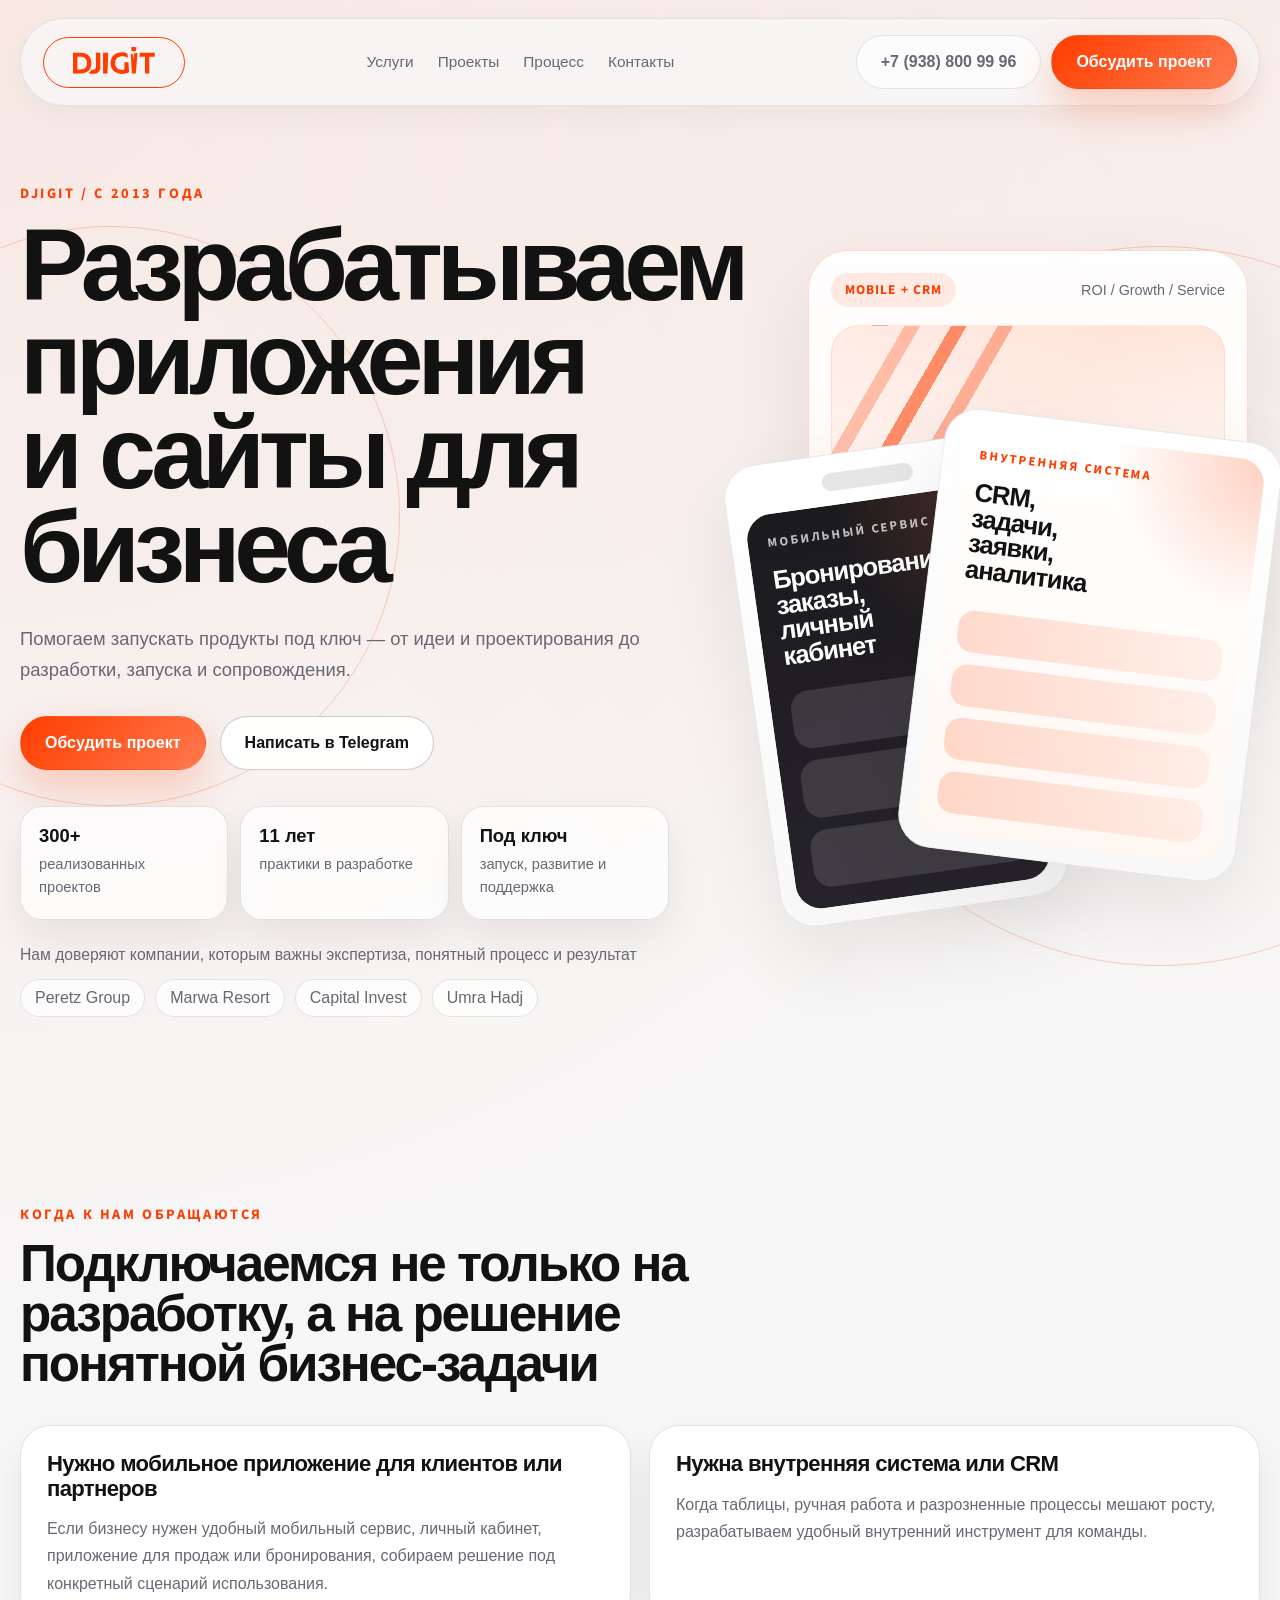
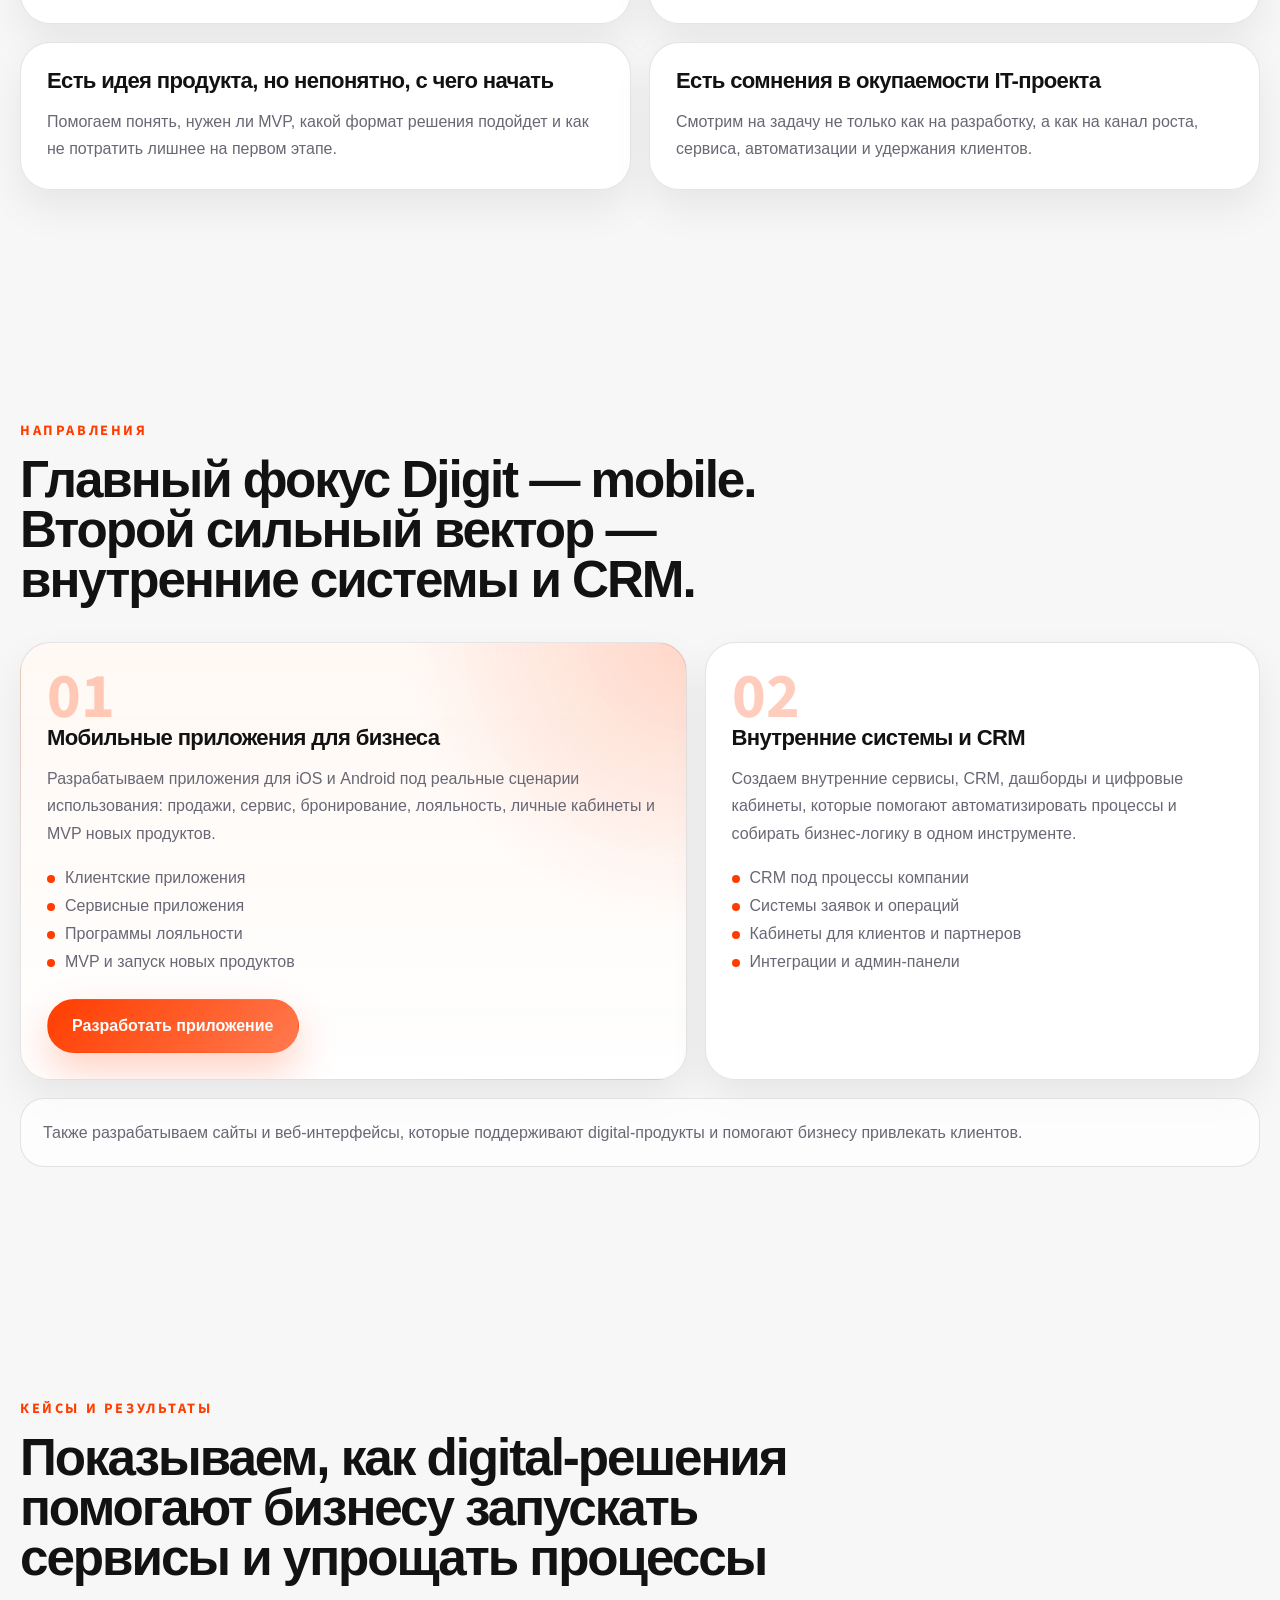
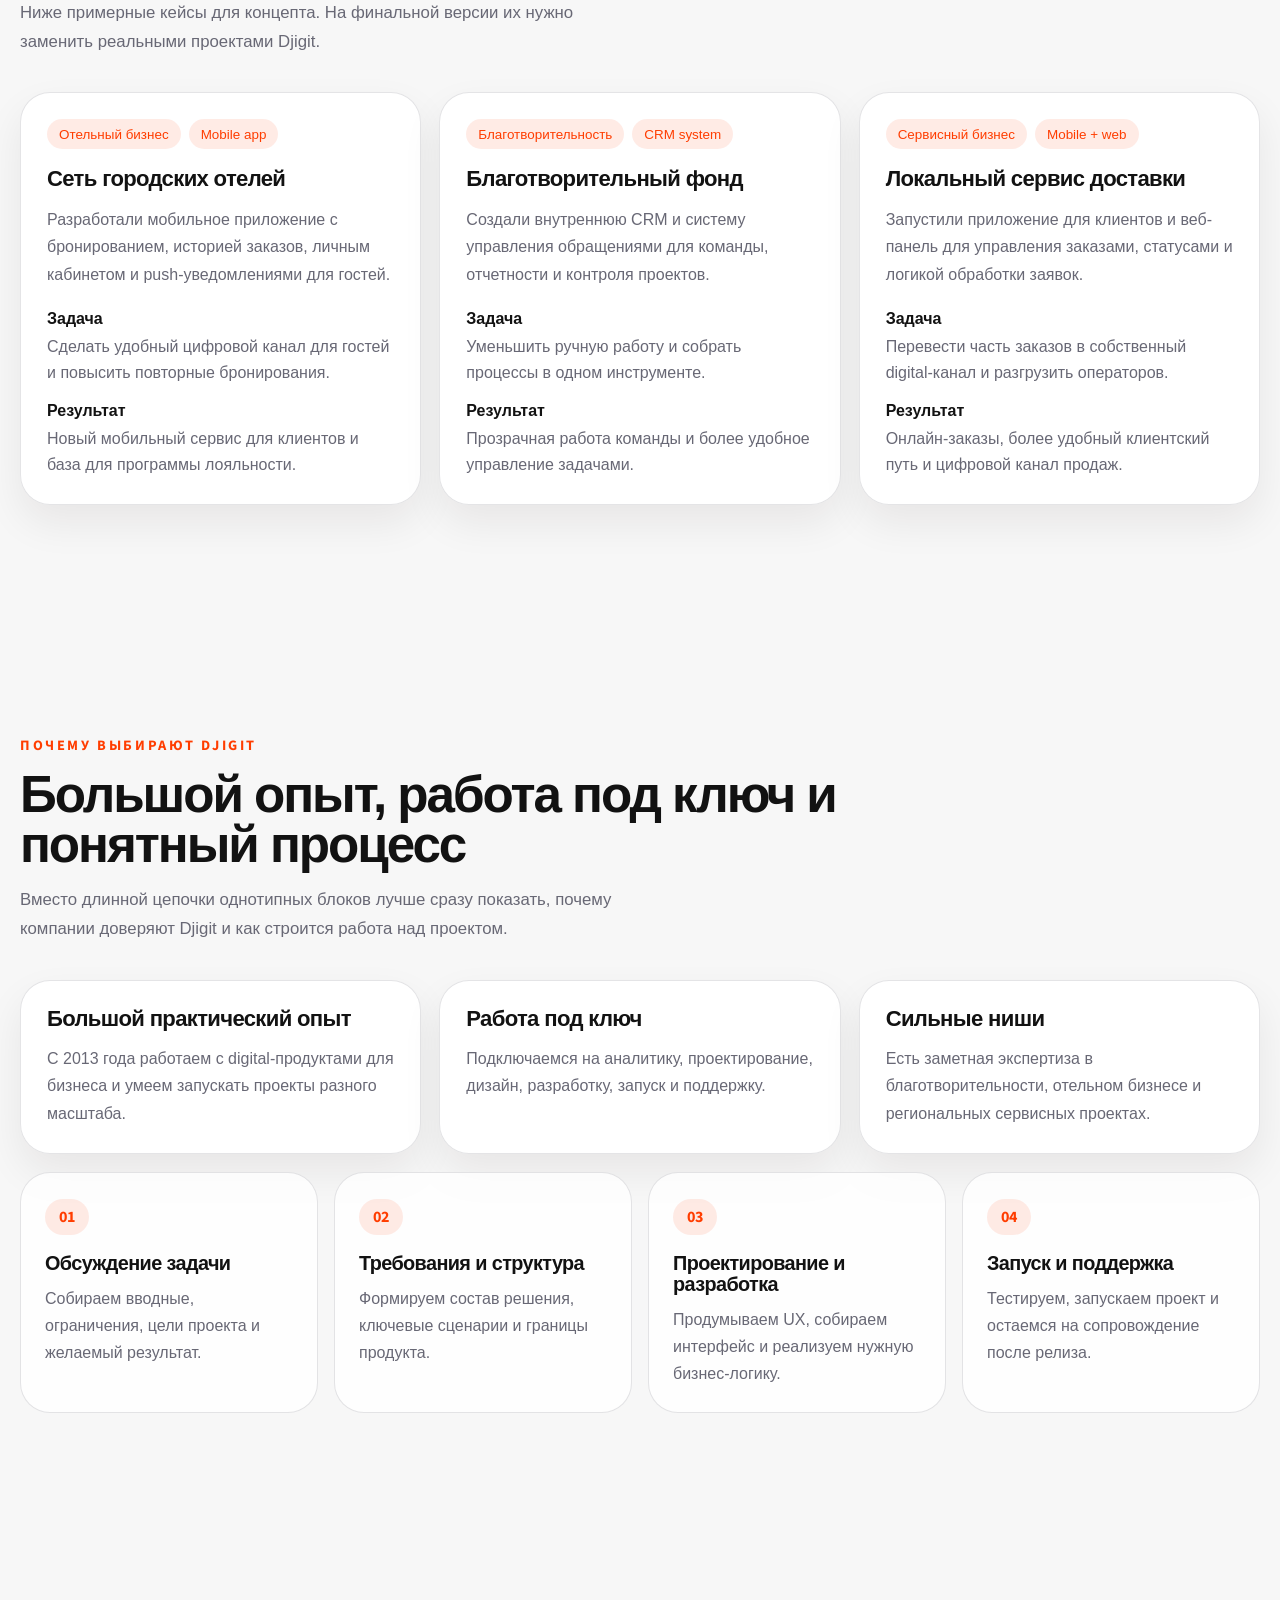
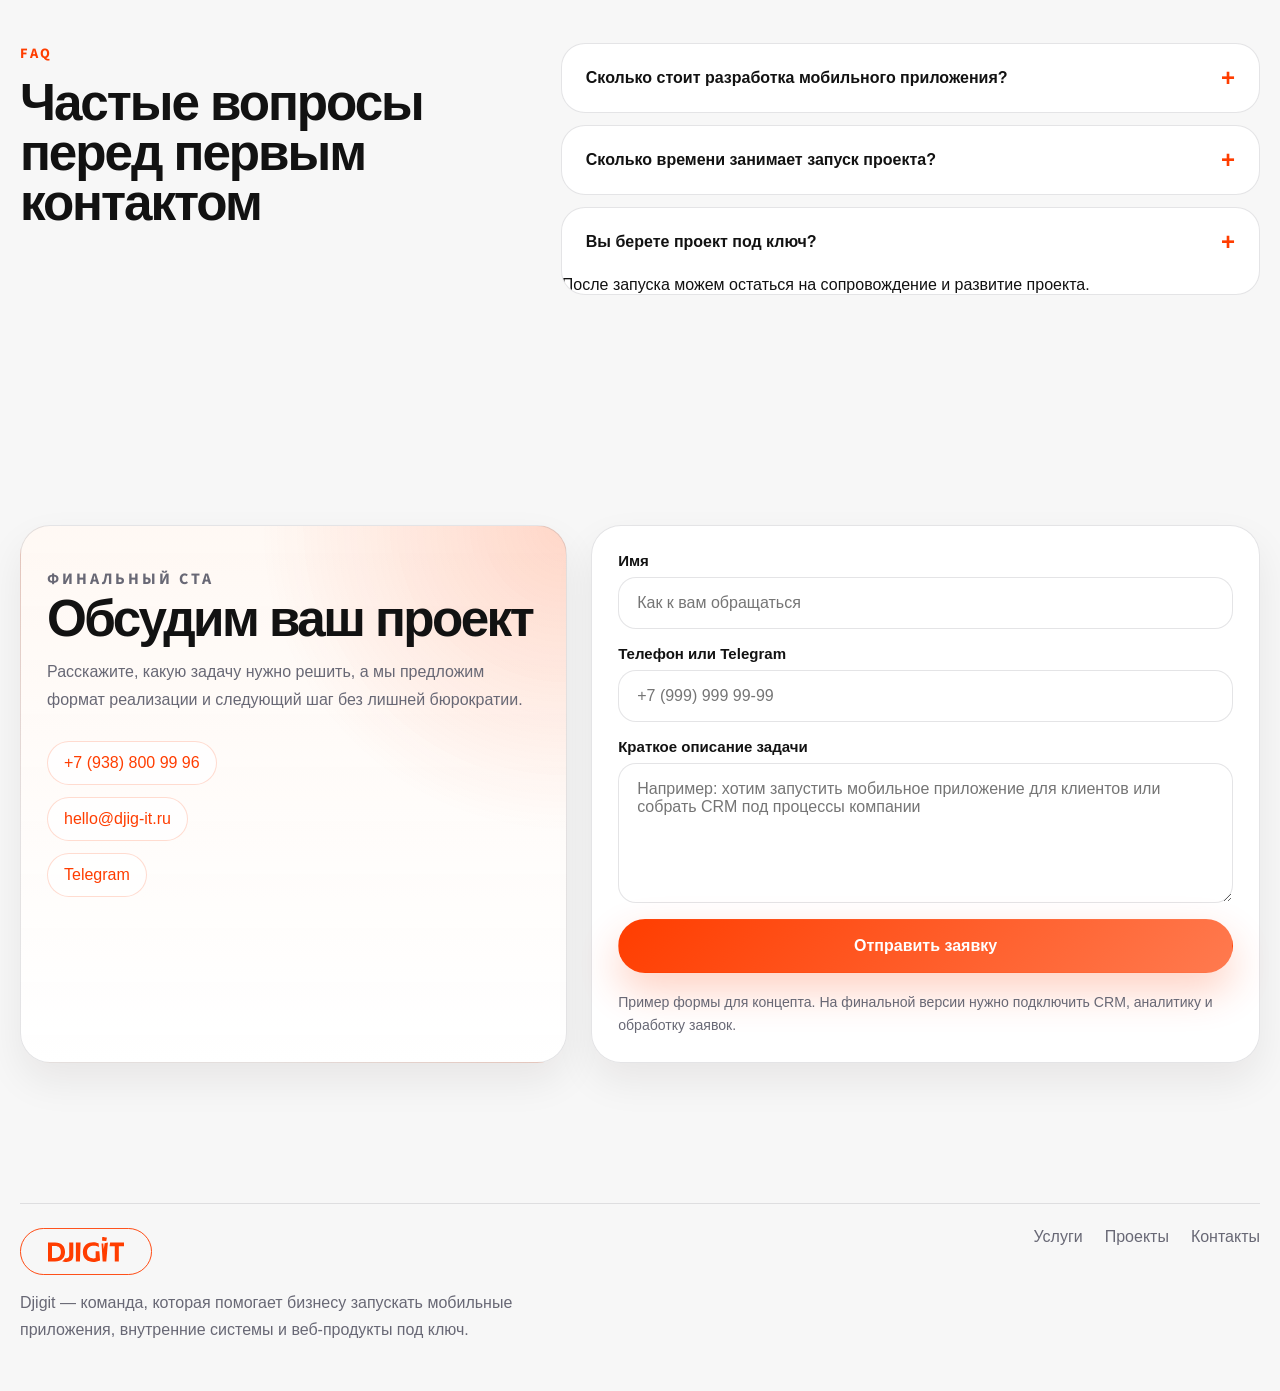
==== index.html @ 056743dd "Shorten landing structure" ====
<!doctype html>
<html lang="ru">
  <head>
    <meta charset="utf-8" />
    <meta name="viewport" content="width=device-width, initial-scale=1" />
    <title>Djigit | Разрабатываем приложения и сайты для бизнеса</title>
    <meta
      name="description"
      content="Djigit помогает бизнесу запускать приложения, внутренние системы и сайты под ключ — от идеи и проектирования до разработки, запуска и сопровождения."
    />
    <link rel="icon" type="image/svg+xml" href="./assets/djigit-logo.svg" />
    <link rel="preconnect" href="https://fonts.googleapis.com" />
    <link rel="preconnect" href="https://fonts.gstatic.com" crossorigin />
    <link
      href="https://fonts.googleapis.com/css2?family=Source+Sans+Pro:wght@600;700&display=swap"
      rel="stylesheet"
    />
    <link rel="stylesheet" href="./styles.css" />
  </head>
  <body>
    <div class="page-shell">
      <header class="site-header">
        <div class="container site-header__inner">
          <a class="site-logo" href="#hero" aria-label="Djigit">
            <img src="./assets/djigit-logo.svg" alt="Djigit" />
          </a>

          <button
            class="menu-toggle"
            type="button"
            aria-expanded="false"
            aria-controls="site-nav"
            aria-label="Открыть меню"
          >
            <span></span>
            <span></span>
            <span></span>
          </button>

          <nav class="site-nav" id="site-nav">
            <a href="#services">Услуги</a>
            <a href="#cases">Проекты</a>
            <a href="#process">Процесс</a>
            <a href="#contacts">Контакты</a>
          </nav>

          <div class="site-header__actions">
            <a class="chip-link" href="tel:+79388009996">+7 (938) 800 99 96</a>
            <a class="button button--primary" href="#lead-form">Обсудить проект</a>
          </div>
        </div>
      </header>

      <main>
        <section class="hero" id="hero">
          <div class="hero__background hero__background--left"></div>
          <div class="hero__background hero__background--right"></div>

          <div class="container hero__grid">
            <div class="hero__copy">
              <p class="eyebrow reveal">DJIGIT / С 2013 ГОДА</p>
              <h1 class="hero__title reveal">Разрабатываем приложения и сайты для бизнеса</h1>
              <p class="hero__text reveal">
                Помогаем запускать продукты под ключ — от идеи и проектирования до
                разработки, запуска и сопровождения.
              </p>

              <div class="hero__actions reveal">
                <a class="button button--primary" href="#lead-form">Обсудить проект</a>
                <a
                  class="button button--secondary"
                  href="https://t.me/+79388009996"
                  target="_blank"
                  rel="noreferrer"
                >
                  Написать в Telegram
                </a>
              </div>

              <div class="hero__highlights reveal">
                <div class="hero-stat">
                  <strong>300+</strong>
                  <span>реализованных проектов</span>
                </div>
                <div class="hero-stat">
                  <strong>11 лет</strong>
                  <span>практики в разработке</span>
                </div>
                <div class="hero-stat">
                  <strong>Под ключ</strong>
                  <span>запуск, развитие и поддержка</span>
                </div>
              </div>

              <div class="hero__trust reveal">
                <p class="hero__trust-text">
                  Нам доверяют компании, которым важны экспертиза, понятный процесс и результат
                </p>
                <div class="hero__trust-brands" aria-label="Примеры брендов">
                  <span>Peretz Group</span>
                  <span>Marwa Resort</span>
                  <span>Capital Invest</span>
                  <span>Umra Hadj</span>
                </div>
              </div>
            </div>

            <div class="hero__visual reveal">
              <div class="hero-card hero-card--dashboard">
                <div class="hero-card__topline">
                  <span class="badge">Mobile + CRM</span>
                  <span class="hero-card__meta">ROI / Growth / Service</span>
                </div>
                <div class="dashboard-panel">
                  <div class="dashboard-panel__chart"></div>
                  <div class="dashboard-panel__stats">
                    <div>
                      <strong>+42%</strong>
                      <span>повторных действий</span>
                    </div>
                    <div>
                      <strong>24/7</strong>
                      <span>цифровой доступ</span>
                    </div>
                  </div>
                </div>
              </div>

              <div class="device-stack">
                <article class="device-card device-card--primary">
                  <div class="device-card__notch"></div>
                  <div class="device-card__screen">
                    <p class="device-card__label">Мобильный сервис</p>
                    <h2>Бронирование, заказы, личный кабинет</h2>
                    <div class="device-card__feed">
                      <div></div>
                      <div></div>
                      <div></div>
                    </div>
                  </div>
                </article>

                <article class="device-card device-card--secondary">
                  <div class="device-card__screen">
                    <p class="device-card__label">Внутренняя система</p>
                    <h2>CRM, задачи, заявки, аналитика</h2>
                    <div class="device-card__table">
                      <span></span>
                      <span></span>
                      <span></span>
                      <span></span>
                    </div>
                  </div>
                </article>
              </div>
            </div>
          </div>
        </section>

        <section class="situations section" id="situations">
          <div class="container">
            <div class="section-heading reveal">
              <p class="eyebrow">КОГДА К НАМ ОБРАЩАЮТСЯ</p>
              <h2>Подключаемся не только на разработку, а на решение понятной бизнес-задачи</h2>
            </div>

            <div class="situation-grid">
              <article class="situation-card reveal">
                <h3>Нужно мобильное приложение для клиентов или партнеров</h3>
                <p>
                  Если бизнесу нужен удобный мобильный сервис, личный кабинет,
                  приложение для продаж или бронирования, собираем решение под
                  конкретный сценарий использования.
                </p>
              </article>
              <article class="situation-card reveal">
                <h3>Нужна внутренняя система или CRM</h3>
                <p>
                  Когда таблицы, ручная работа и разрозненные процессы мешают
                  росту, разрабатываем удобный внутренний инструмент для команды.
                </p>
              </article>
              <article class="situation-card reveal">
                <h3>Есть идея продукта, но непонятно, с чего начать</h3>
                <p>
                  Помогаем понять, нужен ли MVP, какой формат решения подойдет и
                  как не потратить лишнее на первом этапе.
                </p>
              </article>
              <article class="situation-card reveal">
                <h3>Есть сомнения в окупаемости IT-проекта</h3>
                <p>
                  Смотрим на задачу не только как на разработку, а как на канал
                  роста, сервиса, автоматизации и удержания клиентов.
                </p>
              </article>
            </div>
          </div>
        </section>

        <section class="services section" id="services">
          <div class="container">
            <div class="section-heading reveal">
              <p class="eyebrow">НАПРАВЛЕНИЯ</p>
              <h2>Главный фокус Djigit — mobile. Второй сильный вектор — внутренние системы и CRM.</h2>
            </div>

            <div class="services-grid">
              <article class="service-card service-card--featured reveal">
                <div class="service-card__index">01</div>
                <h3>Мобильные приложения для бизнеса</h3>
                <p>
                  Разрабатываем приложения для iOS и Android под реальные
                  сценарии использования: продажи, сервис, бронирование, лояльность,
                  личные кабинеты и MVP новых продуктов.
                </p>
                <ul>
                  <li>Клиентские приложения</li>
                  <li>Сервисные приложения</li>
                  <li>Программы лояльности</li>
                  <li>MVP и запуск новых продуктов</li>
                </ul>
                <a class="button button--primary" href="#lead-form">Разработать приложение</a>
              </article>

              <article class="service-card reveal">
                <div class="service-card__index">02</div>
                <h3>Внутренние системы и CRM</h3>
                <p>
                  Создаем внутренние сервисы, CRM, дашборды и цифровые кабинеты,
                  которые помогают автоматизировать процессы и собирать бизнес-логику
                  в одном инструменте.
                </p>
                <ul>
                  <li>CRM под процессы компании</li>
                  <li>Системы заявок и операций</li>
                  <li>Кабинеты для клиентов и партнеров</li>
                  <li>Интеграции и админ-панели</li>
                </ul>
              </article>
            </div>

            <p class="services-note reveal">
              Также разрабатываем сайты и веб-интерфейсы, которые поддерживают
              digital-продукты и помогают бизнесу привлекать клиентов.
            </p>
          </div>
        </section>

        <section class="cases section" id="cases">
          <div class="container">
            <div class="section-heading reveal">
              <p class="eyebrow">КЕЙСЫ И РЕЗУЛЬТАТЫ</p>
              <h2>Показываем, как digital-решения помогают бизнесу запускать сервисы и упрощать процессы</h2>
              <p>
                Ниже примерные кейсы для концепта. На финальной версии их нужно
                заменить реальными проектами Djigit.
              </p>
            </div>

            <div class="case-list">
              <article class="case-card reveal">
                <div class="case-card__meta">
                  <span>Отельный бизнес</span>
                  <span>Mobile app</span>
                </div>
                <h3>Сеть городских отелей</h3>
                <p>
                  Разработали мобильное приложение с бронированием, историей заказов,
                  личным кабинетом и push-уведомлениями для гостей.
                </p>
                <dl>
                  <div>
                    <dt>Задача</dt>
                    <dd>Сделать удобный цифровой канал для гостей и повысить повторные бронирования.</dd>
                  </div>
                  <div>
                    <dt>Результат</dt>
                    <dd>Новый мобильный сервис для клиентов и база для программы лояльности.</dd>
                  </div>
                </dl>
              </article>

              <article class="case-card reveal">
                <div class="case-card__meta">
                  <span>Благотворительность</span>
                  <span>CRM system</span>
                </div>
                <h3>Благотворительный фонд</h3>
                <p>
                  Создали внутреннюю CRM и систему управления обращениями для команды,
                  отчетности и контроля проектов.
                </p>
                <dl>
                  <div>
                    <dt>Задача</dt>
                    <dd>Уменьшить ручную работу и собрать процессы в одном инструменте.</dd>
                  </div>
                  <div>
                    <dt>Результат</dt>
                    <dd>Прозрачная работа команды и более удобное управление задачами.</dd>
                  </div>
                </dl>
              </article>

              <article class="case-card reveal">
                <div class="case-card__meta">
                  <span>Сервисный бизнес</span>
                  <span>Mobile + web</span>
                </div>
                <h3>Локальный сервис доставки</h3>
                <p>
                  Запустили приложение для клиентов и веб-панель для управления
                  заказами, статусами и логикой обработки заявок.
                </p>
                <dl>
                  <div>
                    <dt>Задача</dt>
                    <dd>Перевести часть заказов в собственный digital-канал и разгрузить операторов.</dd>
                  </div>
                  <div>
                    <dt>Результат</dt>
                    <dd>Онлайн-заказы, более удобный клиентский путь и цифровой канал продаж.</dd>
                  </div>
                </dl>
              </article>
            </div>
          </div>
        </section>

        <section class="process section" id="process">
          <div class="container">
            <div class="section-heading reveal">
              <p class="eyebrow">ПОЧЕМУ ВЫБИРАЮТ DJIGIT</p>
              <h2>Большой опыт, работа под ключ и понятный процесс</h2>
              <p>
                Вместо длинной цепочки однотипных блоков лучше сразу показать, почему
                компании доверяют Djigit и как строится работа над проектом.
              </p>
            </div>

            <div class="process-summary">
              <article class="advantage-card reveal">
                <h3>Большой практический опыт</h3>
                <p>С 2013 года работаем с digital-продуктами для бизнеса и умеем запускать проекты разного масштаба.</p>
              </article>
              <article class="advantage-card reveal">
                <h3>Работа под ключ</h3>
                <p>Подключаемся на аналитику, проектирование, дизайн, разработку, запуск и поддержку.</p>
              </article>
              <article class="advantage-card reveal">
                <h3>Сильные ниши</h3>
                <p>Есть заметная экспертиза в благотворительности, отельном бизнесе и региональных сервисных проектах.</p>
              </article>
            </div>

            <ol class="timeline">
              <li class="timeline__item reveal">
                <span>01</span>
                <h3>Обсуждение задачи</h3>
                <p>Собираем вводные, ограничения, цели проекта и желаемый результат.</p>
              </li>
              <li class="timeline__item reveal">
                <span>02</span>
                <h3>Требования и структура</h3>
                <p>Формируем состав решения, ключевые сценарии и границы продукта.</p>
              </li>
              <li class="timeline__item reveal">
                <span>03</span>
                <h3>Проектирование и разработка</h3>
                <p>Продумываем UX, собираем интерфейс и реализуем нужную бизнес-логику.</p>
              </li>
              <li class="timeline__item reveal">
                <span>04</span>
                <h3>Запуск и поддержка</h3>
                <p>Тестируем, запускаем проект и остаемся на сопровождение после релиза.</p>
              </li>
            </ol>
          </div>
        </section>

        <section class="faq section">
          <div class="container faq__grid">
            <div class="section-heading reveal">
              <p class="eyebrow">FAQ</p>
              <h2>Частые вопросы перед первым контактом</h2>
            </div>

            <div class="faq-list">
              <article class="faq-item reveal">
                <button class="faq-item__trigger" type="button" aria-expanded="false">
                  <span>Сколько стоит разработка мобильного приложения?</span>
                  <span class="faq-item__icon">+</span>
                </button>
                <div class="faq-item__body">
                  <p>
                    Стоимость зависит от задач, состава функций и сложности продукта.
                    После обсуждения проекта мы сможем предложить ориентир по бюджету
                    и логичный формат реализации.
                  </p>
                </div>
              </article>

              <article class="faq-item reveal">
                <button class="faq-item__trigger" type="button" aria-expanded="false">
                  <span>Сколько времени занимает запуск проекта?</span>
                  <span class="faq-item__icon">+</span>
                </button>
                <div class="faq-item__body">
                  <p>
                    Сроки зависят от объема работ и состава функциональности. На старте
                    мы определяем этапы и собираем реалистичный план, чтобы проект был управляемым.
                  </p>
                </div>
              </article>

              <article class="faq-item reveal">
                <button class="faq-item__trigger" type="button" aria-expanded="false">
                  <span>Вы берете проект под ключ?</span>
                  <span class="faq-item__icon">+</span>
                </button>
                <div class="faq-item__body">
                  <p>
                    Да. Можем подключиться на полный цикл: аналитика, проектирование,
                    дизайн, разработка, тестирование, запуск и поддержка.
                  </p>
                    После запуска можем остаться на сопровождение и развитие проекта.
                  </p>
                </div>
              </article>
            </div>
          </div>
        </section>

        <section class="contact section" id="contacts">
          <div class="container contact__grid">
            <div class="contact__copy reveal">
              <p class="eyebrow">ФИНАЛЬНЫЙ CTA</p>
              <h2>Обсудим ваш проект</h2>
              <p>
                Расскажите, какую задачу нужно решить, а мы предложим формат
                реализации и следующий шаг без лишней бюрократии.
              </p>

              <div class="contact-points">
                <a href="tel:+79388009996">+7 (938) 800 99 96</a>
                <a href="mailto:hello@djig-it.ru">hello@djig-it.ru</a>
                <a href="https://t.me/+79388009996" target="_blank" rel="noreferrer">Telegram</a>
              </div>
            </div>

            <form class="contact-form reveal" id="lead-form">
              <label>
                <span>Имя</span>
                <input type="text" name="name" placeholder="Как к вам обращаться" />
              </label>
              <label>
                <span>Телефон или Telegram</span>
                <input type="text" name="contact" placeholder="+7 (999) 999 99-99" />
              </label>
              <label>
                <span>Краткое описание задачи</span>
                <textarea
                  name="brief"
                  rows="5"
                  placeholder="Например: хотим запустить мобильное приложение для клиентов или собрать CRM под процессы компании"
                ></textarea>
              </label>
              <button class="button button--primary button--full" type="submit">
                Отправить заявку
              </button>
              <p class="contact-form__note">
                Пример формы для концепта. На финальной версии нужно подключить CRM,
                аналитику и обработку заявок.
              </p>
            </form>
          </div>
        </section>
      </main>

      <footer class="site-footer">
        <div class="container site-footer__inner">
          <div>
            <img class="site-footer__logo" src="./assets/djigit-logo.svg" alt="Djigit" />
            <p>
              Djigit — команда, которая помогает бизнесу запускать мобильные
              приложения, внутренние системы и веб-продукты под ключ.
            </p>
          </div>
          <div class="site-footer__links">
            <a href="#services">Услуги</a>
            <a href="#cases">Проекты</a>
            <a href="#contacts">Контакты</a>
          </div>
        </div>
      </footer>
    </div>

    <script src="./script.js"></script>
  </body>
</html>
---- styles.css ----
@font-face {
  font-family: "Museo Sans Cyr";
  src: url("https://static.tildacdn.com/tild3432-3334-4438-b162-316462326632/MuseoSansCyrl100.woff")
    format("woff");
  font-style: normal;
  font-weight: 300;
}

@font-face {
  font-family: "Museo Sans Cyr";
  src: url("https://static.tildacdn.com/tild3161-3862-4232-a465-363266343931/MuseoSansCyrl300.woff")
    format("woff");
  font-style: normal;
  font-weight: 400;
}

@font-face {
  font-family: "Museo Sans Cyr";
  src: url("https://static.tildacdn.com/tild3066-6432-4738-b135-393164343839/MuseoSansCyrl700.woff")
    format("woff");
  font-style: normal;
  font-weight: 600;
}

:root {
  --bg: #f7f7f7;
  --bg-soft: #fff8f3;
  --surface: rgba(255, 255, 255, 0.94);
  --surface-strong: #ffffff;
  --line: rgba(104, 104, 117, 0.18);
  --line-strong: rgba(104, 104, 117, 0.34);
  --text: #121212;
  --muted: #686875;
  --accent: #ff3d00;
  --accent-2: #ff7a4f;
  --accent-soft: rgba(255, 61, 0, 0.1);
  --shadow: 0 30px 80px rgba(26, 18, 12, 0.08);
  --shadow-soft: 0 18px 40px rgba(26, 18, 12, 0.07);
  --radius-xl: 40px;
  --radius-lg: 30px;
  --radius-md: 22px;
  --radius-sm: 18px;
  --container: 1240px;
  --space: clamp(20px, 2vw, 32px);
}

*,
*::before,
*::after {
  box-sizing: border-box;
}

html {
  scroll-behavior: smooth;
}

body {
  margin: 0;
  min-width: 320px;
  background:
    radial-gradient(circle at top left, rgba(255, 61, 0, 0.08), transparent 22%),
    radial-gradient(circle at top right, rgba(255, 122, 79, 0.08), transparent 18%),
    var(--bg);
  color: var(--text);
  font-family: "Museo Sans Cyr", Arial, sans-serif;
  text-rendering: optimizeLegibility;
}

img {
  display: block;
  max-width: 100%;
}

a {
  color: inherit;
  text-decoration: none;
}

button,
input,
textarea {
  font: inherit;
}

button {
  cursor: pointer;
}

.page-shell {
  overflow-x: clip;
}

.container {
  width: min(calc(100% - 32px), var(--container));
  margin: 0 auto;
}

.section {
  padding: clamp(76px, 9vw, 124px) 0;
}

.eyebrow {
  margin: 0 0 14px;
  color: var(--accent);
  font-family: "Source Sans Pro", "Museo Sans Cyr", sans-serif;
  font-size: 0.9rem;
  font-weight: 700;
  letter-spacing: 0.18em;
  text-transform: uppercase;
}

.section-heading {
  max-width: 820px;
  margin-bottom: 36px;
}

.section-heading h2 {
  margin: 0;
  font-size: clamp(2rem, 4vw, 3.8rem);
  line-height: 0.98;
  letter-spacing: -0.04em;
}

.section-heading p:last-child {
  margin: 16px 0 0;
  max-width: 620px;
  color: var(--muted);
  font-size: 1.05rem;
  line-height: 1.7;
}

.button,
.chip-link {
  display: inline-flex;
  align-items: center;
  justify-content: center;
  min-height: 54px;
  padding: 0 24px;
  border-radius: 999px;
  border: 1px solid transparent;
  font-weight: 600;
  transition:
    transform 180ms ease,
    border-color 180ms ease,
    background-color 180ms ease,
    color 180ms ease,
    box-shadow 180ms ease;
}

.button:hover,
.chip-link:hover {
  transform: translateY(-2px);
}

.button:focus-visible,
.chip-link:focus-visible,
.menu-toggle:focus-visible,
.faq-item__trigger:focus-visible,
input:focus-visible,
textarea:focus-visible {
  outline: 3px solid rgba(255, 61, 0, 0.2);
  outline-offset: 2px;
}

.button--primary {
  color: #fff;
  background: linear-gradient(135deg, var(--accent), var(--accent-2));
  box-shadow: 0 18px 40px rgba(255, 61, 0, 0.24);
}

.button--secondary {
  color: var(--text);
  background: var(--surface);
  border-color: var(--line-strong);
}

.button--full {
  width: 100%;
}

.chip-link {
  color: var(--muted);
  background: rgba(255, 255, 255, 0.74);
  border-color: var(--line);
}

.site-header {
  position: sticky;
  top: 0;
  z-index: 20;
  padding: 18px 0 0;
}

.site-header__inner {
  display: grid;
  grid-template-columns: auto 1fr auto;
  align-items: center;
  gap: 24px;
  padding: 16px 22px;
  border: 1px solid rgba(104, 104, 117, 0.14);
  border-radius: 999px;
  background: rgba(247, 247, 247, 0.8);
  backdrop-filter: blur(18px);
  box-shadow: 0 10px 28px rgba(26, 18, 12, 0.04);
}

.site-logo {
  width: 142px;
}

.site-nav {
  display: flex;
  justify-content: center;
  gap: 24px;
  font-size: 0.96rem;
  color: var(--muted);
}

.site-nav a {
  position: relative;
}

.site-nav a::after {
  content: "";
  position: absolute;
  right: 0;
  bottom: -6px;
  left: 0;
  height: 2px;
  transform: scaleX(0);
  transform-origin: left;
  background: var(--accent);
  transition: transform 180ms ease;
}

.site-nav a:hover::after,
.site-nav a:focus-visible::after {
  transform: scaleX(1);
}

.site-header__actions {
  display: flex;
  align-items: center;
  gap: 10px;
}

.menu-toggle {
  display: none;
  align-items: center;
  justify-content: center;
  flex-direction: column;
  gap: 4px;
  width: 44px;
  height: 44px;
  border: 1px solid var(--line);
  border-radius: 14px;
  background: var(--surface);
}

.menu-toggle span {
  width: 18px;
  height: 2px;
  border-radius: 999px;
  background: var(--accent);
}

.hero {
  position: relative;
  padding: clamp(58px, 6vw, 94px) 0 clamp(48px, 6vw, 72px);
}

.hero__background {
  position: absolute;
  border: 1.5px solid rgba(255, 61, 0, 0.24);
  border-radius: 999px;
  pointer-events: none;
}

.hero__background--left {
  top: 120px;
  left: -180px;
  width: 580px;
  height: 580px;
}

.hero__background--right {
  top: 140px;
  right: -240px;
  width: 720px;
  height: 720px;
}

.hero__grid {
  display: grid;
  grid-template-columns: minmax(0, 1.1fr) minmax(420px, 0.9fr);
  align-items: center;
  gap: clamp(24px, 5vw, 60px);
}

.hero__title {
  margin: 0;
  max-width: 11ch;
  font-size: clamp(3rem, 8vw, 6.6rem);
  line-height: 0.92;
  letter-spacing: -0.06em;
}

.hero__text {
  max-width: 62ch;
  margin: 28px 0 0;
  color: var(--muted);
  font-size: 1.15rem;
  line-height: 1.72;
}

.hero__actions {
  display: flex;
  flex-wrap: wrap;
  gap: 14px;
  margin-top: 30px;
}

.hero__highlights {
  display: grid;
  grid-template-columns: repeat(3, minmax(0, 1fr));
  gap: 12px;
  margin-top: 36px;
}

.hero__trust {
  margin-top: 22px;
}

.hero__trust-text {
  margin: 0 0 12px;
  color: var(--muted);
  font-size: 0.98rem;
  line-height: 1.6;
}

.hero__trust-brands {
  display: flex;
  flex-wrap: wrap;
  gap: 10px;
}

.hero__trust-brands span {
  display: inline-flex;
  align-items: center;
  min-height: 38px;
  padding: 0 14px;
  border-radius: 999px;
  border: 1px solid var(--line);
  color: var(--muted);
  background: rgba(255, 255, 255, 0.76);
}

.hero-stat {
  padding: 18px 18px 20px;
  border: 1px solid var(--line);
  border-radius: var(--radius-md);
  background: rgba(255, 255, 255, 0.72);
  box-shadow: var(--shadow-soft);
}

.hero-stat strong {
  display: block;
  margin-bottom: 6px;
  font-size: 1.15rem;
}

.hero-stat span {
  color: var(--muted);
  font-size: 0.92rem;
  line-height: 1.55;
}

.hero__visual {
  position: relative;
  min-height: 700px;
}

.hero-card {
  position: absolute;
  right: 12px;
  top: 0;
  width: min(100%, 440px);
  padding: 22px;
  border: 1px solid rgba(255, 61, 0, 0.18);
  border-radius: var(--radius-xl);
  background: linear-gradient(180deg, rgba(255, 255, 255, 0.92), rgba(255, 248, 243, 0.96));
  box-shadow: var(--shadow);
}

.hero-card__topline {
  display: flex;
  align-items: center;
  justify-content: space-between;
  gap: 16px;
}

.badge {
  display: inline-flex;
  align-items: center;
  min-height: 34px;
  padding: 0 14px;
  border-radius: 999px;
  color: var(--accent);
  background: var(--accent-soft);
  font-family: "Source Sans Pro", sans-serif;
  font-size: 0.84rem;
  font-weight: 700;
  letter-spacing: 0.08em;
  text-transform: uppercase;
}

.hero-card__meta {
  color: var(--muted);
  font-size: 0.9rem;
}

.dashboard-panel {
  margin-top: 18px;
}

.dashboard-panel__chart {
  height: 220px;
  border-radius: 28px;
  background:
    linear-gradient(180deg, rgba(255, 61, 0, 0.14), transparent),
    linear-gradient(135deg, #fff 0%, #fff5f1 48%, #fff 100%);
  position: relative;
  overflow: hidden;
  border: 1px solid rgba(255, 61, 0, 0.1);
}

.dashboard-panel__chart::before,
.dashboard-panel__chart::after {
  content: "";
  position: absolute;
  inset: auto 18px 24px 18px;
  height: 2px;
  background: linear-gradient(90deg, transparent, rgba(104, 104, 117, 0.22), transparent);
}

.dashboard-panel__chart::after {
  inset: auto 18px 76px 18px;
}

.dashboard-panel__chart::before {
  box-shadow: 0 -52px 0 rgba(104, 104, 117, 0.12);
}

.dashboard-panel__chart {
  background-image:
    linear-gradient(120deg, transparent 0 14%, rgba(255, 61, 0, 0.28) 14% 17%, transparent 17% 23%, rgba(255, 61, 0, 0.55) 23% 26%, transparent 26% 32%, rgba(255, 61, 0, 0.35) 32% 35%, transparent 35% 100%),
    linear-gradient(180deg, rgba(255, 61, 0, 0.1), transparent),
    linear-gradient(135deg, #fff 0%, #fff7f2 48%, #fff 100%);
}

.dashboard-panel__stats {
  display: grid;
  grid-template-columns: repeat(2, minmax(0, 1fr));
  gap: 12px;
  margin-top: 12px;
}

.dashboard-panel__stats div {
  padding: 16px 18px;
  border-radius: 22px;
  background: rgba(255, 255, 255, 0.82);
  border: 1px solid var(--line);
}

.dashboard-panel__stats strong {
  display: block;
  font-size: 1.2rem;
}

.dashboard-panel__stats span {
  display: block;
  margin-top: 6px;
  color: var(--muted);
  font-size: 0.9rem;
}

.device-stack {
  position: absolute;
  left: 0;
  top: 144px;
  width: min(100%, 560px);
  height: 520px;
}

.device-card {
  position: absolute;
  padding: 16px;
  border-radius: 34px;
  border: 1px solid rgba(18, 18, 18, 0.08);
  background:
    linear-gradient(180deg, rgba(255, 255, 255, 0.94), rgba(247, 247, 247, 0.9)),
    #fff;
  box-shadow: var(--shadow);
}

.device-card--primary {
  left: 22px;
  bottom: 0;
  width: 290px;
  transform: rotate(-8deg);
}

.device-card--secondary {
  right: 0;
  top: 30px;
  width: 340px;
  transform: rotate(7deg);
}

.device-card__notch {
  width: 92px;
  height: 18px;
  margin: 2px auto 14px;
  border-radius: 999px;
  background: rgba(18, 18, 18, 0.1);
}

.device-card__screen {
  min-height: 360px;
  padding: 20px;
  border-radius: 26px;
  background:
    radial-gradient(circle at top right, rgba(255, 122, 79, 0.24), transparent 35%),
    linear-gradient(180deg, #1b1a1d 0%, #26232b 100%);
  color: #fff;
}

.device-card--secondary .device-card__screen {
  min-height: 286px;
  background:
    radial-gradient(circle at top right, rgba(255, 61, 0, 0.24), transparent 30%),
    linear-gradient(180deg, #fff 0%, #fff7f2 100%);
  color: var(--text);
}

.device-card__label {
  margin: 0;
  color: rgba(255, 255, 255, 0.72);
  font-family: "Source Sans Pro", sans-serif;
  font-size: 0.8rem;
  font-weight: 700;
  letter-spacing: 0.16em;
  text-transform: uppercase;
}

.device-card--secondary .device-card__label {
  color: var(--accent);
}

.device-card h2 {
  margin: 16px 0 0;
  max-width: 10ch;
  font-size: clamp(1.55rem, 2vw, 2rem);
  line-height: 1;
  letter-spacing: -0.04em;
}

.device-card__feed {
  display: grid;
  gap: 12px;
  margin-top: 24px;
}

.device-card__feed div {
  height: 58px;
  border-radius: 18px;
  background: rgba(255, 255, 255, 0.12);
}

.device-card__table {
  display: grid;
  gap: 12px;
  margin-top: 28px;
}

.device-card__table span {
  height: 42px;
  border-radius: 16px;
  background:
    linear-gradient(90deg, rgba(255, 61, 0, 0.18), rgba(255, 61, 0, 0.06));
}

.situation-grid,
.services-grid,
.case-list,
.advantage-list,
.testimonial-grid {
  display: grid;
  gap: 18px;
}

.situation-grid {
  grid-template-columns: repeat(2, minmax(0, 1fr));
}

.situation-card,
.service-card,
.case-card,
.advantage-card,
.testimonial-card,
.lead-magnet__card,
.contact-form,
.contact__copy {
  border: 1px solid var(--line);
  border-radius: var(--radius-lg);
  background: var(--surface);
  box-shadow: var(--shadow-soft);
}

.situation-card,
.service-card,
.case-card,
.advantage-card,
.testimonial-card,
.contact__copy,
.contact-form {
  padding: 26px;
}

.situation-card h3,
.service-card h3,
.case-card h3,
.advantage-card h3,
.testimonial-card h3 {
  margin: 0;
  font-size: 1.38rem;
  line-height: 1.1;
  letter-spacing: -0.03em;
}

.situation-card p,
.service-card p,
.case-card p,
.advantage-card p,
.testimonial-card p,
.contact__copy p,
.lead-magnet__card p {
  margin: 14px 0 0;
  color: var(--muted);
  font-size: 1rem;
  line-height: 1.72;
}

.services-grid {
  grid-template-columns: 1.2fr 1fr;
  align-items: start;
}

.service-card {
  height: 100%;
}

.service-card--featured {
  position: relative;
  overflow: hidden;
  background:
    radial-gradient(circle at top right, rgba(255, 61, 0, 0.18), transparent 35%),
    linear-gradient(180deg, rgba(255, 248, 243, 0.95), rgba(255, 255, 255, 0.96));
}

.service-card__index {
  color: rgba(255, 61, 0, 0.26);
  font-family: "Source Sans Pro", sans-serif;
  font-size: clamp(2.8rem, 5vw, 4.4rem);
  font-weight: 700;
  line-height: 0.9;
}

.service-card ul {
  display: grid;
  gap: 10px;
  margin: 22px 0 28px;
  padding: 0;
  list-style: none;
  color: var(--muted);
}

.service-card li::before,
.lead-magnet__card li::before {
  content: "";
  display: inline-block;
  width: 8px;
  height: 8px;
  margin-right: 10px;
  border-radius: 999px;
  background: var(--accent);
}

.services-note {
  margin: 18px 0 0;
  padding: 20px 22px;
  border: 1px solid var(--line);
  border-radius: 24px;
  background: rgba(255, 255, 255, 0.72);
  color: var(--muted);
  line-height: 1.7;
}

.case-list {
  grid-template-columns: repeat(3, minmax(0, 1fr));
}

.case-card__meta {
  display: flex;
  flex-wrap: wrap;
  gap: 8px;
  margin-bottom: 18px;
}

.case-card__meta span {
  display: inline-flex;
  align-items: center;
  min-height: 30px;
  padding: 0 12px;
  border-radius: 999px;
  color: var(--accent);
  background: var(--accent-soft);
  font-size: 0.84rem;
}

.case-card dl {
  display: grid;
  gap: 16px;
  margin: 22px 0 0;
}

.case-card dt {
  margin-bottom: 6px;
  color: var(--text);
  font-weight: 600;
}

.case-card dd {
  margin: 0;
  color: var(--muted);
  line-height: 1.62;
}

.advantage-list {
  grid-template-columns: repeat(2, minmax(0, 1fr));
}

.process-summary {
  display: grid;
  grid-template-columns: repeat(3, minmax(0, 1fr));
  gap: 18px;
  margin-bottom: 18px;
}

.process .timeline {
  display: grid;
  grid-template-columns: repeat(4, minmax(0, 1fr));
  gap: 16px;
  margin: 0;
  padding: 0;
  list-style: none;
}

.timeline__item {
  position: relative;
  padding: 26px 24px 24px;
  border-radius: 30px;
  border: 1px solid var(--line);
  background: rgba(255, 255, 255, 0.8);
}

.timeline__item span {
  display: inline-flex;
  align-items: center;
  min-height: 36px;
  padding: 0 14px;
  border-radius: 999px;
  color: var(--accent);
  background: var(--accent-soft);
  font-family: "Source Sans Pro", sans-serif;
  font-weight: 700;
}

.timeline__item h3 {
  margin: 18px 0 0;
  font-size: 1.24rem;
  line-height: 1.05;
  letter-spacing: -0.03em;
}

.timeline__item p {
  margin: 12px 0 0;
  color: var(--muted);
  line-height: 1.68;
}

.lead-magnet__card {
  display: grid;
  grid-template-columns: 1.2fr 0.9fr auto;
  gap: 28px;
  align-items: center;
  padding: 34px;
  background:
    radial-gradient(circle at top right, rgba(255, 61, 0, 0.2), transparent 34%),
    linear-gradient(120deg, rgba(255, 248, 243, 0.96), rgba(255, 255, 255, 0.96));
}

.lead-magnet__card h2 {
  margin: 0;
  font-size: clamp(2rem, 4vw, 3.4rem);
  line-height: 0.98;
  letter-spacing: -0.05em;
}

.lead-magnet__card ul {
  margin: 0;
  padding: 0;
  list-style: none;
  color: var(--muted);
  line-height: 1.8;
}

.testimonial-grid {
  grid-template-columns: repeat(3, minmax(0, 1fr));
}

.testimonial-card {
  background:
    linear-gradient(180deg, rgba(255, 255, 255, 0.94), rgba(255, 248, 243, 0.9));
}

.testimonial-card span {
  display: inline-block;
  margin-top: 18px;
  color: var(--accent);
  font-size: 0.92rem;
}

.faq__grid {
  display: grid;
  grid-template-columns: 0.85fr 1.15fr;
  gap: 24px;
  align-items: start;
}

.faq-list {
  display: grid;
  gap: 12px;
}

.faq-item {
  border: 1px solid var(--line);
  border-radius: 24px;
  background: var(--surface);
  overflow: hidden;
}

.faq-item__trigger {
  display: flex;
  align-items: center;
  justify-content: space-between;
  gap: 16px;
  width: 100%;
  padding: 22px 24px;
  border: 0;
  color: var(--text);
  background: transparent;
  font-size: 1rem;
  font-weight: 600;
  text-align: left;
}

.faq-item__icon {
  color: var(--accent);
  font-size: 1.5rem;
  line-height: 1;
  transition: transform 180ms ease;
}

.faq-item__body {
  display: grid;
  grid-template-rows: 0fr;
  transition: grid-template-rows 220ms ease;
}

.faq-item__body p {
  overflow: hidden;
  margin: 0;
  padding: 0 24px 0;
  color: var(--muted);
  line-height: 1.75;
}

.faq-item.is-open .faq-item__body {
  grid-template-rows: 1fr;
}

.faq-item.is-open .faq-item__body p {
  padding-bottom: 22px;
}

.faq-item.is-open .faq-item__icon {
  transform: rotate(45deg);
}

.contact__grid {
  display: grid;
  grid-template-columns: 0.9fr 1.1fr;
  gap: 24px;
}

.contact__copy {
  background:
    radial-gradient(circle at top right, rgba(255, 61, 0, 0.18), transparent 40%),
    linear-gradient(180deg, rgba(255, 248, 243, 0.92), rgba(255, 255, 255, 0.96));
}

.contact__copy h2 {
  margin: 0;
  font-size: clamp(2.1rem, 4vw, 3.8rem);
  line-height: 0.98;
  letter-spacing: -0.05em;
}

.contact-points {
  display: grid;
  gap: 12px;
  margin-top: 28px;
}

.contact-points a {
  display: inline-flex;
  align-items: center;
  width: fit-content;
  min-height: 44px;
  padding: 0 16px;
  border-radius: 999px;
  border: 1px solid rgba(255, 61, 0, 0.18);
  color: var(--accent);
  background: rgba(255, 255, 255, 0.72);
}

.contact-form {
  display: grid;
  gap: 16px;
}

.contact-form label {
  display: grid;
  gap: 8px;
}

.contact-form span {
  font-size: 0.94rem;
  font-weight: 600;
}

.contact-form input,
.contact-form textarea {
  width: 100%;
  padding: 16px 18px;
  border: 1px solid var(--line);
  border-radius: 18px;
  background: rgba(255, 255, 255, 0.74);
}

.contact-form textarea {
  resize: vertical;
  min-height: 140px;
}

.contact-form__note {
  margin: 2px 0 0;
  color: var(--muted);
  font-size: 0.88rem;
  line-height: 1.6;
}

.site-footer {
  padding: 24px 0 48px;
}

.site-footer__inner {
  display: grid;
  grid-template-columns: 1fr auto;
  gap: 24px;
  padding-top: 24px;
  border-top: 1px solid rgba(104, 104, 117, 0.18);
}

.site-footer__logo {
  width: 132px;
}

.site-footer__inner p {
  max-width: 540px;
  margin: 14px 0 0;
  color: var(--muted);
  line-height: 1.7;
}

.site-footer__links {
  display: flex;
  align-items: flex-start;
  gap: 22px;
  color: var(--muted);
}

.reveal {
  opacity: 0;
  transform: translateY(18px);
  transition:
    opacity 500ms ease,
    transform 500ms ease;
}

.reveal.is-visible {
  opacity: 1;
  transform: translateY(0);
}

@media (prefers-reduced-motion: reduce) {
  .reveal,
  .button,
  .chip-link,
  .faq-item__body,
  .faq-item__icon,
  .site-nav a::after {
    transition: none;
  }

  html {
    scroll-behavior: auto;
  }
}

@media (max-width: 1180px) {
  .site-header__inner {
    grid-template-columns: auto auto;
    justify-content: space-between;
  }

  .menu-toggle {
    display: inline-flex;
  }

  .site-nav,
  .site-header__actions {
    display: none;
  }

  .site-header__inner.is-open {
    grid-template-columns: auto;
    justify-content: stretch;
    border-radius: 28px;
  }

  .site-header__inner.is-open .site-nav,
  .site-header__inner.is-open .site-header__actions {
    display: flex;
  }

  .site-header__inner.is-open .site-nav {
    flex-direction: column;
    align-items: flex-start;
    padding-top: 6px;
  }

  .site-header__inner.is-open .site-header__actions {
    flex-direction: column;
    align-items: stretch;
  }

  .hero__grid,
  .faq__grid,
  .contact__grid {
    grid-template-columns: 1fr;
  }

  .hero__visual {
    min-height: 620px;
  }

  .services-grid,
  .case-list,
  .testimonial-grid {
    grid-template-columns: 1fr;
  }

  .lead-magnet__card {
    grid-template-columns: 1fr;
  }

  .process .timeline {
    grid-template-columns: repeat(2, minmax(0, 1fr));
  }

  .process-summary {
    grid-template-columns: 1fr;
  }
}

@media (max-width: 860px) {
  .hero__highlights,
  .situation-grid,
  .advantage-list {
    grid-template-columns: 1fr;
  }

  .hero__title {
    max-width: none;
  }

  .hero__visual {
    min-height: 540px;
  }

  .hero-card {
    right: 0;
    width: min(100%, 380px);
  }

  .device-stack {
    top: 170px;
    width: 100%;
    height: 420px;
  }

  .device-card--primary {
    left: 0;
    width: 240px;
  }

  .device-card--secondary {
    width: 280px;
  }

  .device-card__screen {
    min-height: 310px;
  }

  .device-card--secondary .device-card__screen {
    min-height: 220px;
  }
}

@media (max-width: 640px) {
  .site-header {
    padding-top: 12px;
  }

  .site-header__inner {
    padding: 12px 14px;
  }

  .site-logo {
    width: 118px;
  }

  .hero {
    padding-top: 36px;
  }

  .hero__text {
    font-size: 1rem;
  }

  .hero__actions {
    flex-direction: column;
    align-items: stretch;
  }

  .hero__visual {
    min-height: 500px;
  }

  .hero-card {
    position: relative;
    width: 100%;
  }

  .device-stack {
    position: relative;
    top: 0;
    left: 0;
    height: 380px;
    margin-top: 20px;
  }

  .device-card--primary {
    width: 210px;
  }

  .device-card--secondary {
    width: 240px;
  }

  .section-heading h2,
  .lead-magnet__card h2,
  .contact__copy h2 {
    max-width: 12ch;
  }

  .process .timeline {
    grid-template-columns: 1fr;
  }

  .site-footer__inner {
    grid-template-columns: 1fr;
  }

  .site-footer__links {
    flex-wrap: wrap;
  }
}
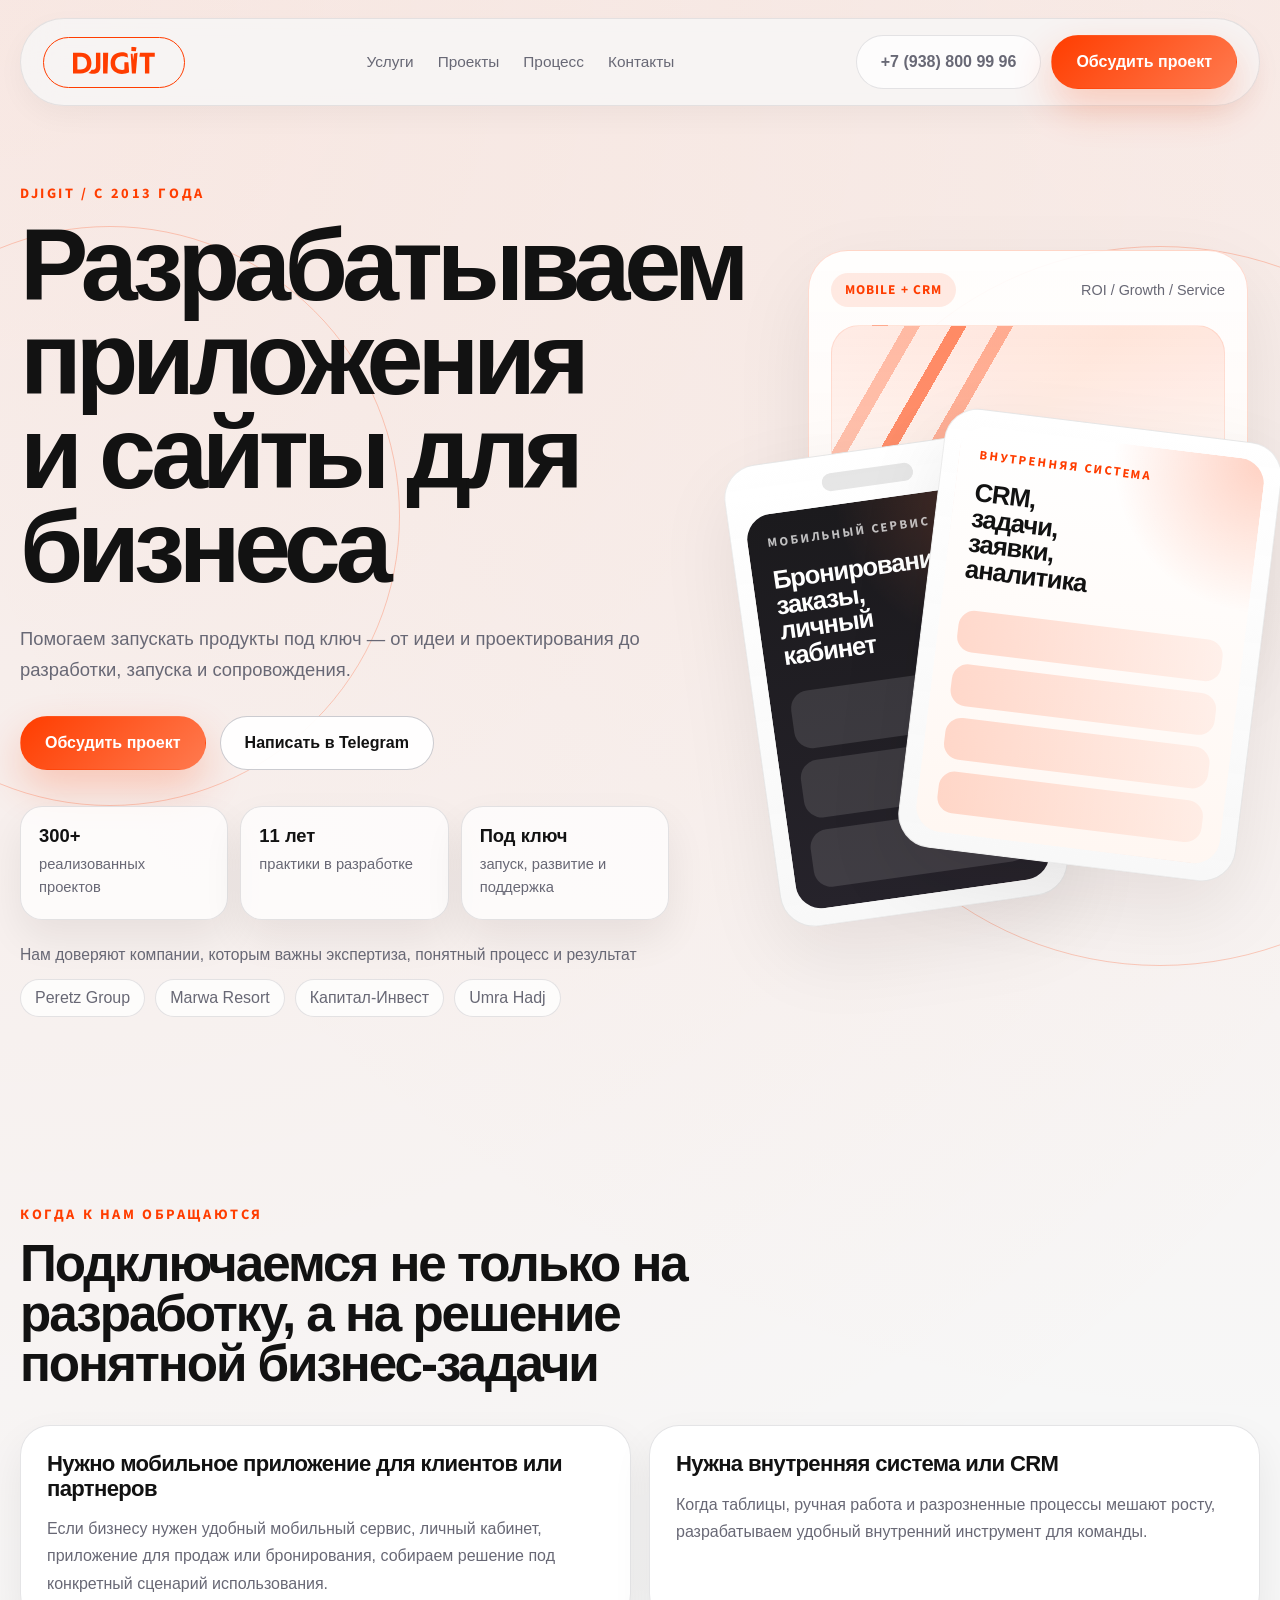
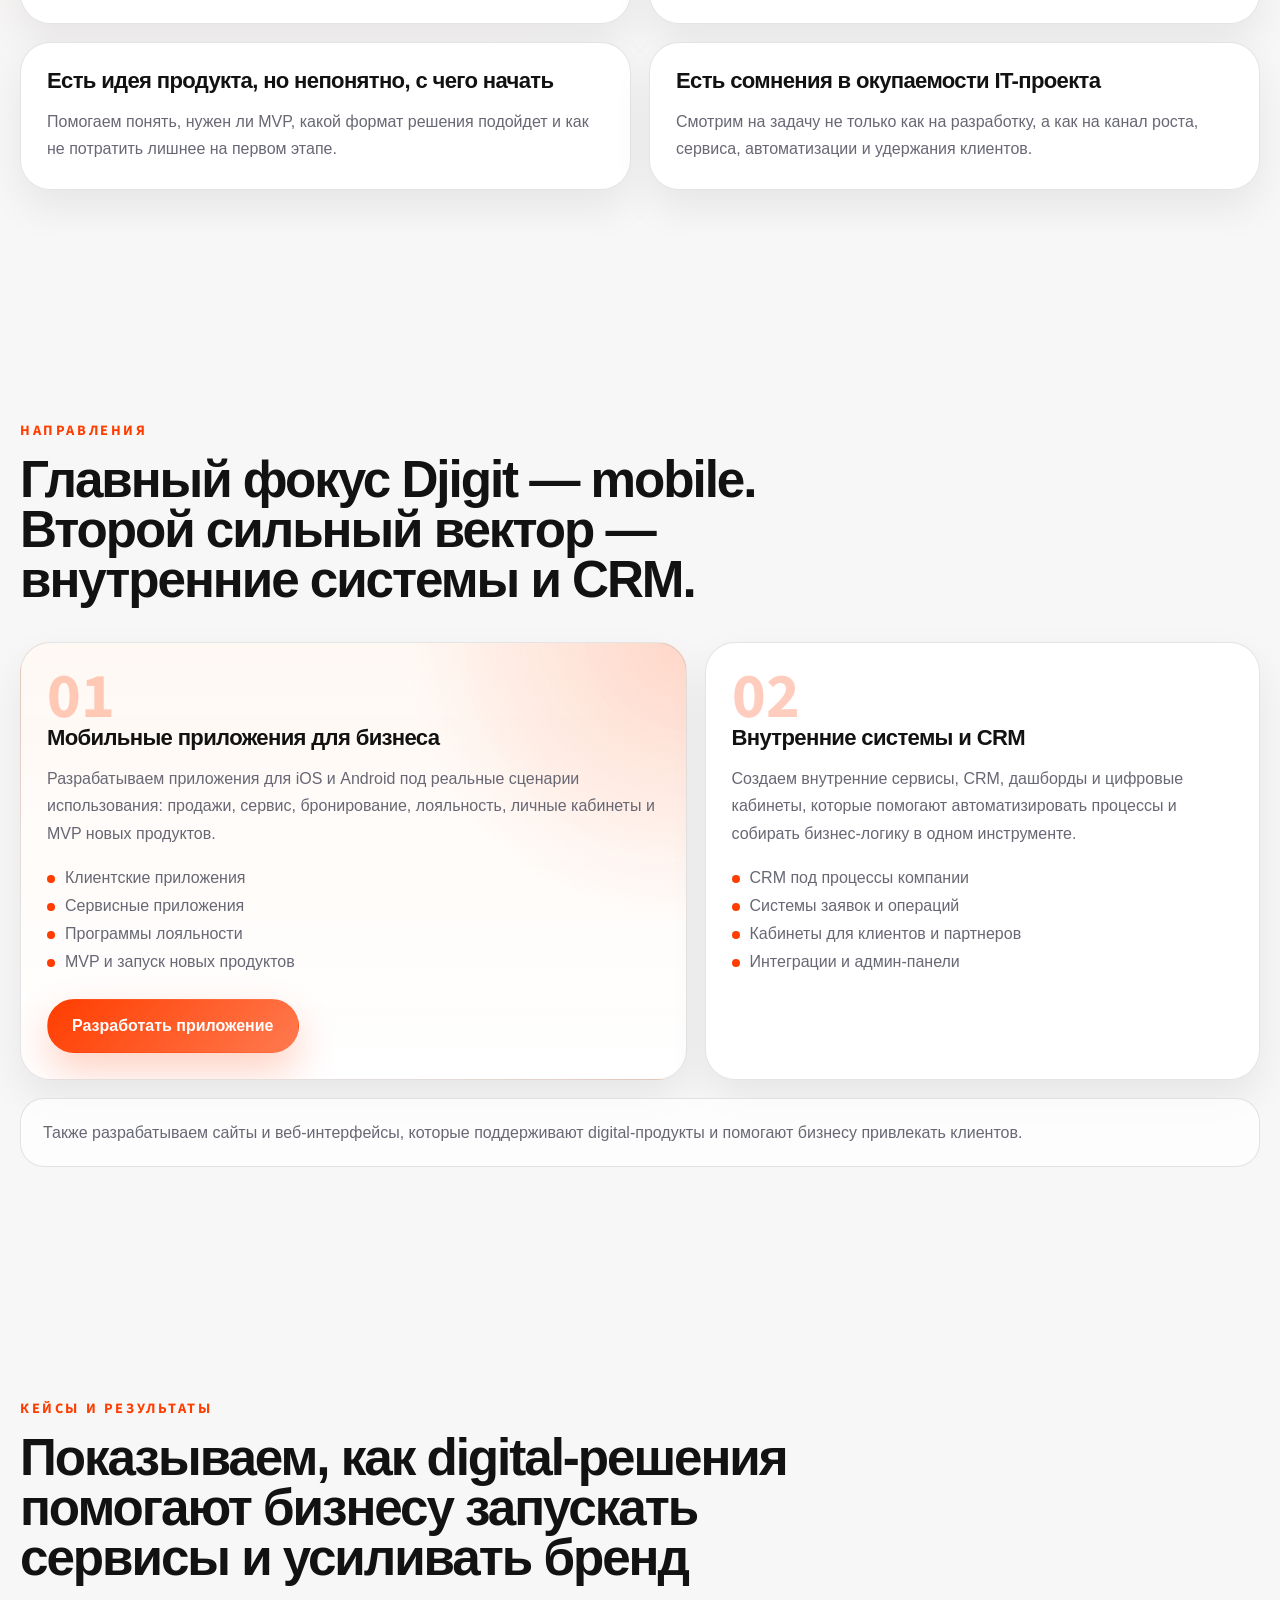
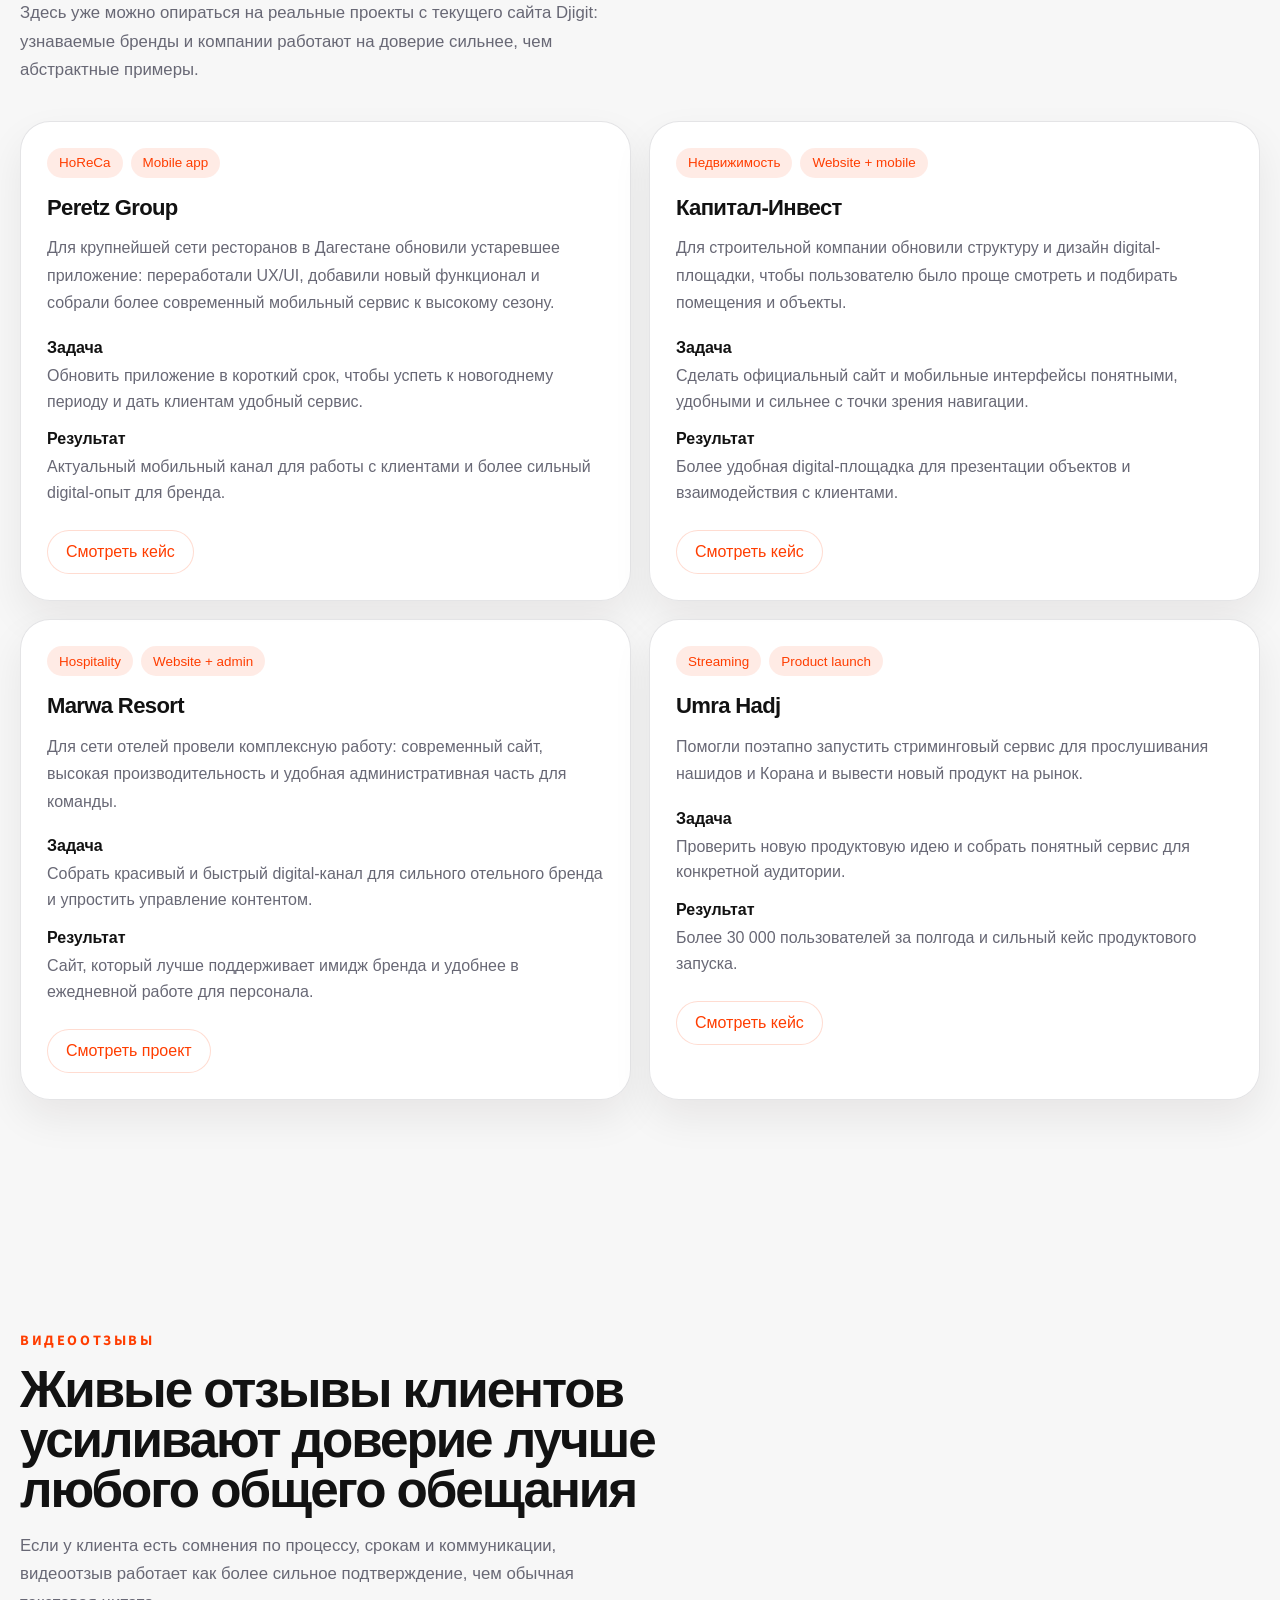
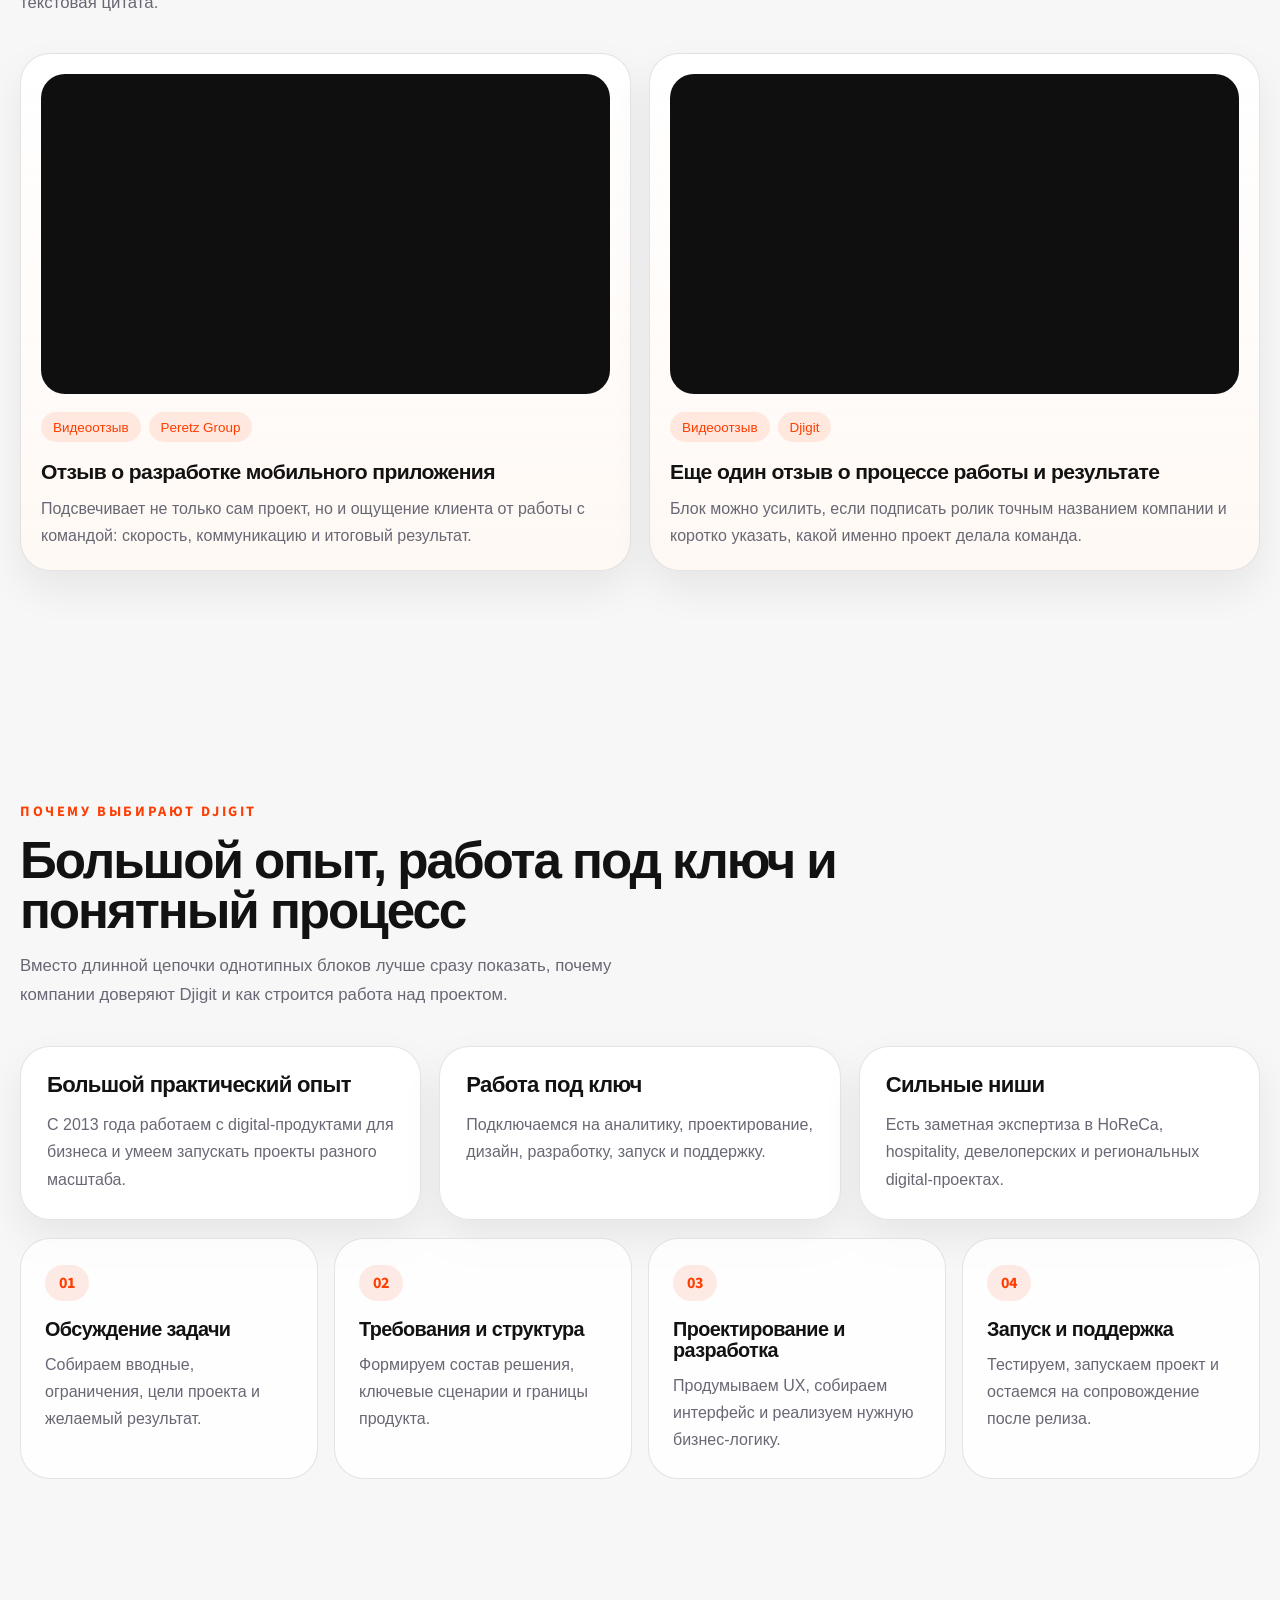
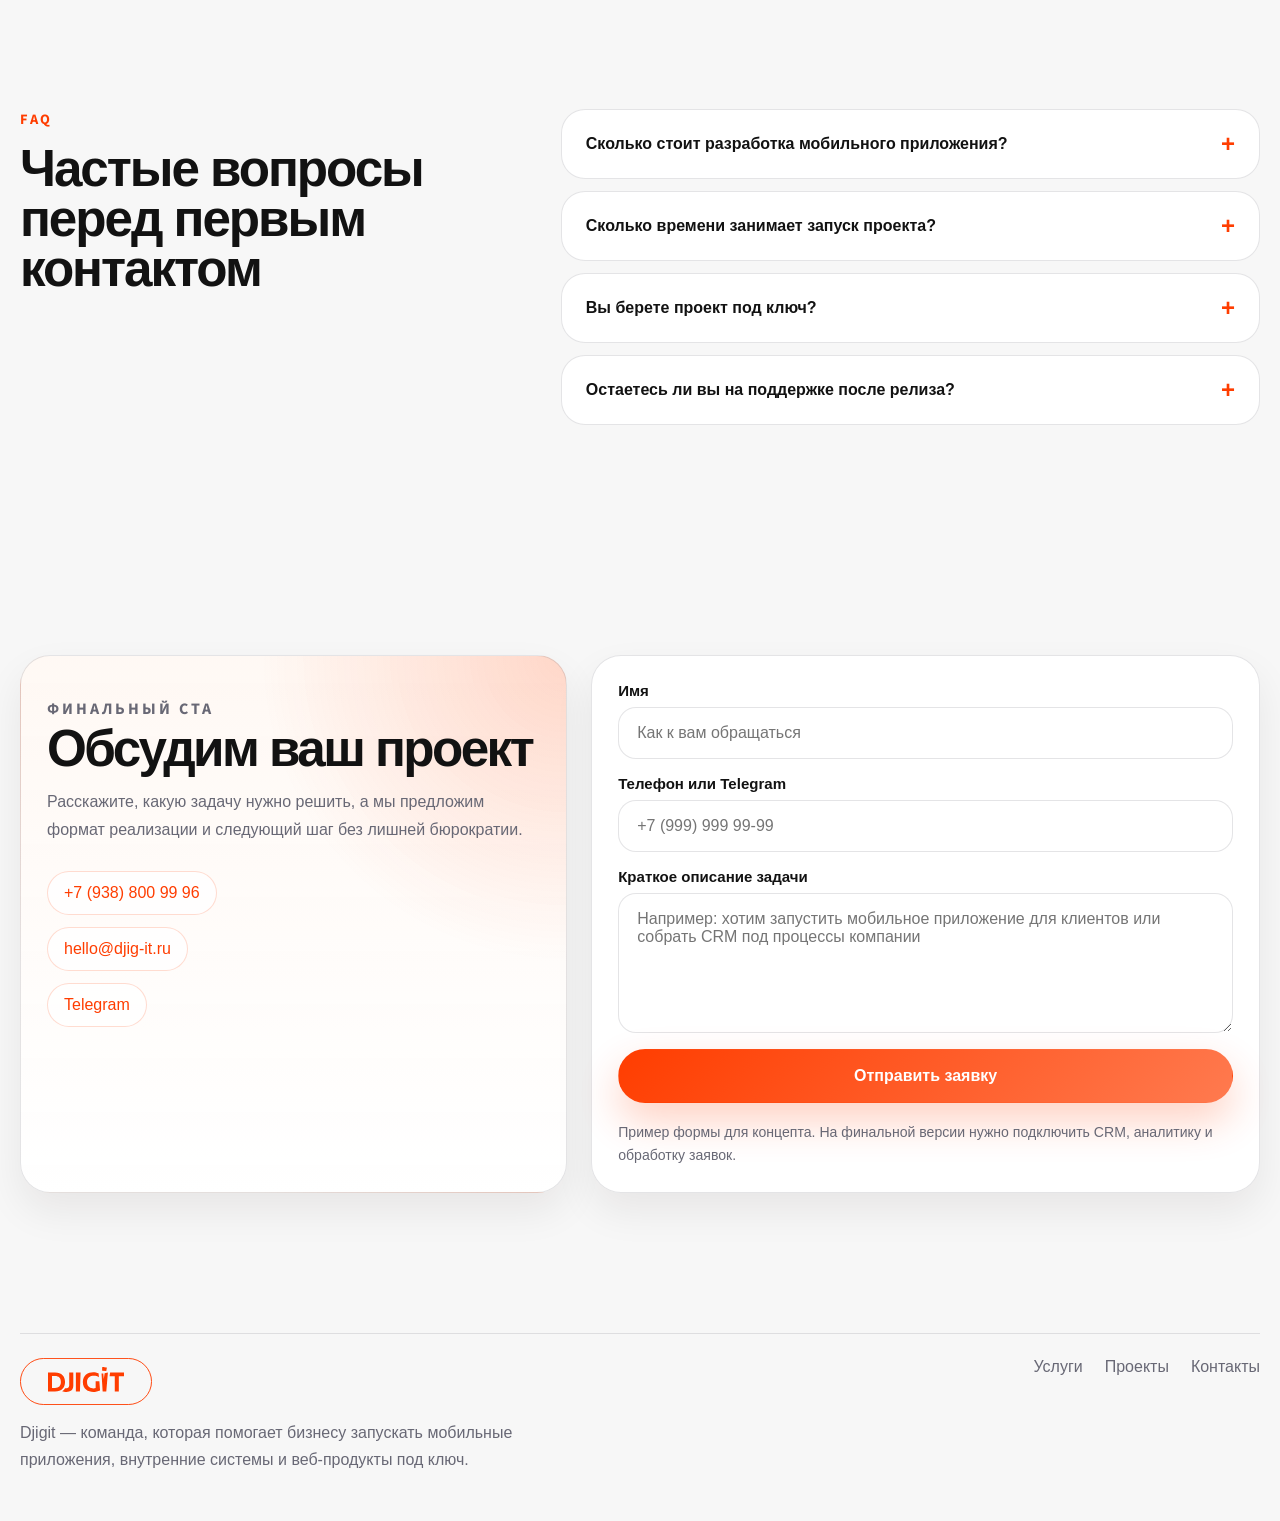
==== commit 5ec901b9: "Add real cases and video reviews" ====
--- a/index.html
+++ b/index.html
@@ -99,7 +99,7 @@
                 <div class="hero__trust-brands" aria-label="Примеры брендов">
                   <span>Peretz Group</span>
                   <span>Marwa Resort</span>
-                  <span>Capital Invest</span>
+                  <span>Капитал-Инвест</span>
                   <span>Umra Hadj</span>
                 </div>
               </div>
@@ -251,78 +251,196 @@
           <div class="container">
             <div class="section-heading reveal">
               <p class="eyebrow">КЕЙСЫ И РЕЗУЛЬТАТЫ</p>
-              <h2>Показываем, как digital-решения помогают бизнесу запускать сервисы и упрощать процессы</h2>
+              <h2>Показываем, как digital-решения помогают бизнесу запускать сервисы и усиливать бренд</h2>
               <p>
-                Ниже примерные кейсы для концепта. На финальной версии их нужно
-                заменить реальными проектами Djigit.
+                Здесь уже можно опираться на реальные проекты с текущего сайта Djigit:
+                узнаваемые бренды и компании работают на доверие сильнее, чем абстрактные примеры.
               </p>
             </div>
 
             <div class="case-list">
               <article class="case-card reveal">
                 <div class="case-card__meta">
-                  <span>Отельный бизнес</span>
+                  <span>HoReCa</span>
                   <span>Mobile app</span>
                 </div>
-                <h3>Сеть городских отелей</h3>
-                <p>
-                  Разработали мобильное приложение с бронированием, историей заказов,
-                  личным кабинетом и push-уведомлениями для гостей.
+                <h3>Peretz Group</h3>
+                <p>
+                  Для крупнейшей сети ресторанов в Дагестане обновили устаревшее
+                  приложение: переработали UX/UI, добавили новый функционал и
+                  собрали более современный мобильный сервис к высокому сезону.
                 </p>
                 <dl>
                   <div>
                     <dt>Задача</dt>
-                    <dd>Сделать удобный цифровой канал для гостей и повысить повторные бронирования.</dd>
+                    <dd>Обновить приложение в короткий срок, чтобы успеть к новогоднему периоду и дать клиентам удобный сервис.</dd>
                   </div>
                   <div>
                     <dt>Результат</dt>
-                    <dd>Новый мобильный сервис для клиентов и база для программы лояльности.</dd>
+                    <dd>Актуальный мобильный канал для работы с клиентами и более сильный digital-опыт для бренда.</dd>
                   </div>
                 </dl>
+                <a
+                  class="case-card__link"
+                  href="http://djig-it.ru/peretz"
+                  target="_blank"
+                  rel="noreferrer"
+                >
+                  Смотреть кейс
+                </a>
               </article>
 
               <article class="case-card reveal">
                 <div class="case-card__meta">
-                  <span>Благотворительность</span>
-                  <span>CRM system</span>
-                </div>
-                <h3>Благотворительный фонд</h3>
-                <p>
-                  Создали внутреннюю CRM и систему управления обращениями для команды,
-                  отчетности и контроля проектов.
+                  <span>Недвижимость</span>
+                  <span>Website + mobile</span>
+                </div>
+                <h3>Капитал-Инвест</h3>
+                <p>
+                  Для строительной компании обновили структуру и дизайн digital-площадки,
+                  чтобы пользователю было проще смотреть и подбирать помещения и объекты.
                 </p>
                 <dl>
                   <div>
                     <dt>Задача</dt>
-                    <dd>Уменьшить ручную работу и собрать процессы в одном инструменте.</dd>
+                    <dd>Сделать официальный сайт и мобильные интерфейсы понятными, удобными и сильнее с точки зрения навигации.</dd>
                   </div>
                   <div>
                     <dt>Результат</dt>
-                    <dd>Прозрачная работа команды и более удобное управление задачами.</dd>
+                    <dd>Более удобная digital-площадка для презентации объектов и взаимодействия с клиентами.</dd>
                   </div>
                 </dl>
+                <a
+                  class="case-card__link"
+                  href="https://djig-it.ru/1221"
+                  target="_blank"
+                  rel="noreferrer"
+                >
+                  Смотреть кейс
+                </a>
               </article>
 
               <article class="case-card reveal">
                 <div class="case-card__meta">
-                  <span>Сервисный бизнес</span>
-                  <span>Mobile + web</span>
-                </div>
-                <h3>Локальный сервис доставки</h3>
-                <p>
-                  Запустили приложение для клиентов и веб-панель для управления
-                  заказами, статусами и логикой обработки заявок.
+                  <span>Hospitality</span>
+                  <span>Website + admin</span>
+                </div>
+                <h3>Marwa Resort</h3>
+                <p>
+                  Для сети отелей провели комплексную работу: современный сайт,
+                  высокая производительность и удобная административная часть для команды.
                 </p>
                 <dl>
                   <div>
                     <dt>Задача</dt>
-                    <dd>Перевести часть заказов в собственный digital-канал и разгрузить операторов.</dd>
+                    <dd>Собрать красивый и быстрый digital-канал для сильного отельного бренда и упростить управление контентом.</dd>
                   </div>
                   <div>
                     <dt>Результат</dt>
-                    <dd>Онлайн-заказы, более удобный клиентский путь и цифровой канал продаж.</dd>
+                    <dd>Сайт, который лучше поддерживает имидж бренда и удобнее в ежедневной работе для персонала.</dd>
                   </div>
                 </dl>
+                <a
+                  class="case-card__link"
+                  href="http://marwa-resort.ru"
+                  target="_blank"
+                  rel="noreferrer"
+                >
+                  Смотреть проект
+                </a>
+              </article>
+
+              <article class="case-card reveal">
+                <div class="case-card__meta">
+                  <span>Streaming</span>
+                  <span>Product launch</span>
+                </div>
+                <h3>Umra Hadj</h3>
+                <p>
+                  Помогли поэтапно запустить стриминговый сервис для прослушивания
+                  нашидов и Корана и вывести новый продукт на рынок.
+                </p>
+                <dl>
+                  <div>
+                    <dt>Задача</dt>
+                    <dd>Проверить новую продуктовую идею и собрать понятный сервис для конкретной аудитории.</dd>
+                  </div>
+                  <div>
+                    <dt>Результат</dt>
+                    <dd>Более 30 000 пользователей за полгода и сильный кейс продуктового запуска.</dd>
+                  </div>
+                </dl>
+                <a
+                  class="case-card__link"
+                  href="https://djig-it.ru/1222"
+                  target="_blank"
+                  rel="noreferrer"
+                >
+                  Смотреть кейс
+                </a>
+              </article>
+            </div>
+          </div>
+        </section>
+
+        <section class="video-reviews section" id="video-reviews">
+          <div class="container">
+            <div class="section-heading reveal">
+              <p class="eyebrow">ВИДЕООТЗЫВЫ</p>
+              <h2>Живые отзывы клиентов усиливают доверие лучше любого общего обещания</h2>
+              <p>
+                Если у клиента есть сомнения по процессу, срокам и коммуникации, видеоотзыв
+                работает как более сильное подтверждение, чем обычная текстовая цитата.
+              </p>
+            </div>
+
+            <div class="video-grid">
+              <article class="video-card reveal">
+                <div class="video-embed">
+                  <iframe
+                    src="https://www.youtube.com/embed/BiwogHCacmc?rel=0"
+                    title="Видеоотзыв Peretz Group"
+                    loading="lazy"
+                    allow="accelerometer; autoplay; clipboard-write; encrypted-media; gyroscope; picture-in-picture; web-share"
+                    referrerpolicy="strict-origin-when-cross-origin"
+                    allowfullscreen
+                  ></iframe>
+                </div>
+                <div class="video-card__copy">
+                  <div class="case-card__meta">
+                    <span>Видеоотзыв</span>
+                    <span>Peretz Group</span>
+                  </div>
+                  <h3>Отзыв о разработке мобильного приложения</h3>
+                  <p>
+                    Подсвечивает не только сам проект, но и ощущение клиента от работы с командой:
+                    скорость, коммуникацию и итоговый результат.
+                  </p>
+                </div>
+              </article>
+
+              <article class="video-card reveal">
+                <div class="video-embed">
+                  <iframe
+                    src="https://www.youtube.com/embed/WpF7pWa4n0E?rel=0"
+                    title="Видеоотзыв клиента Djigit"
+                    loading="lazy"
+                    allow="accelerometer; autoplay; clipboard-write; encrypted-media; gyroscope; picture-in-picture; web-share"
+                    referrerpolicy="strict-origin-when-cross-origin"
+                    allowfullscreen
+                  ></iframe>
+                </div>
+                <div class="video-card__copy">
+                  <div class="case-card__meta">
+                    <span>Видеоотзыв</span>
+                    <span>Djigit</span>
+                  </div>
+                  <h3>Еще один отзыв о процессе работы и результате</h3>
+                  <p>
+                    Блок можно усилить, если подписать ролик точным названием компании и коротко
+                    указать, какой именно проект делала команда.
+                  </p>
+                </div>
               </article>
             </div>
           </div>
@@ -350,7 +468,7 @@
               </article>
               <article class="advantage-card reveal">
                 <h3>Сильные ниши</h3>
-                <p>Есть заметная экспертиза в благотворительности, отельном бизнесе и региональных сервисных проектах.</p>
+                <p>Есть заметная экспертиза в HoReCa, hospitality, девелоперских и региональных digital-проектах.</p>
               </article>
             </div>
 
@@ -424,7 +542,18 @@
                     Да. Можем подключиться на полный цикл: аналитика, проектирование,
                     дизайн, разработка, тестирование, запуск и поддержка.
                   </p>
-                    После запуска можем остаться на сопровождение и развитие проекта.
+                </div>
+              </article>
+
+              <article class="faq-item reveal">
+                <button class="faq-item__trigger" type="button" aria-expanded="false">
+                  <span>Остаетесь ли вы на поддержке после релиза?</span>
+                  <span class="faq-item__icon">+</span>
+                </button>
+                <div class="faq-item__body">
+                  <p>
+                    Да. После запуска можем остаться на сопровождение, развитие продукта,
+                    доработки и следующий этап функциональности.
                   </p>
                 </div>
               </article>
--- a/styles.css
+++ b/styles.css
@@ -593,6 +593,7 @@
 .situation-grid,
 .services-grid,
 .case-list,
+.video-grid,
 .advantage-list,
 .testimonial-grid {
   display: grid;
@@ -707,7 +708,13 @@
 }
 
 .case-list {
-  grid-template-columns: repeat(3, minmax(0, 1fr));
+  grid-template-columns: repeat(2, minmax(0, 1fr));
+}
+
+.case-card {
+  display: flex;
+  flex-direction: column;
+  height: 100%;
 }
 
 .case-card__meta {
@@ -744,6 +751,60 @@
   margin: 0;
   color: var(--muted);
   line-height: 1.62;
+}
+
+.case-card__link {
+  display: inline-flex;
+  align-items: center;
+  width: fit-content;
+  min-height: 44px;
+  margin-top: 24px;
+  padding: 0 18px;
+  border-radius: 999px;
+  border: 1px solid rgba(255, 61, 0, 0.18);
+  color: var(--accent);
+  background: rgba(255, 255, 255, 0.74);
+}
+
+.video-grid {
+  grid-template-columns: repeat(2, minmax(0, 1fr));
+}
+
+.video-card {
+  display: grid;
+  gap: 18px;
+  padding: 20px;
+  border: 1px solid var(--line);
+  border-radius: var(--radius-lg);
+  background:
+    linear-gradient(180deg, rgba(255, 255, 255, 0.96), rgba(255, 248, 243, 0.9));
+  box-shadow: var(--shadow-soft);
+}
+
+.video-embed {
+  overflow: hidden;
+  border-radius: 24px;
+  aspect-ratio: 16 / 9;
+  background: #0f0f10;
+}
+
+.video-embed iframe {
+  width: 100%;
+  height: 100%;
+  border: 0;
+}
+
+.video-card__copy h3 {
+  margin: 0;
+  font-size: 1.32rem;
+  line-height: 1.12;
+  letter-spacing: -0.03em;
+}
+
+.video-card__copy p {
+  margin: 12px 0 0;
+  color: var(--muted);
+  line-height: 1.68;
 }
 
 .advantage-list {
@@ -1088,6 +1149,7 @@
 
   .services-grid,
   .case-list,
+  .video-grid,
   .testimonial-grid {
     grid-template-columns: 1fr;
   }
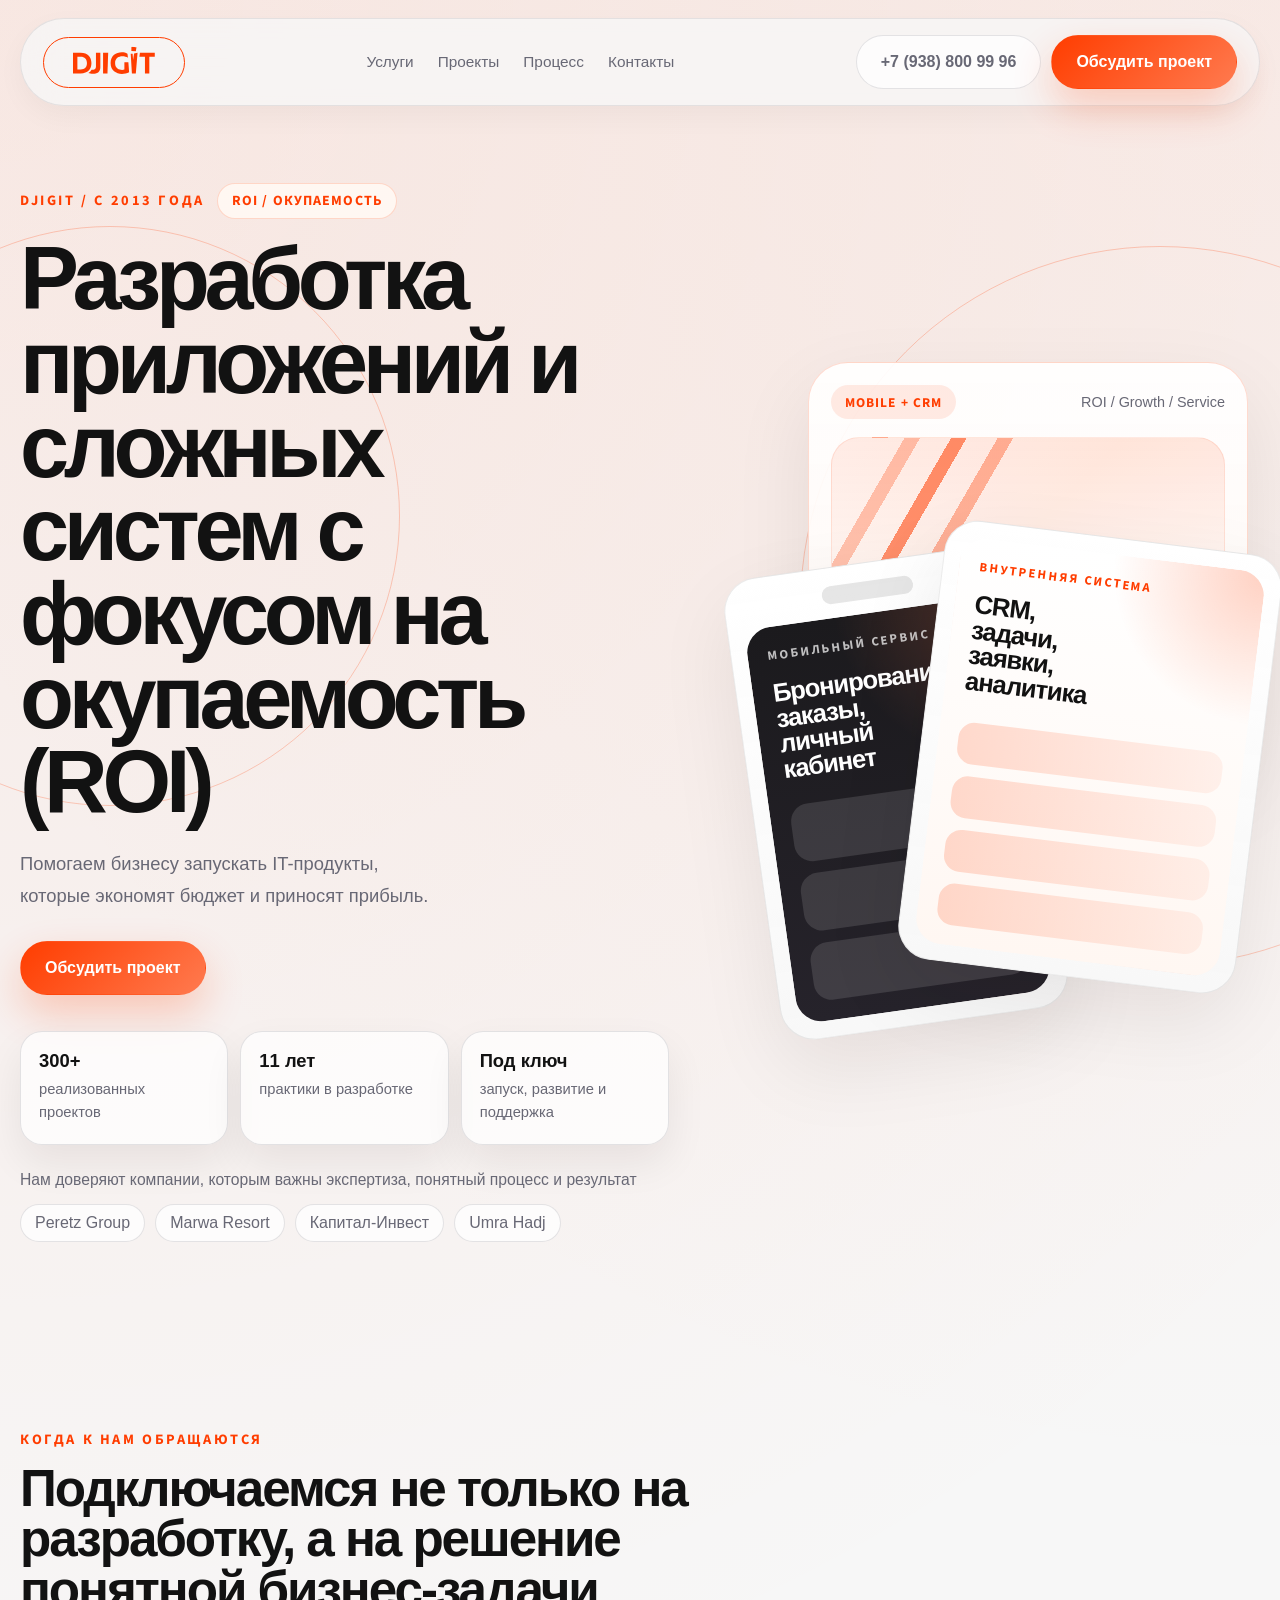
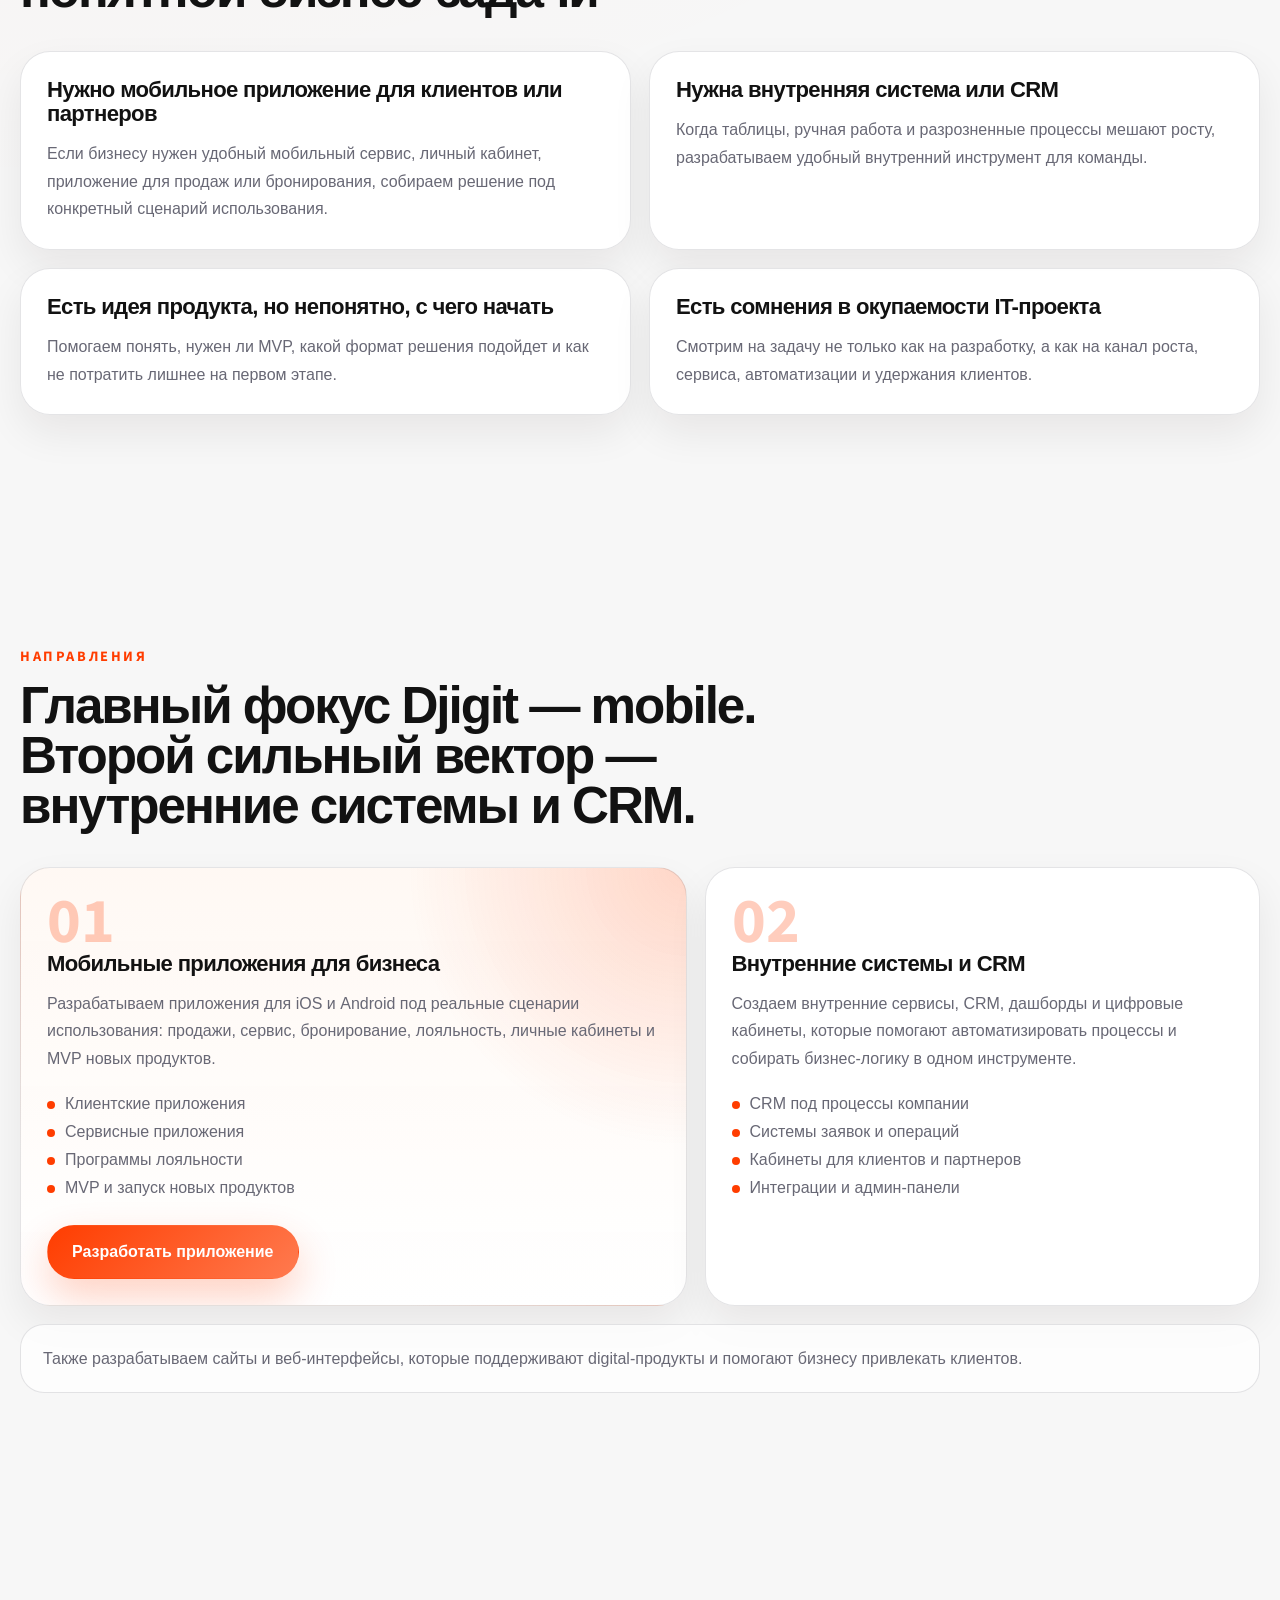
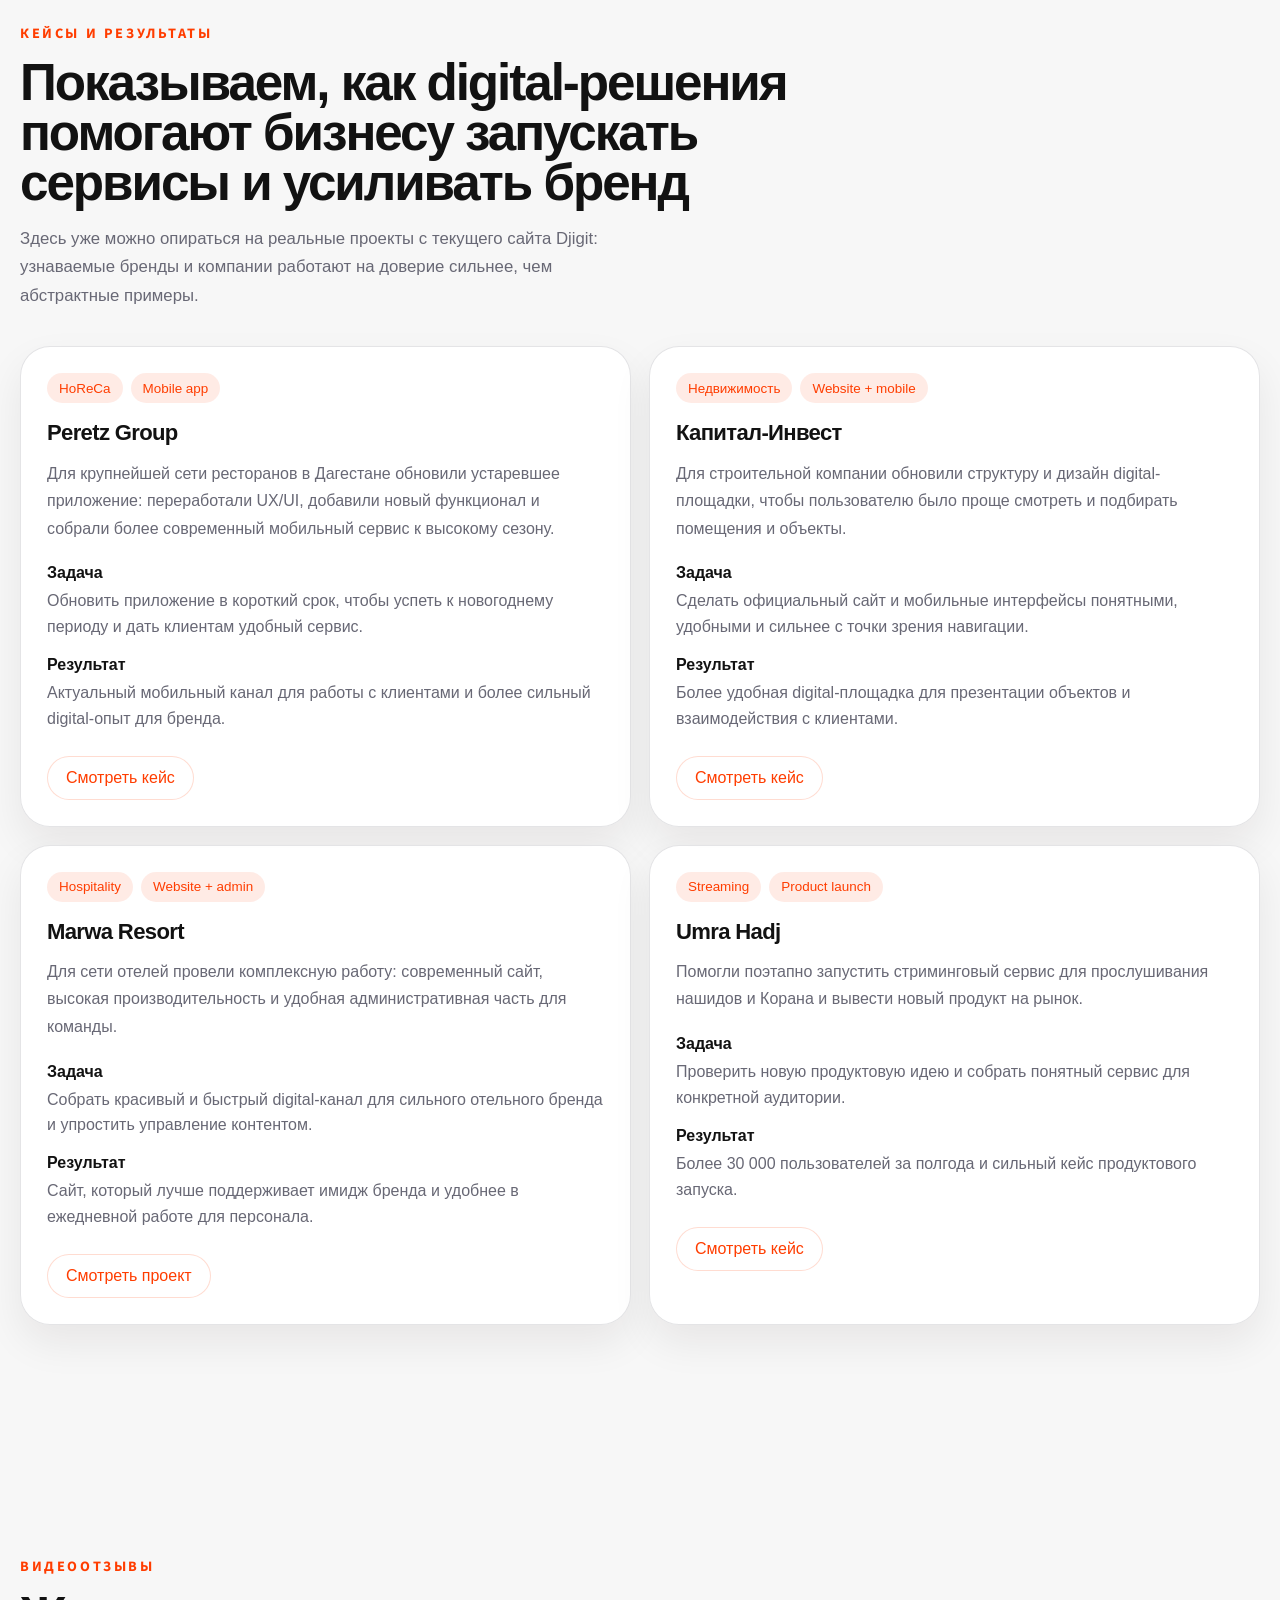
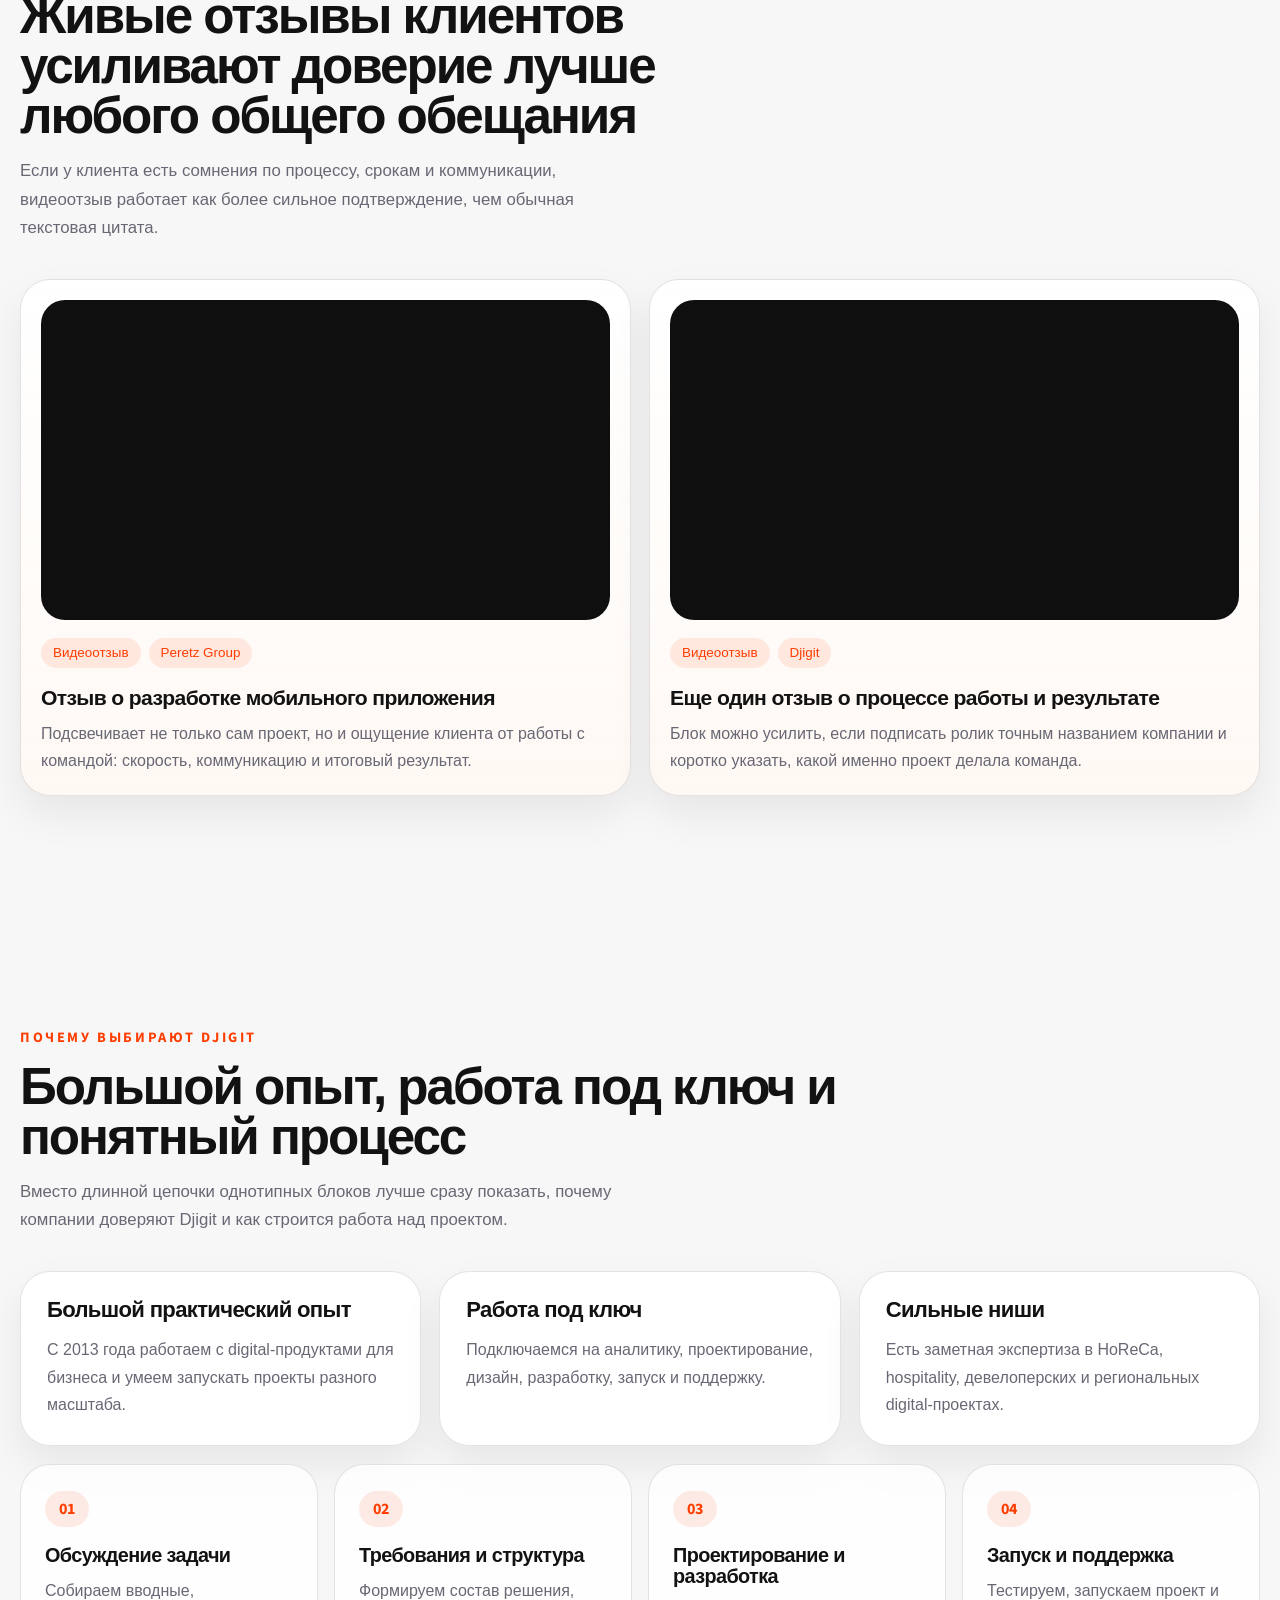
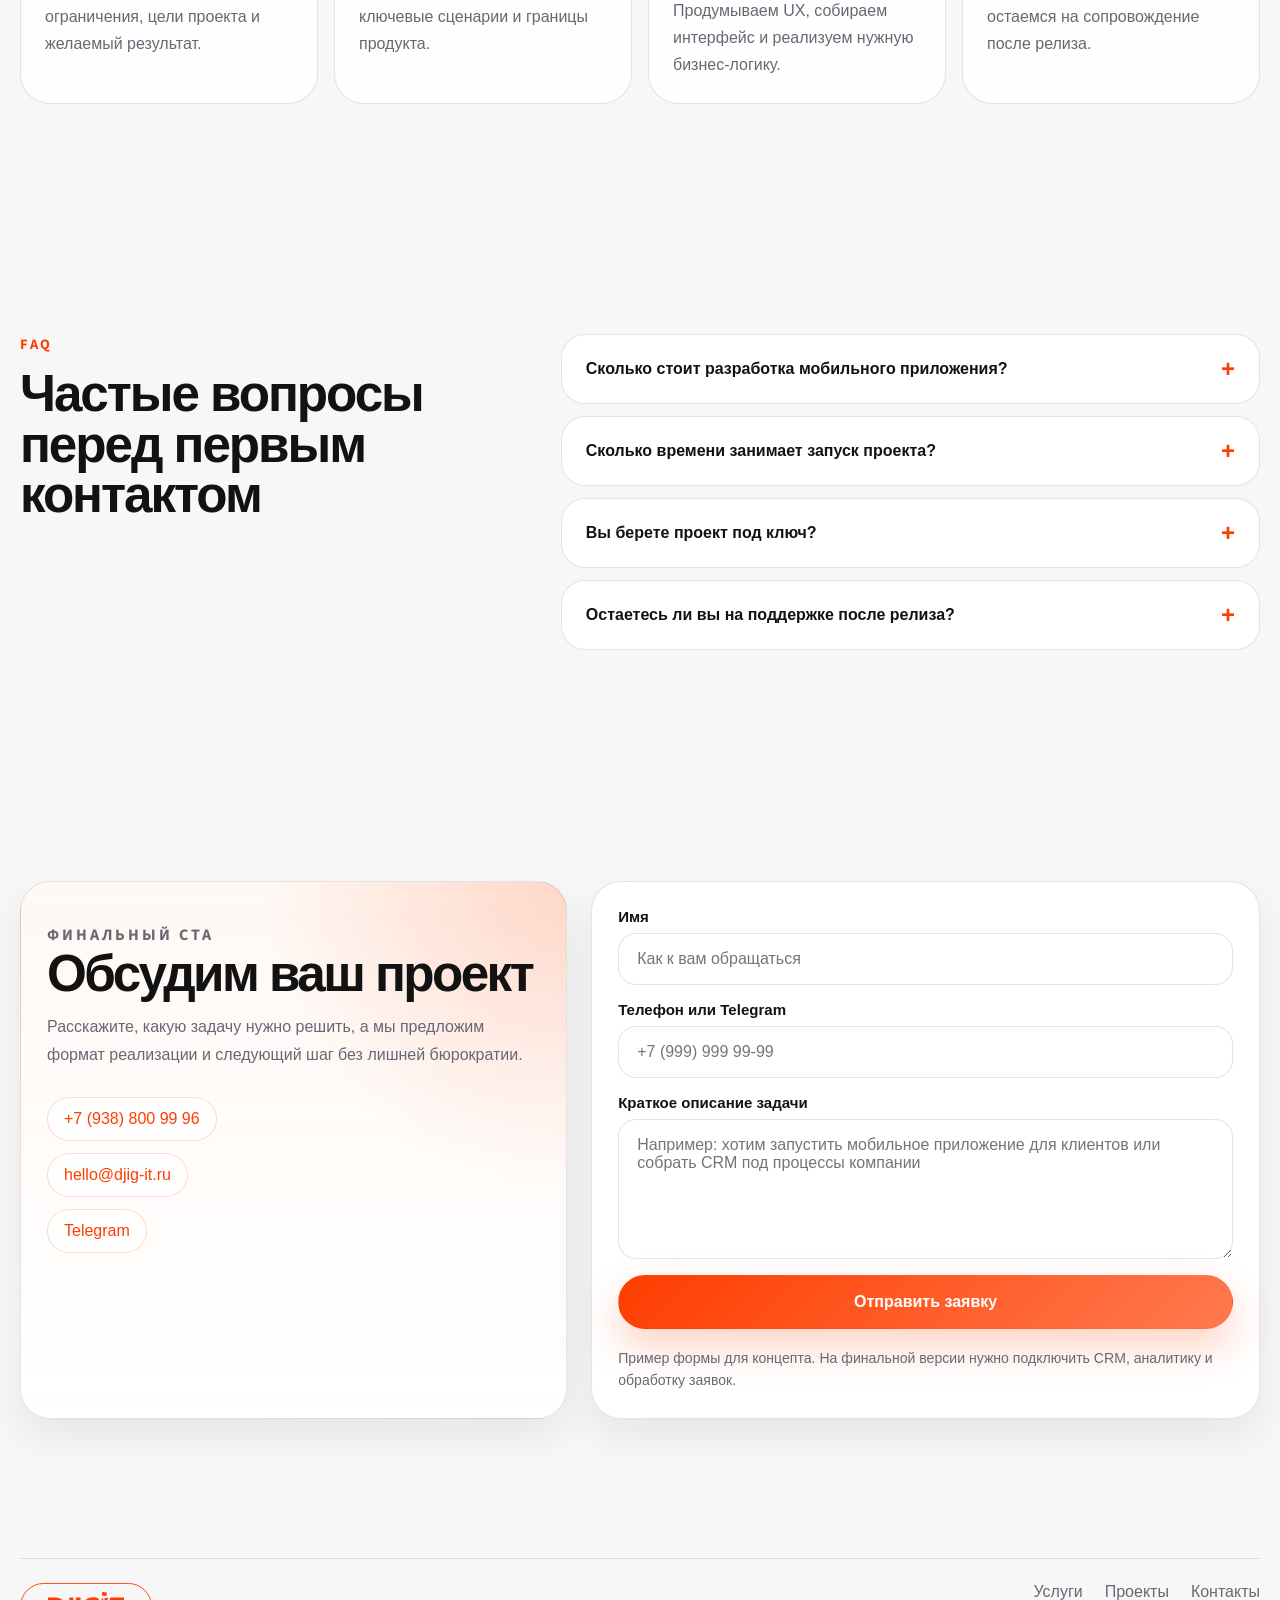
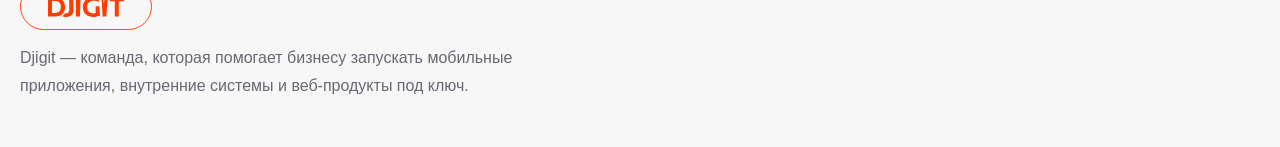
==== commit 9ffd94e6: "Update hero offer with ROI positioning" ====
--- a/index.html
+++ b/index.html
@@ -3,10 +3,10 @@
   <head>
     <meta charset="utf-8" />
     <meta name="viewport" content="width=device-width, initial-scale=1" />
-    <title>Djigit | Разрабатываем приложения и сайты для бизнеса</title>
+    <title>Djigit | Разработка приложений и сложных систем с фокусом на ROI</title>
     <meta
       name="description"
-      content="Djigit помогает бизнесу запускать приложения, внутренние системы и сайты под ключ — от идеи и проектирования до разработки, запуска и сопровождения."
+      content="Djigit помогает бизнесу запускать IT-продукты, которые экономят бюджет и приносят прибыль: приложения, сложные системы и цифровые сервисы с фокусом на окупаемость."
     />
     <link rel="icon" type="image/svg+xml" href="./assets/djigit-logo.svg" />
     <link rel="preconnect" href="https://fonts.googleapis.com" />
@@ -58,23 +58,20 @@
 
           <div class="container hero__grid">
             <div class="hero__copy">
-              <p class="eyebrow reveal">DJIGIT / С 2013 ГОДА</p>
-              <h1 class="hero__title reveal">Разрабатываем приложения и сайты для бизнеса</h1>
+              <div class="hero__intro reveal">
+                <p class="eyebrow">DJIGIT / С 2013 ГОДА</p>
+                <span class="hero__tag">ROI / ОКУПАЕМОСТЬ</span>
+              </div>
+              <h1 class="hero__title reveal">
+                Разработка приложений и сложных систем с фокусом на окупаемость (ROI)
+              </h1>
               <p class="hero__text reveal">
-                Помогаем запускать продукты под ключ — от идеи и проектирования до
-                разработки, запуска и сопровождения.
+                Помогаем бизнесу запускать IT-продукты, которые экономят бюджет и
+                приносят прибыль.
               </p>
 
               <div class="hero__actions reveal">
                 <a class="button button--primary" href="#lead-form">Обсудить проект</a>
-                <a
-                  class="button button--secondary"
-                  href="https://t.me/+79388009996"
-                  target="_blank"
-                  rel="noreferrer"
-                >
-                  Написать в Telegram
-                </a>
               </div>
 
               <div class="hero__highlights reveal">
--- a/styles.css
+++ b/styles.css
@@ -297,17 +297,44 @@
   gap: clamp(24px, 5vw, 60px);
 }
 
+.hero__intro {
+  display: flex;
+  flex-wrap: wrap;
+  align-items: center;
+  gap: 12px;
+  margin-bottom: 18px;
+}
+
+.hero__intro .eyebrow {
+  margin: 0;
+}
+
+.hero__tag {
+  display: inline-flex;
+  align-items: center;
+  min-height: 36px;
+  padding: 0 14px;
+  border-radius: 999px;
+  color: var(--accent);
+  border: 1px solid rgba(255, 61, 0, 0.18);
+  background: rgba(255, 248, 243, 0.96);
+  font-family: "Source Sans Pro", "Museo Sans Cyr", sans-serif;
+  font-size: 0.88rem;
+  font-weight: 700;
+  letter-spacing: 0.08em;
+}
+
 .hero__title {
   margin: 0;
-  max-width: 11ch;
-  font-size: clamp(3rem, 8vw, 6.6rem);
-  line-height: 0.92;
+  max-width: 13ch;
+  font-size: clamp(2.8rem, 6.9vw, 5.8rem);
+  line-height: 0.95;
   letter-spacing: -0.06em;
 }
 
 .hero__text {
-  max-width: 62ch;
-  margin: 28px 0 0;
+  max-width: 40ch;
+  margin: 24px 0 0;
   color: var(--muted);
   font-size: 1.15rem;
   line-height: 1.72;
@@ -1237,6 +1264,12 @@
     align-items: stretch;
   }
 
+  .hero__tag {
+    min-height: 34px;
+    padding: 0 12px;
+    font-size: 0.8rem;
+  }
+
   .hero__visual {
     min-height: 500px;
   }
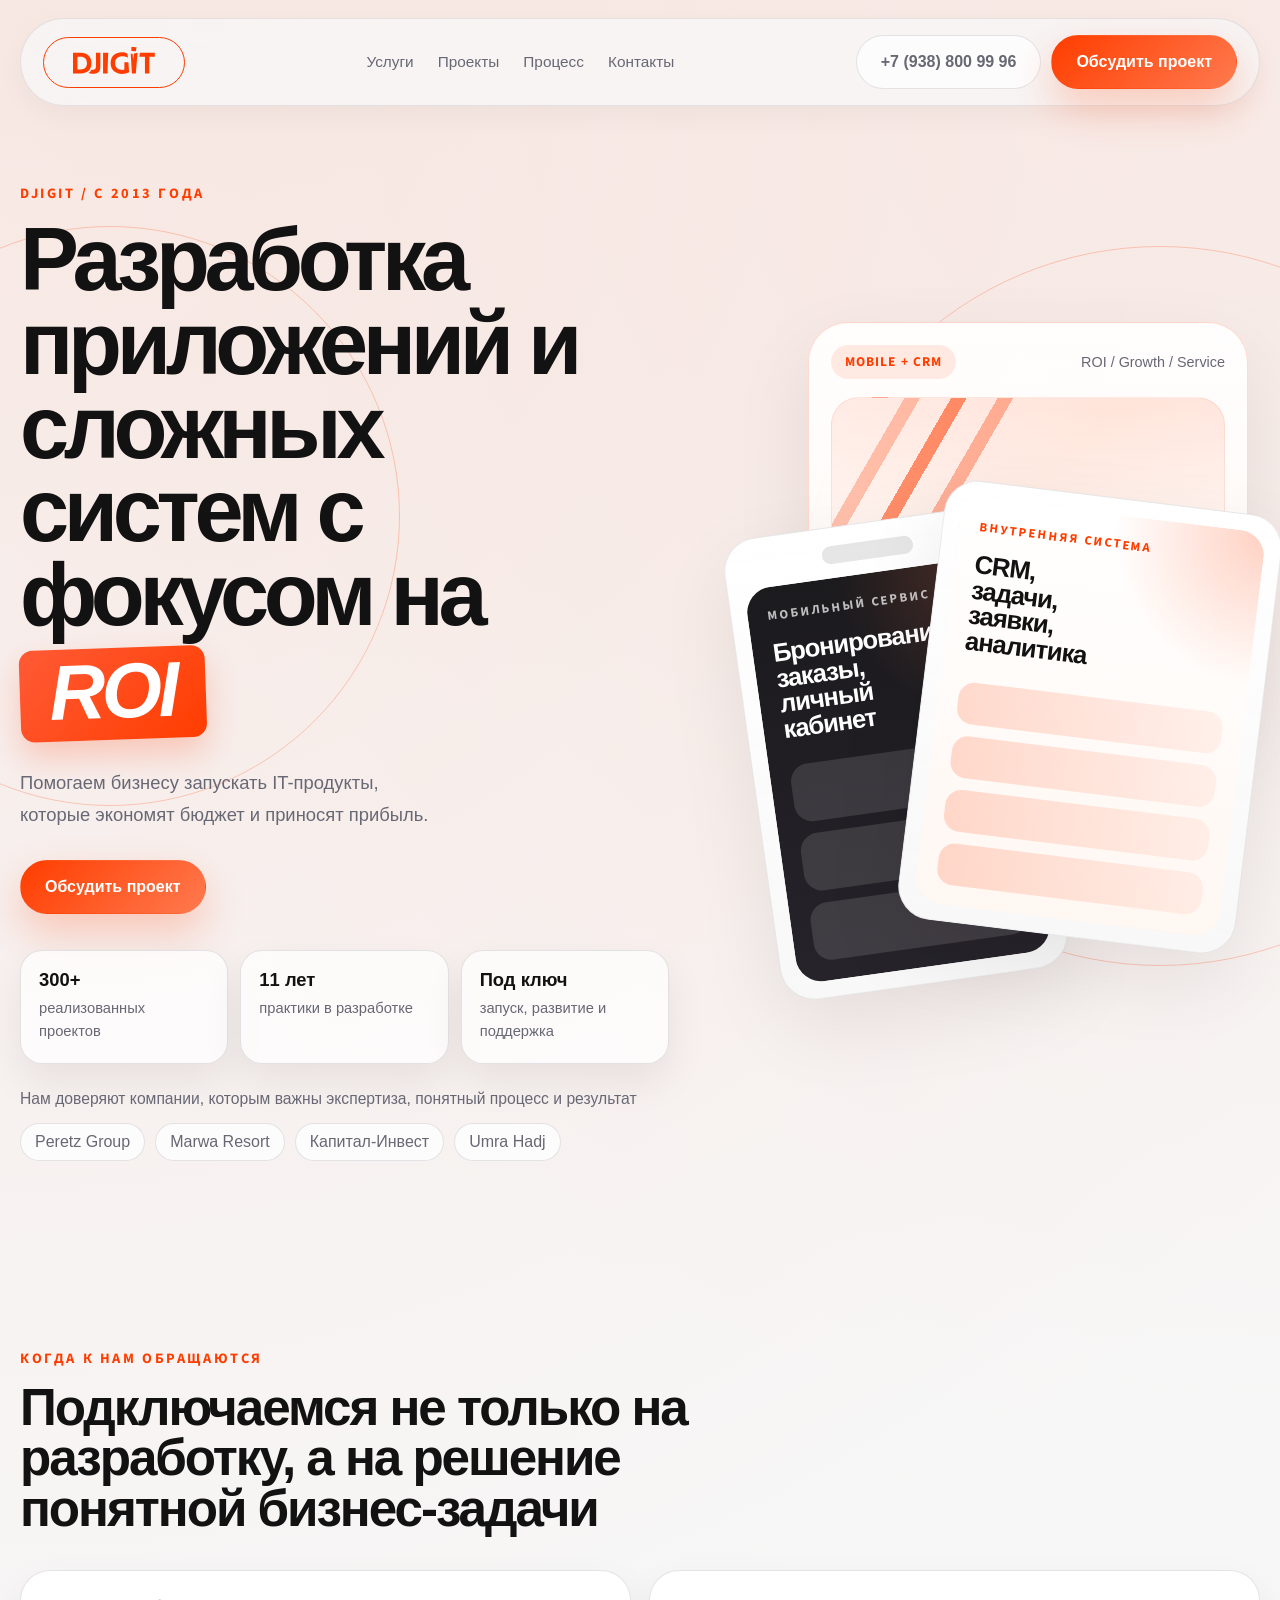
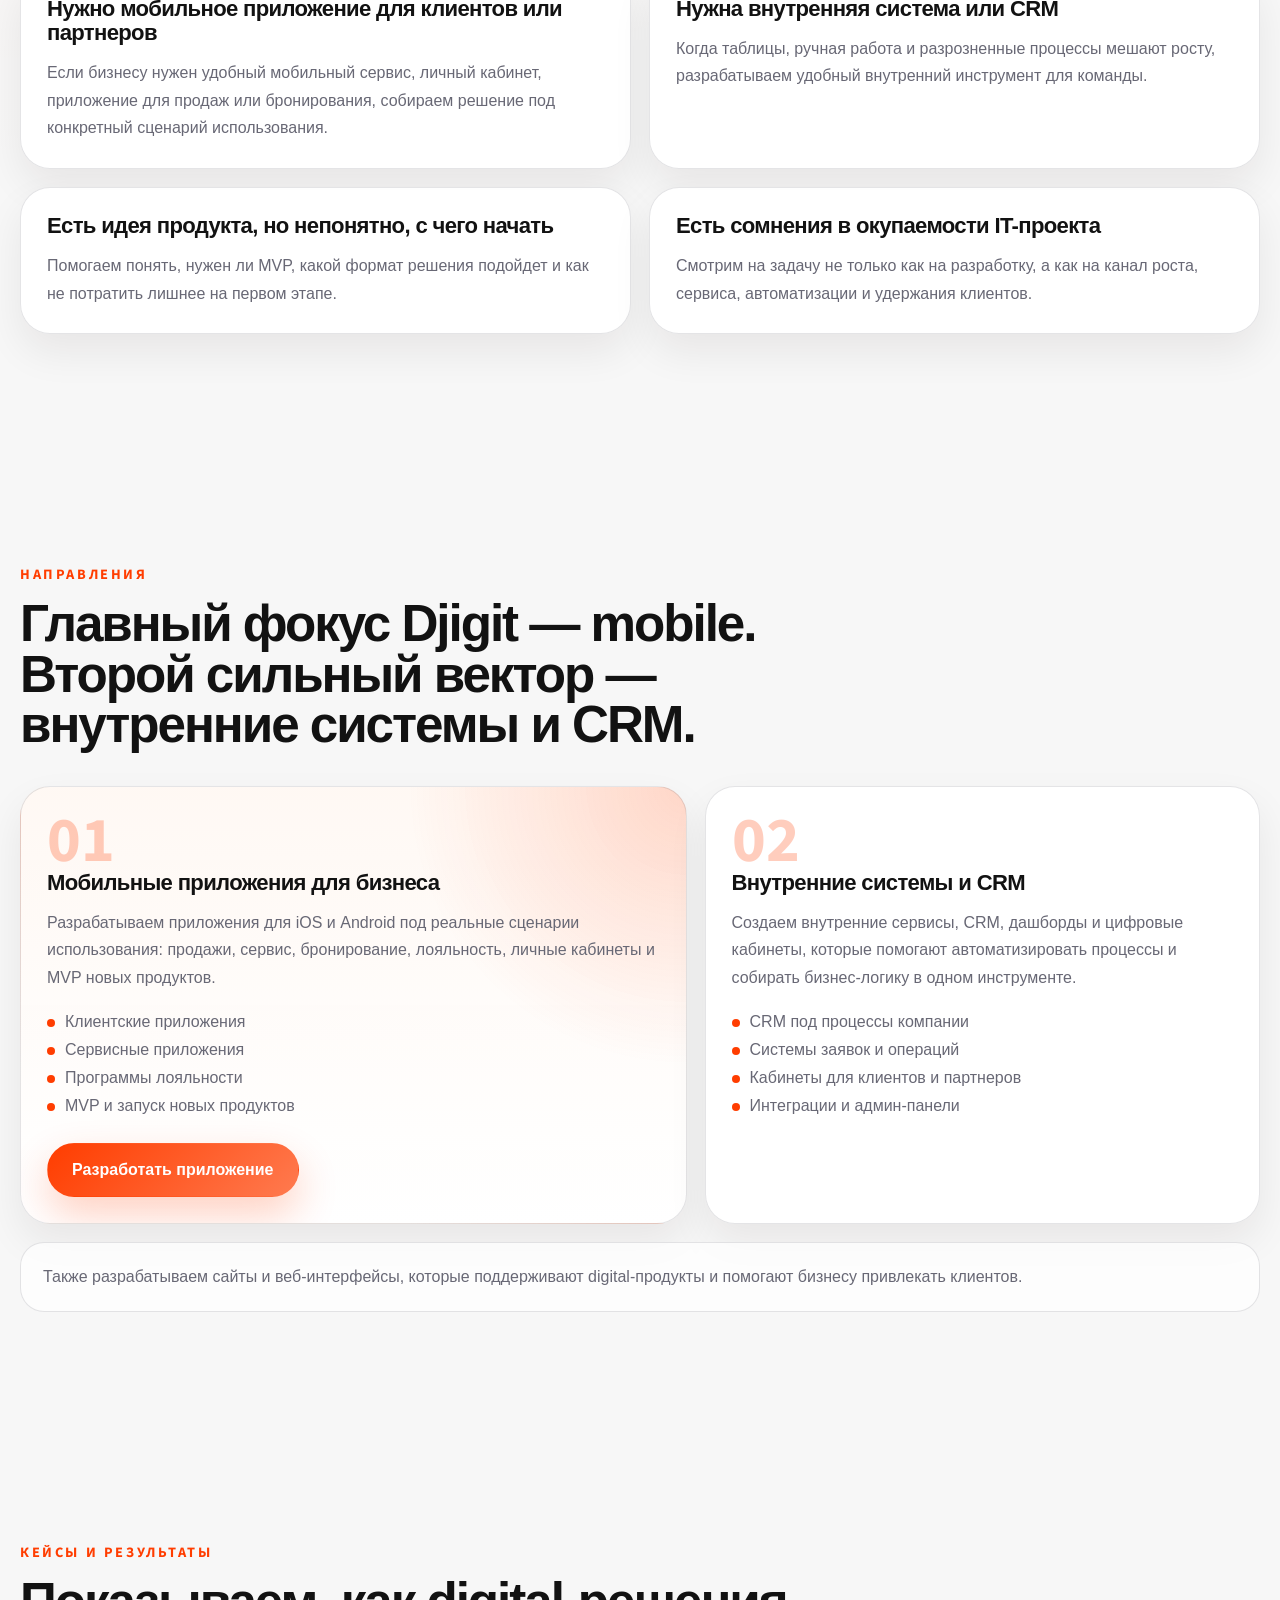
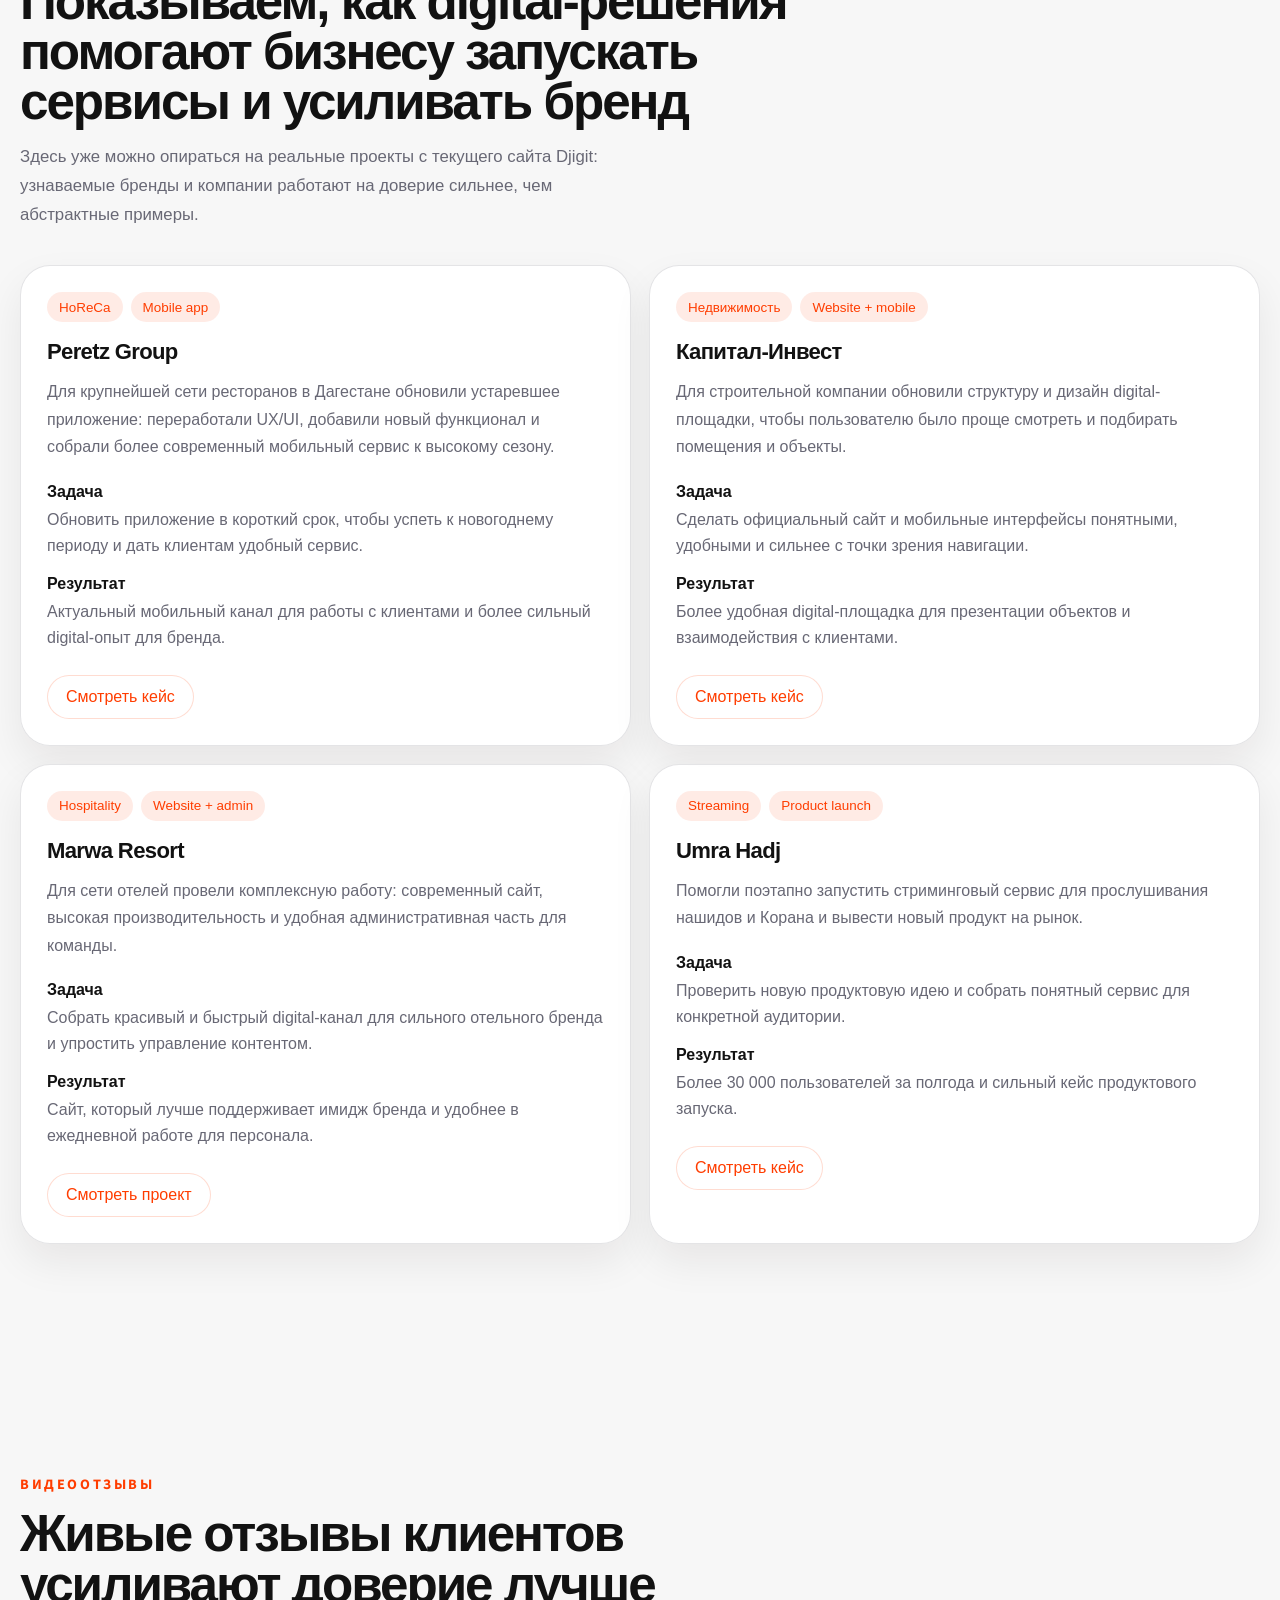
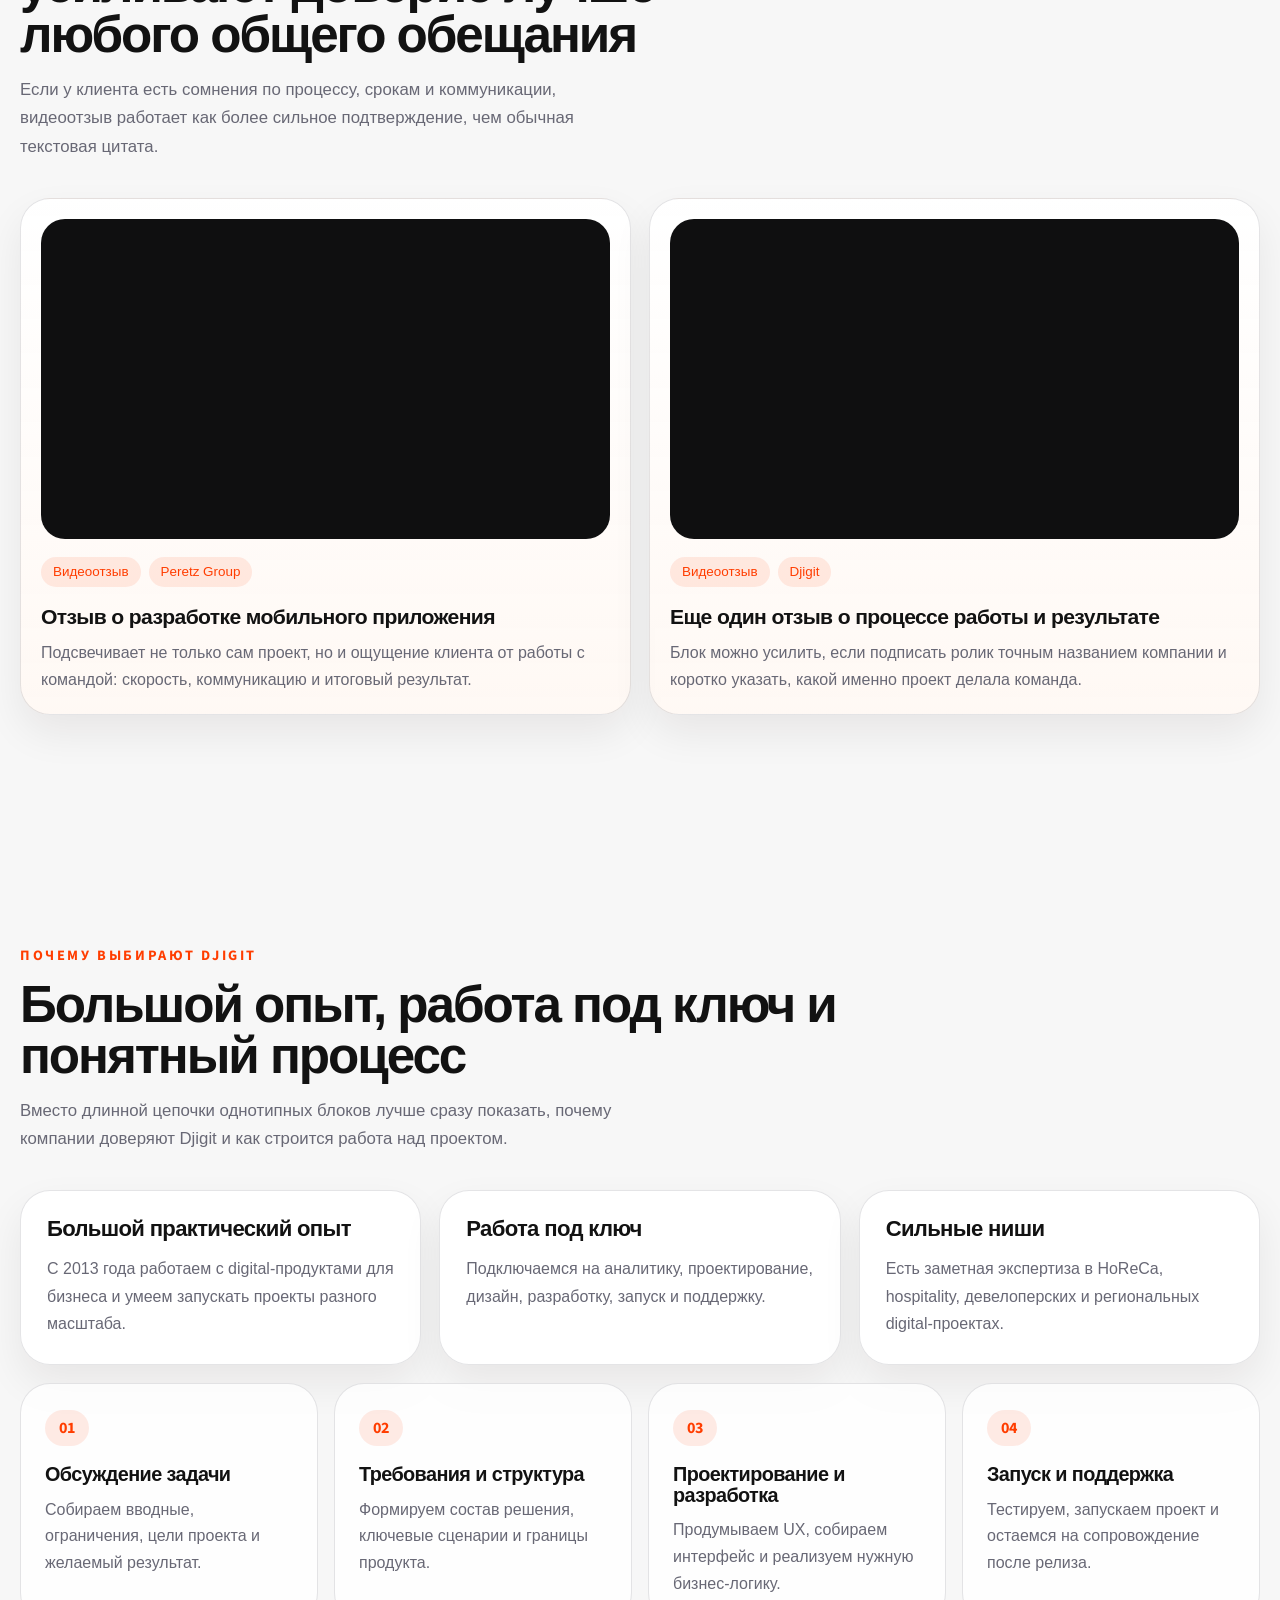
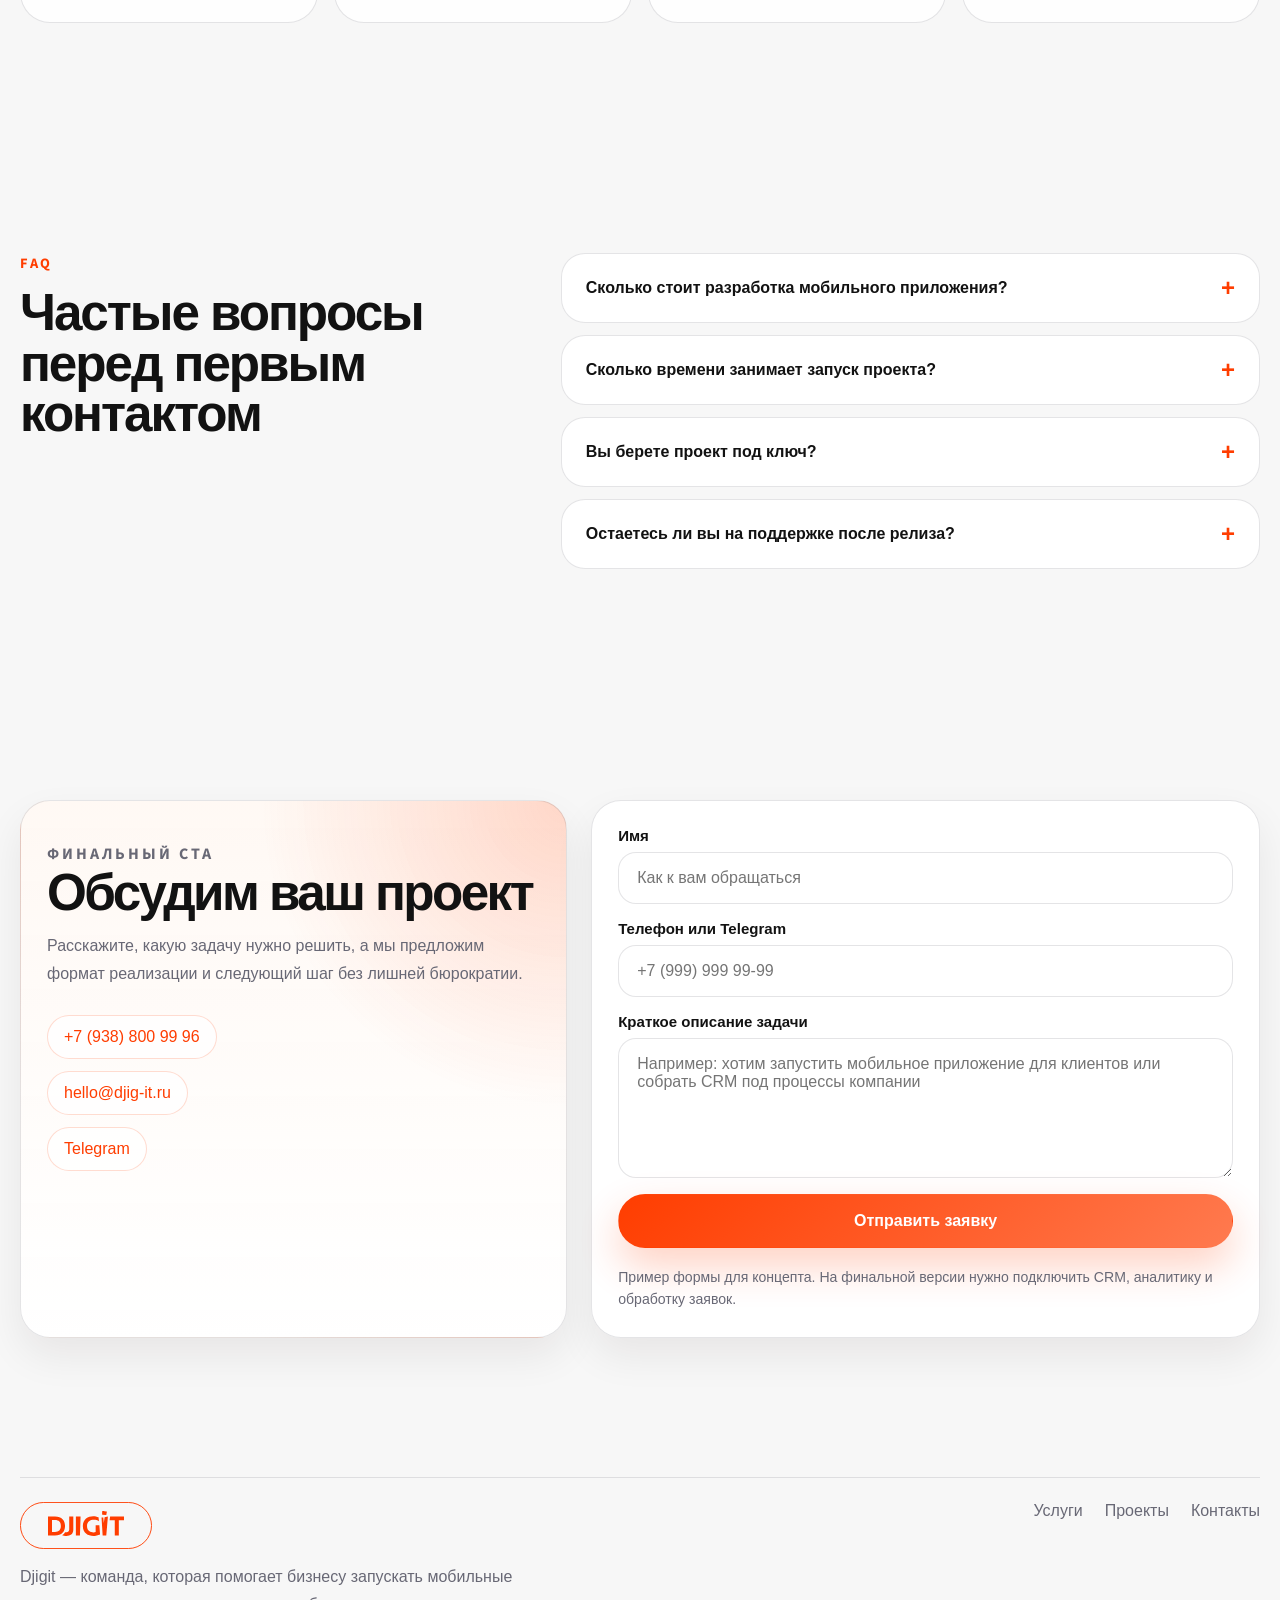
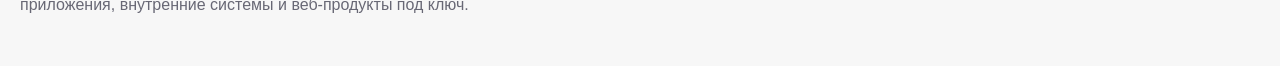
==== commit e26713d3: "Turn ROI into inline hero tag" ====
--- a/index.html
+++ b/index.html
@@ -60,10 +60,12 @@
             <div class="hero__copy">
               <div class="hero__intro reveal">
                 <p class="eyebrow">DJIGIT / С 2013 ГОДА</p>
-                <span class="hero__tag">ROI / ОКУПАЕМОСТЬ</span>
               </div>
               <h1 class="hero__title reveal">
-                Разработка приложений и сложных систем с фокусом на окупаемость (ROI)
+                <span class="hero__title-copy">
+                  Разработка приложений и сложных систем с фокусом на
+                </span>
+                <span class="hero__title-tag">ROI</span>
               </h1>
               <p class="hero__text reveal">
                 Помогаем бизнесу запускать IT-продукты, которые экономят бюджет и
--- a/styles.css
+++ b/styles.css
@@ -302,34 +302,46 @@
   flex-wrap: wrap;
   align-items: center;
   gap: 12px;
-  margin-bottom: 18px;
+  margin-bottom: 14px;
 }
 
 .hero__intro .eyebrow {
   margin: 0;
 }
 
-.hero__tag {
-  display: inline-flex;
-  align-items: center;
-  min-height: 36px;
-  padding: 0 14px;
-  border-radius: 999px;
-  color: var(--accent);
-  border: 1px solid rgba(255, 61, 0, 0.18);
-  background: rgba(255, 248, 243, 0.96);
-  font-family: "Source Sans Pro", "Museo Sans Cyr", sans-serif;
-  font-size: 0.88rem;
-  font-weight: 700;
-  letter-spacing: 0.08em;
-}
-
 .hero__title {
+  display: flex;
+  flex-wrap: wrap;
+  align-items: flex-end;
+  gap: 14px 16px;
   margin: 0;
   max-width: 13ch;
   font-size: clamp(2.8rem, 6.9vw, 5.8rem);
   line-height: 0.95;
   letter-spacing: -0.06em;
+}
+
+.hero__title-copy {
+  max-width: 12ch;
+}
+
+.hero__title-tag {
+  display: inline-flex;
+  align-items: center;
+  justify-content: center;
+  align-self: flex-end;
+  padding: 0.12em 0.38em 0.18em;
+  border-radius: 0.18em;
+  color: #fff;
+  background: linear-gradient(135deg, #ff5a36, var(--accent));
+  box-shadow: 0 16px 32px rgba(255, 61, 0, 0.22);
+  font-family: "Source Sans Pro", "Museo Sans Cyr", sans-serif;
+  font-size: 0.88em;
+  font-style: italic;
+  font-weight: 700;
+  letter-spacing: -0.05em;
+  line-height: 0.88;
+  transform: rotate(-2deg) translateY(-0.04em);
 }
 
 .hero__text {
@@ -1205,6 +1217,10 @@
     max-width: none;
   }
 
+  .hero__title-copy {
+    max-width: none;
+  }
+
   .hero__visual {
     min-height: 540px;
   }
@@ -1264,10 +1280,12 @@
     align-items: stretch;
   }
 
-  .hero__tag {
-    min-height: 34px;
-    padding: 0 12px;
-    font-size: 0.8rem;
+  .hero__title {
+    gap: 10px 12px;
+  }
+
+  .hero__title-tag {
+    font-size: 0.82em;
   }
 
   .hero__visual {
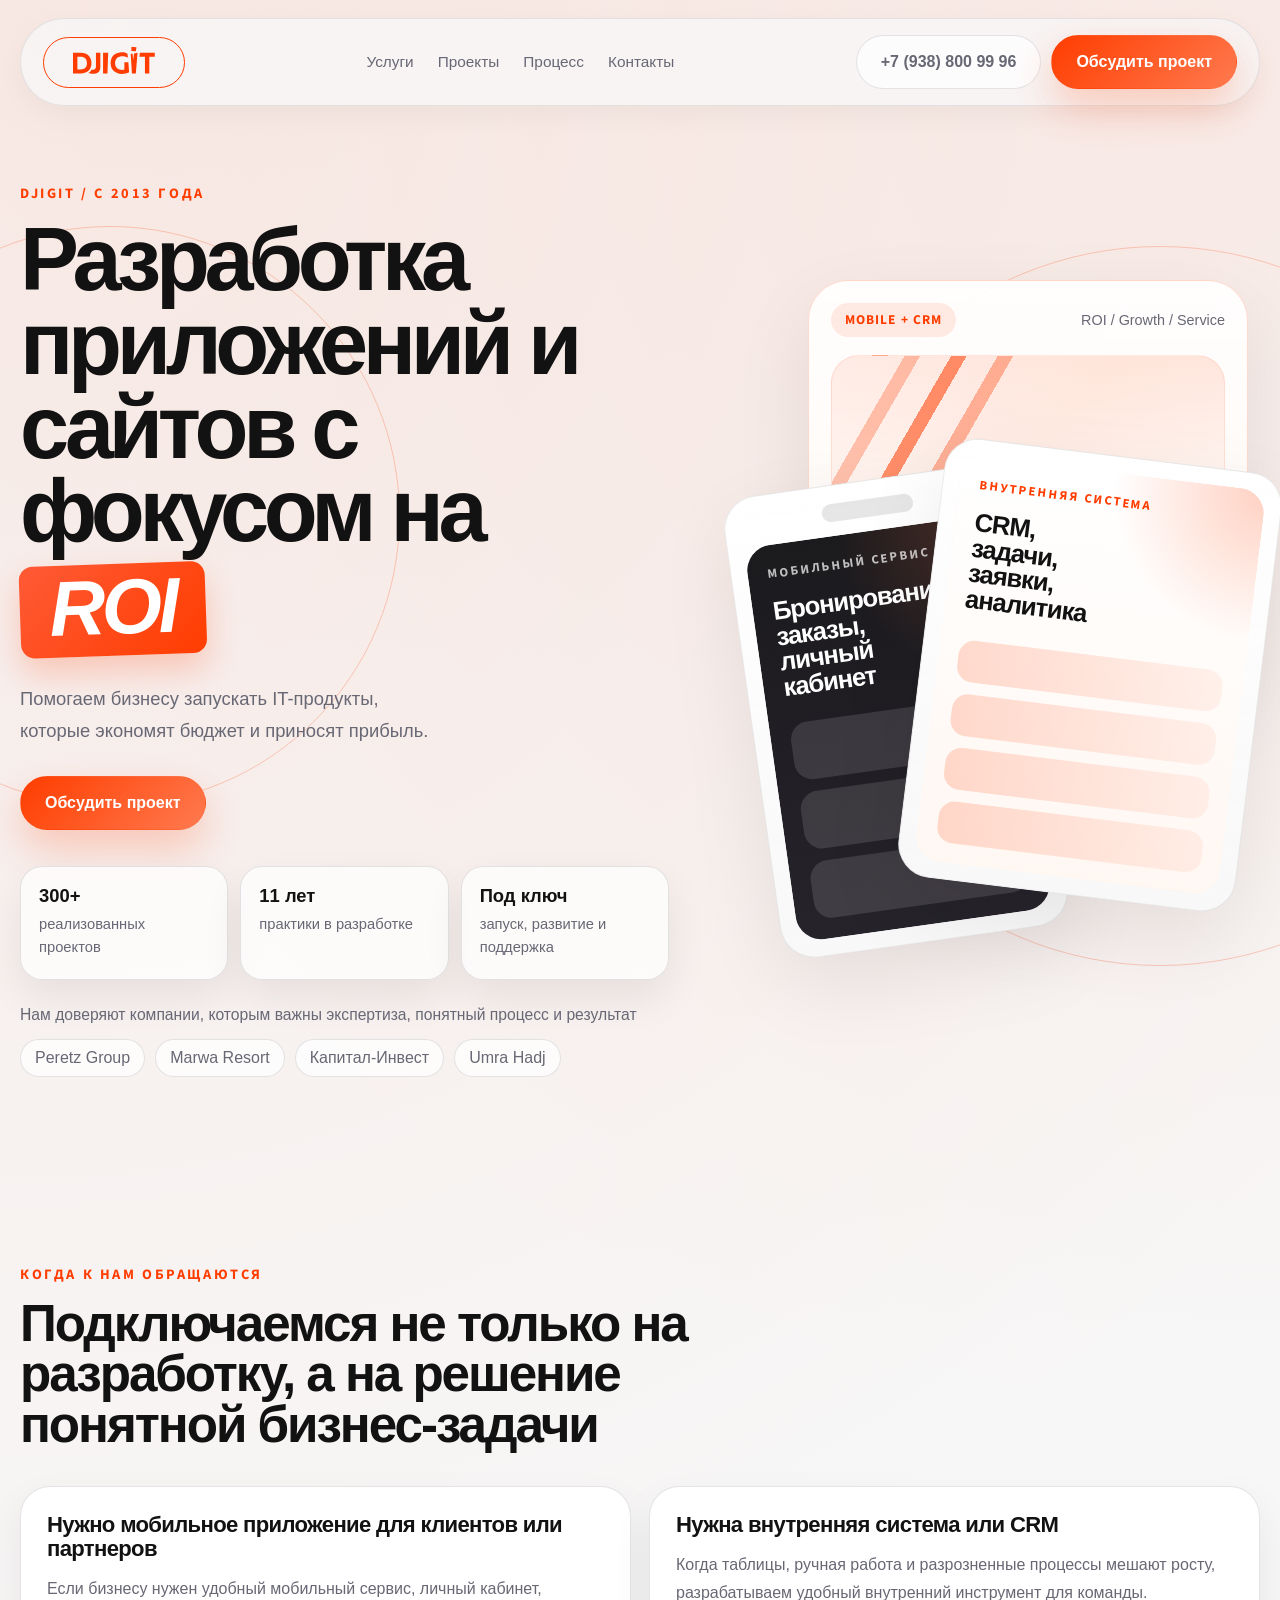
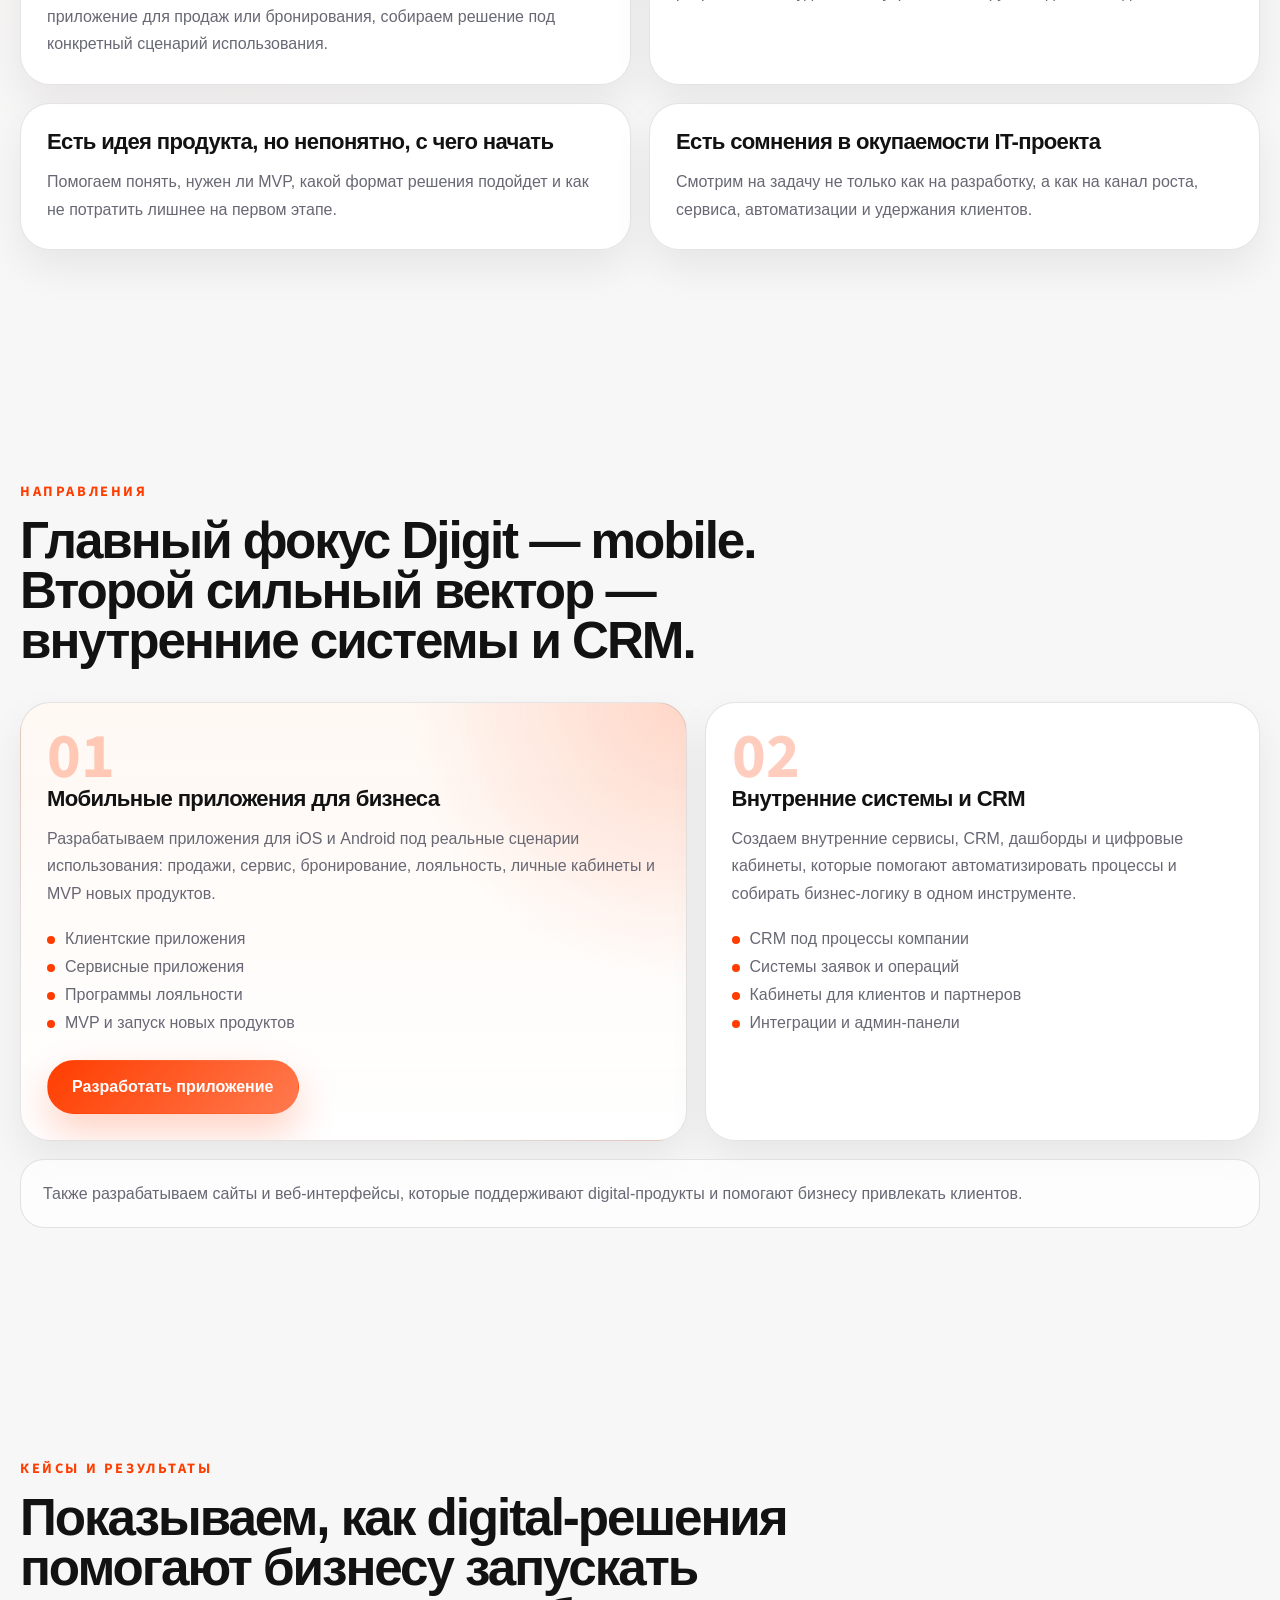
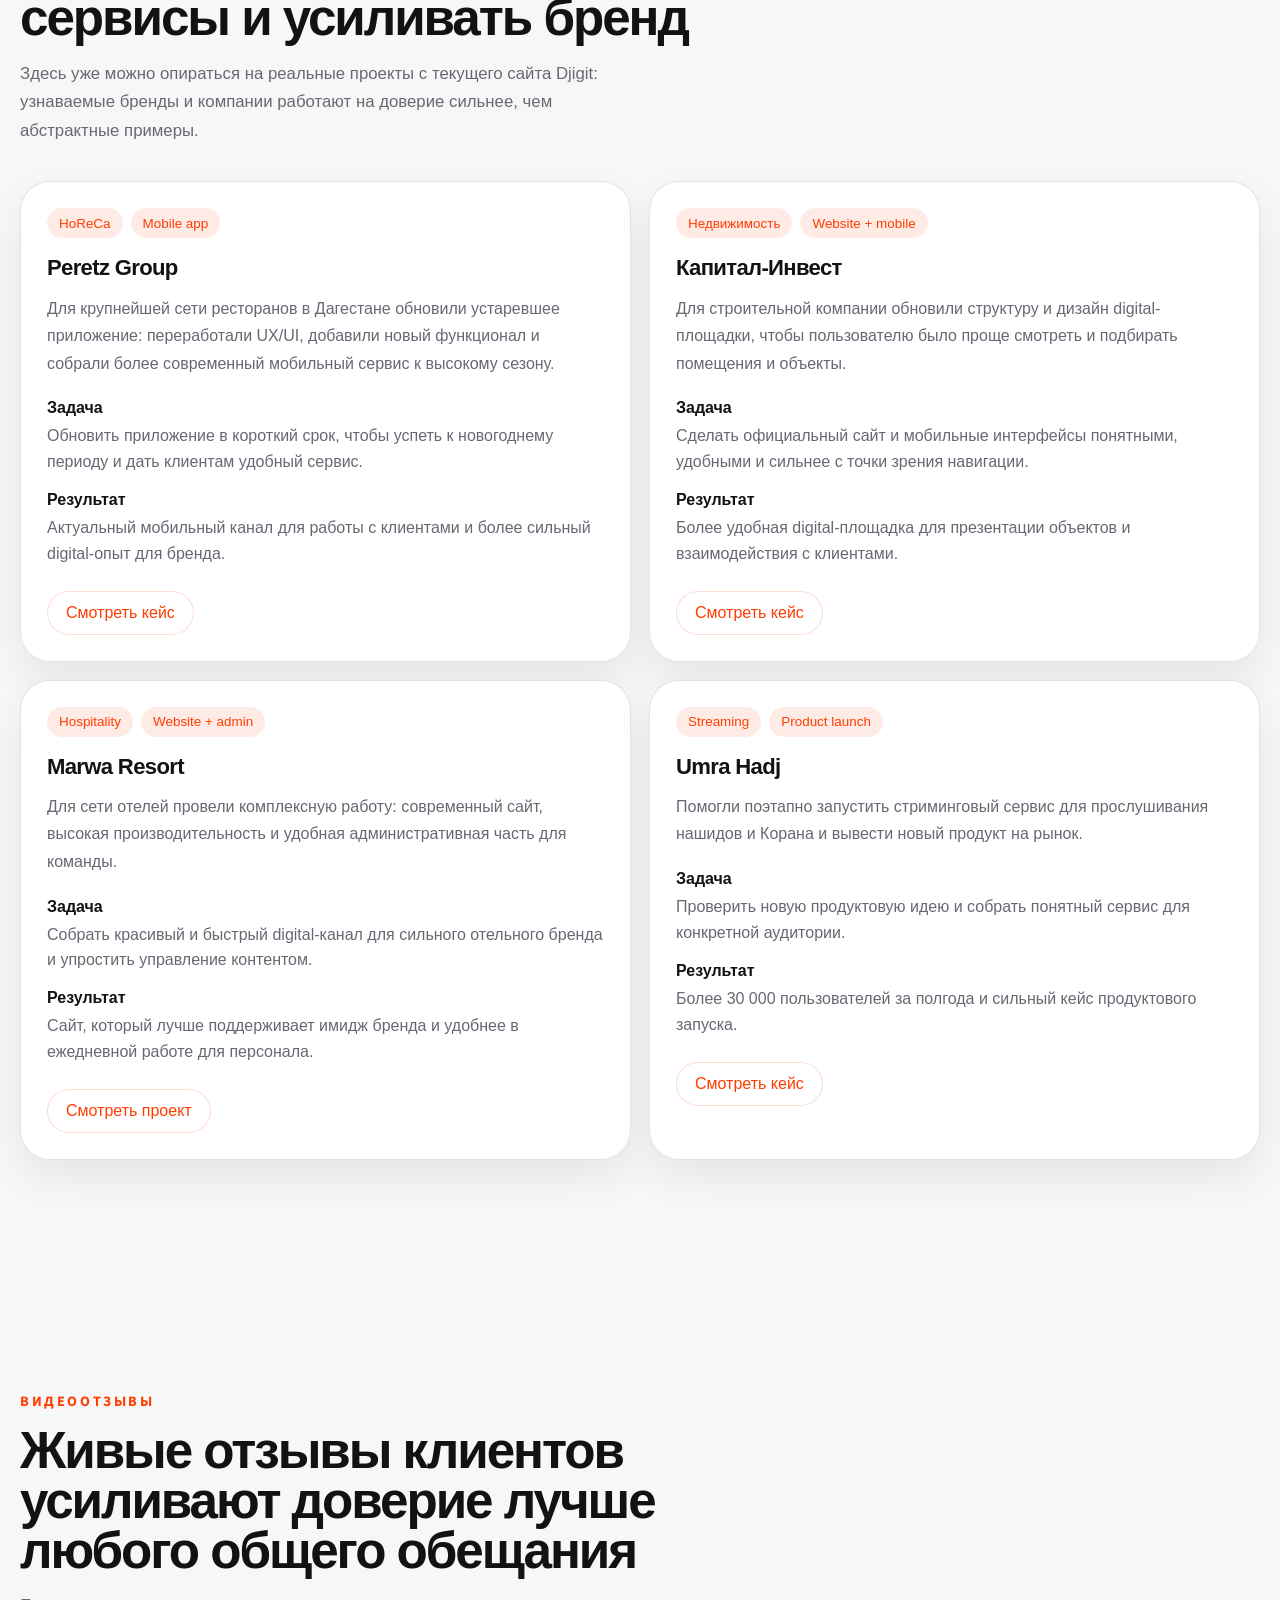
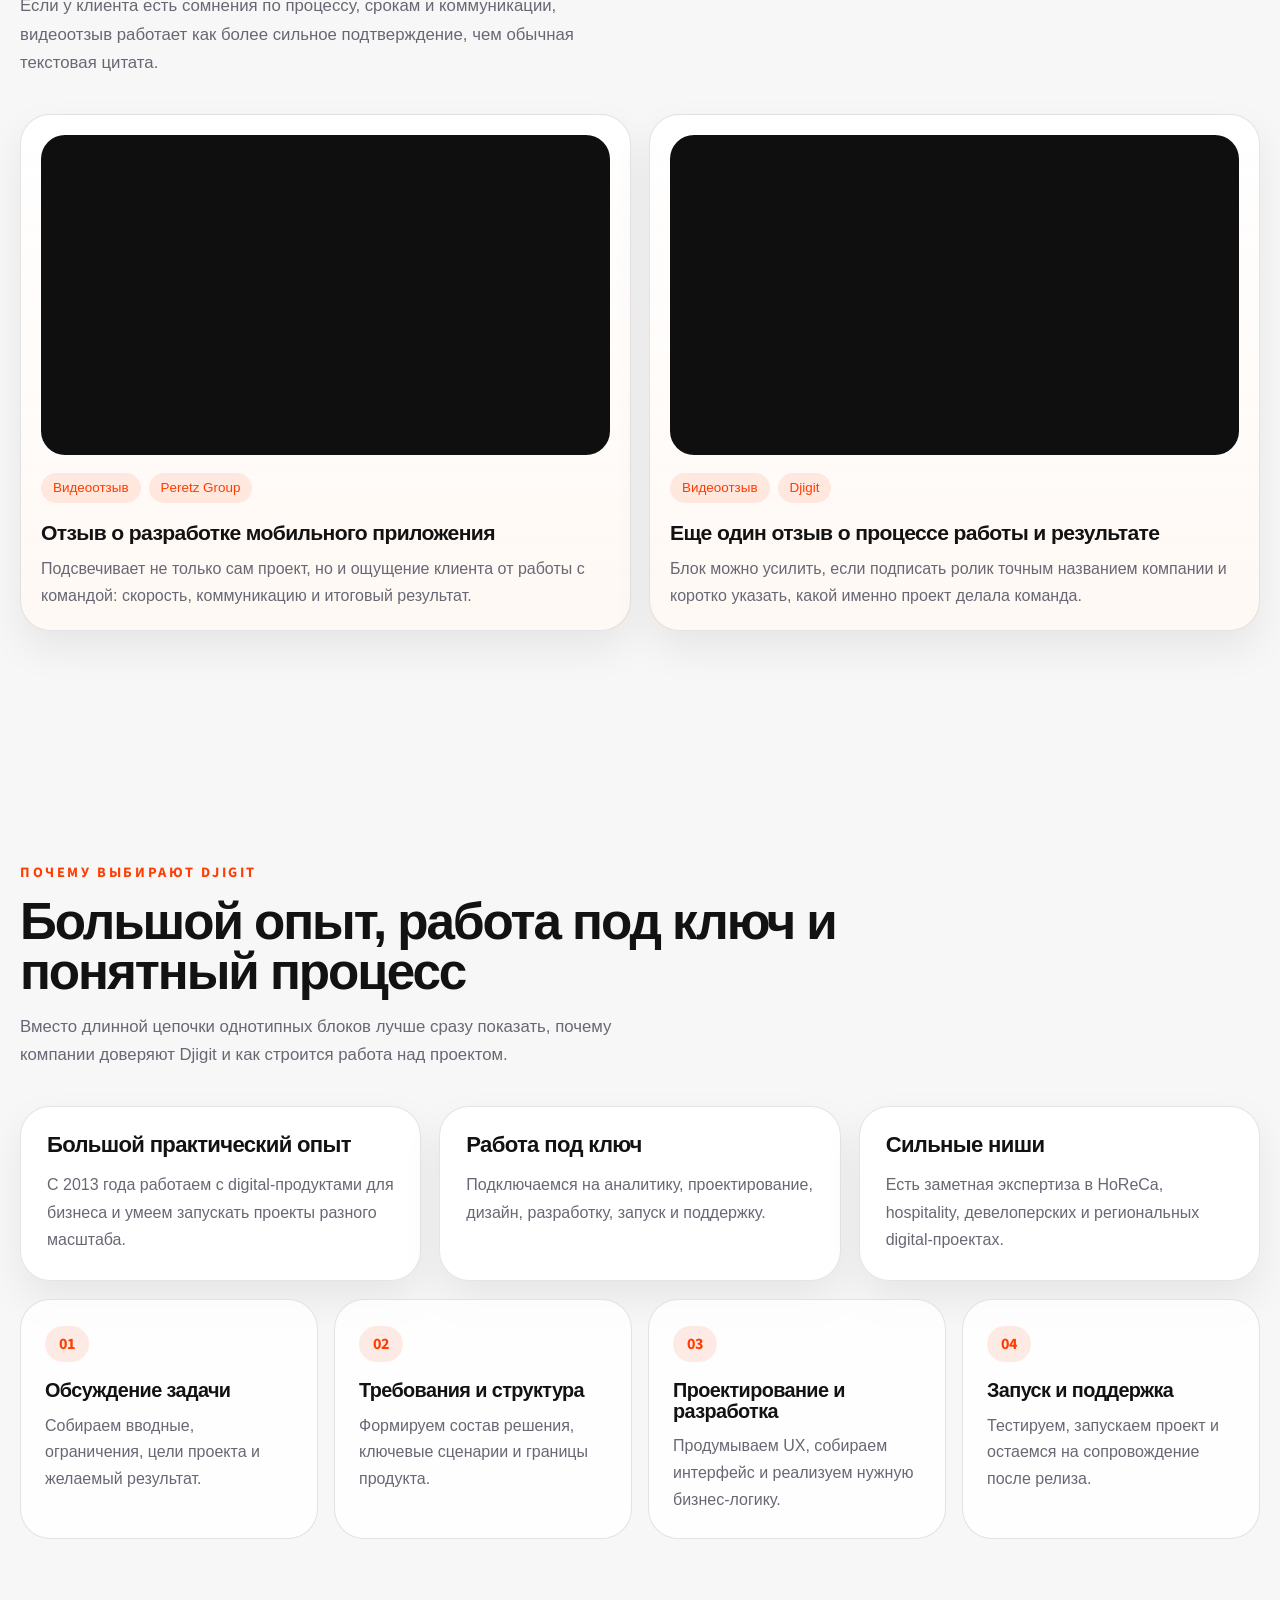
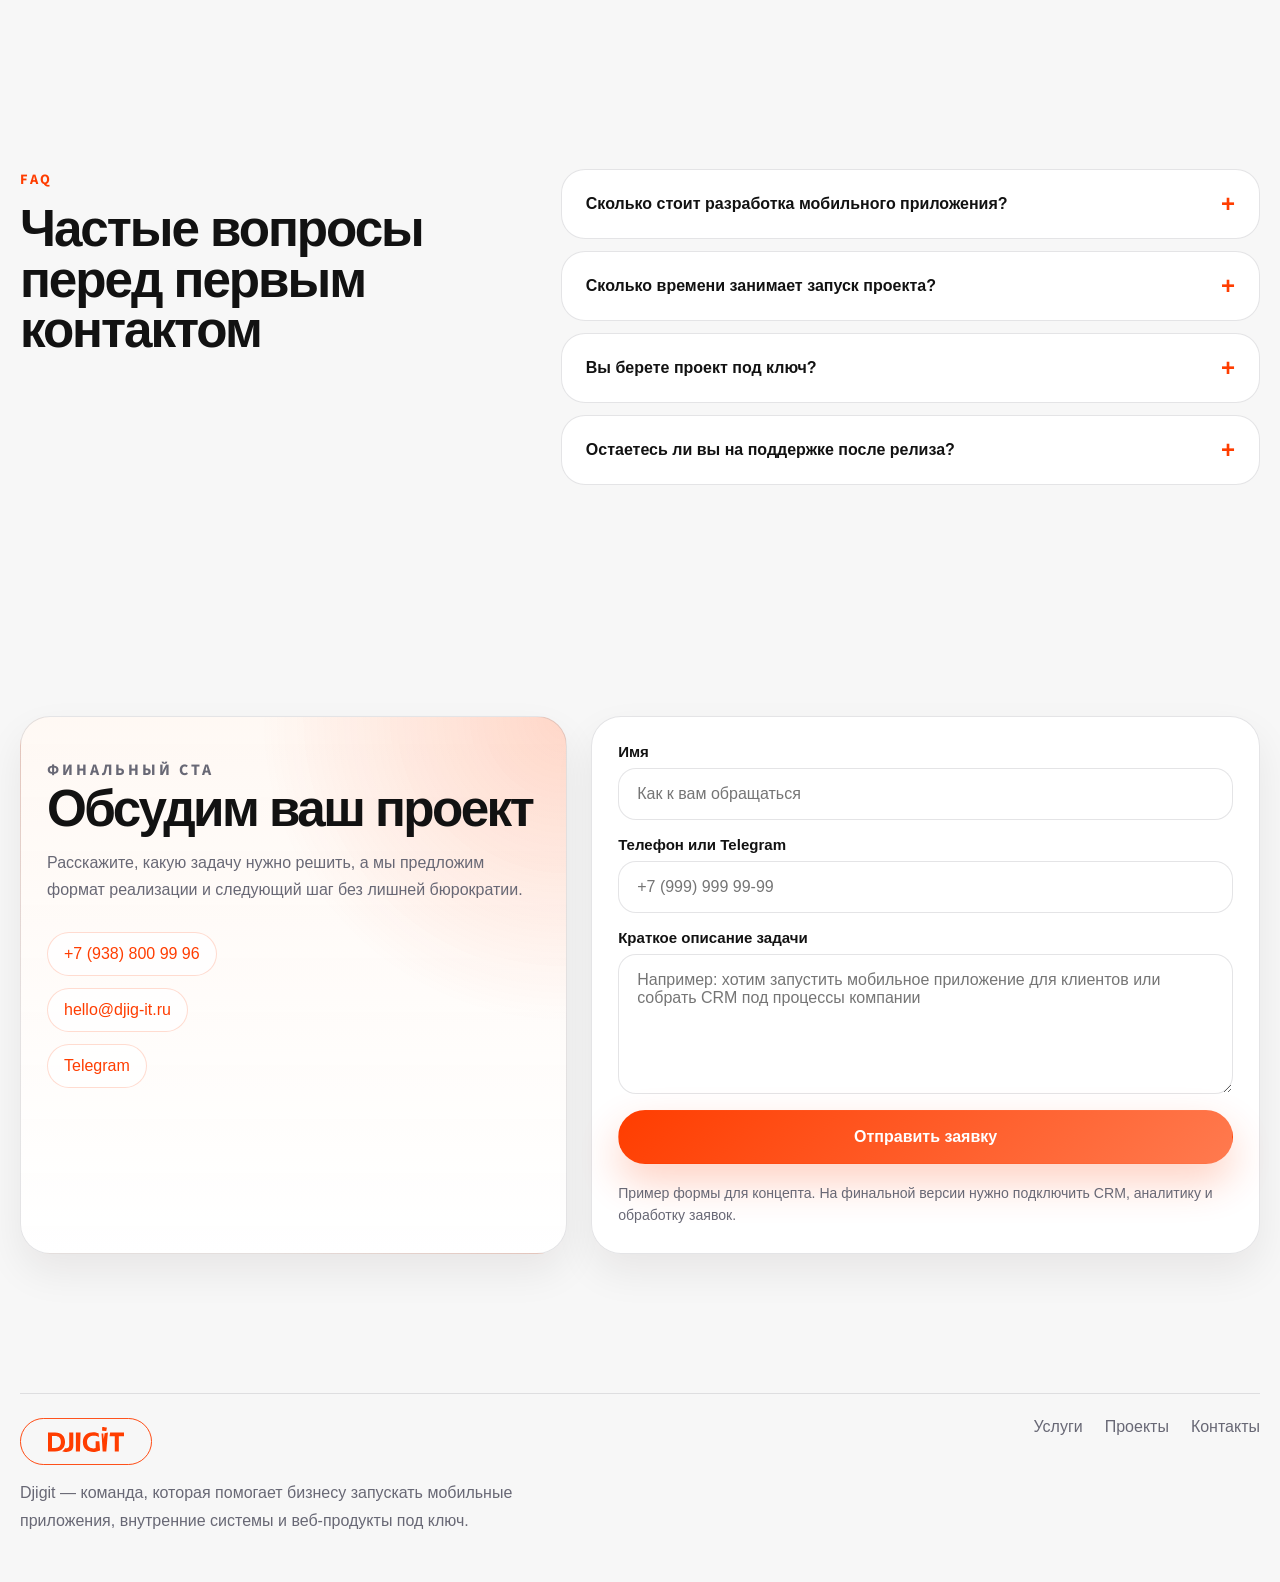
==== commit 101c0f4f: "Update hero heading to apps and websites" ====
--- a/index.html
+++ b/index.html
@@ -3,7 +3,7 @@
   <head>
     <meta charset="utf-8" />
     <meta name="viewport" content="width=device-width, initial-scale=1" />
-    <title>Djigit | Разработка приложений и сложных систем с фокусом на ROI</title>
+    <title>Djigit | Разработка приложений и сайтов с фокусом на ROI</title>
     <meta
       name="description"
       content="Djigit помогает бизнесу запускать IT-продукты, которые экономят бюджет и приносят прибыль: приложения, сложные системы и цифровые сервисы с фокусом на окупаемость."
@@ -63,7 +63,7 @@
               </div>
               <h1 class="hero__title reveal">
                 <span class="hero__title-copy">
-                  Разработка приложений и сложных систем с фокусом на
+                  Разработка приложений и сайтов с фокусом на
                 </span>
                 <span class="hero__title-tag">ROI</span>
               </h1>
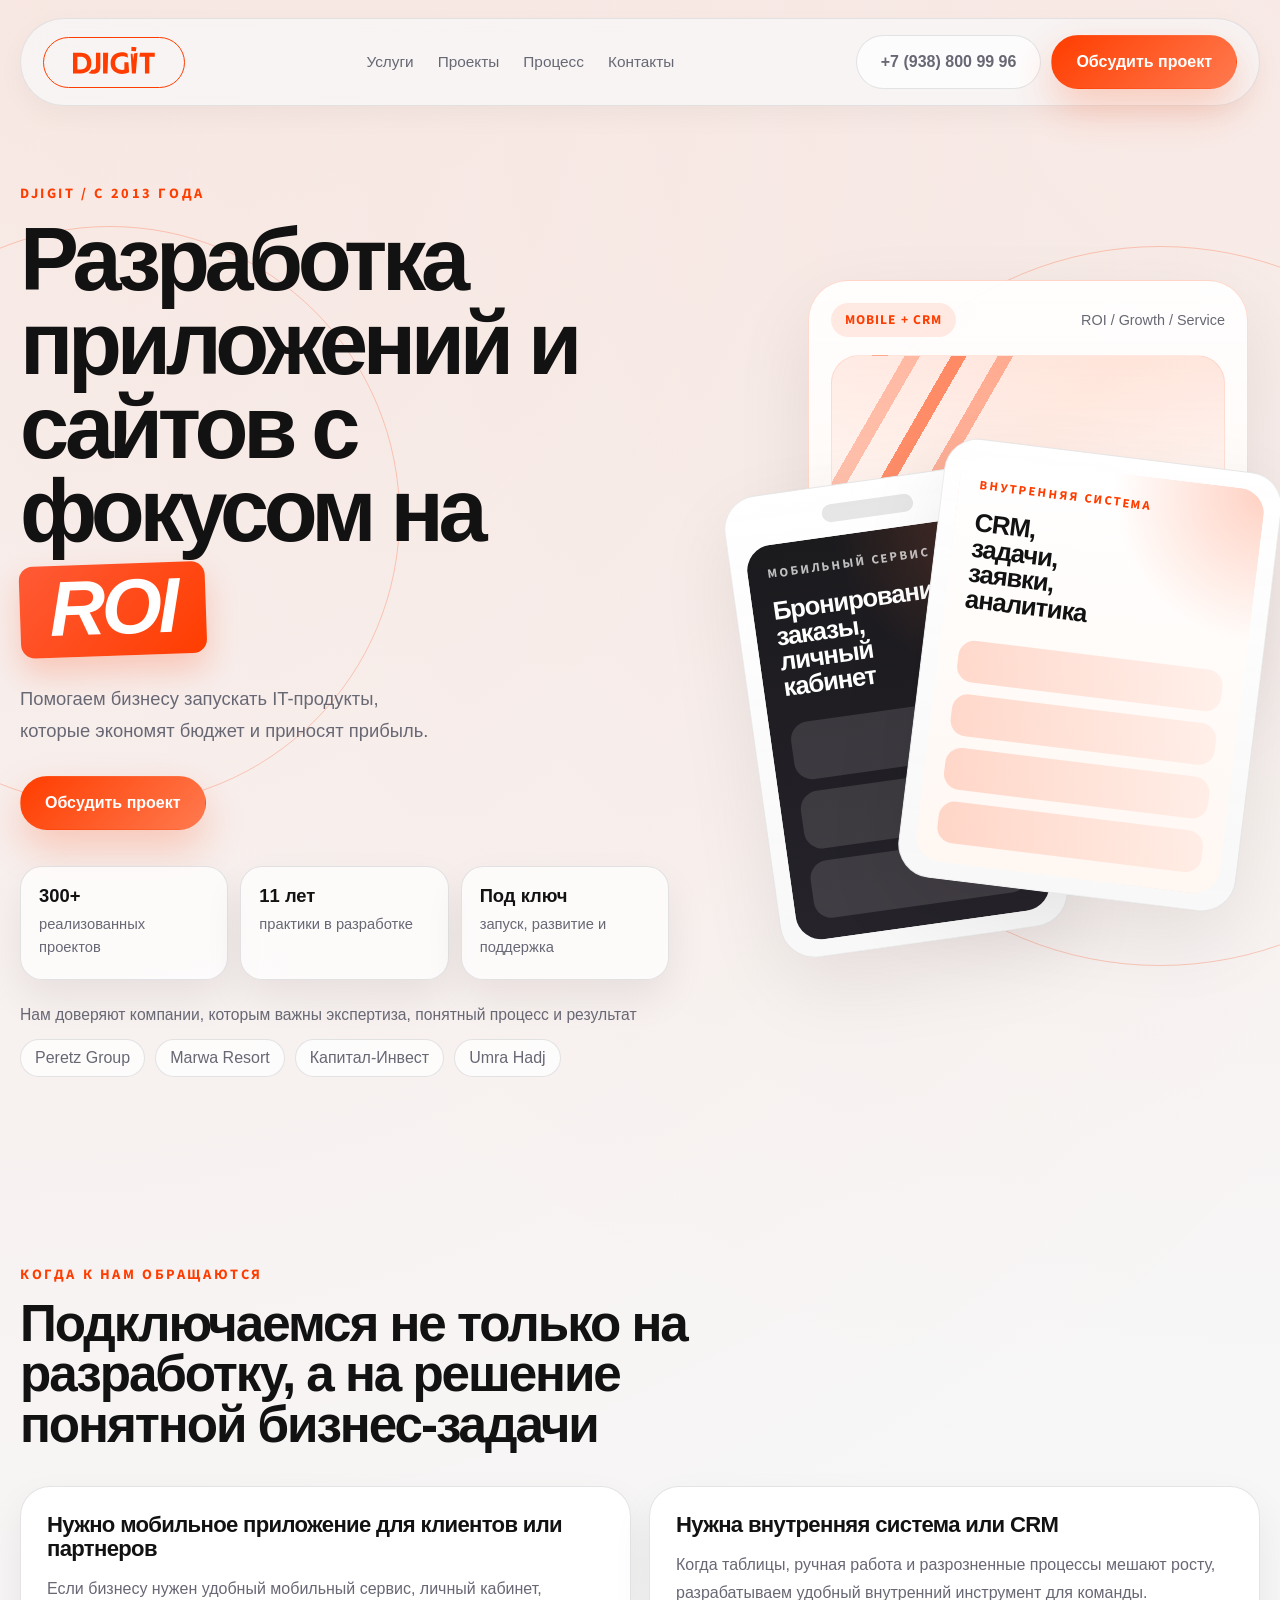
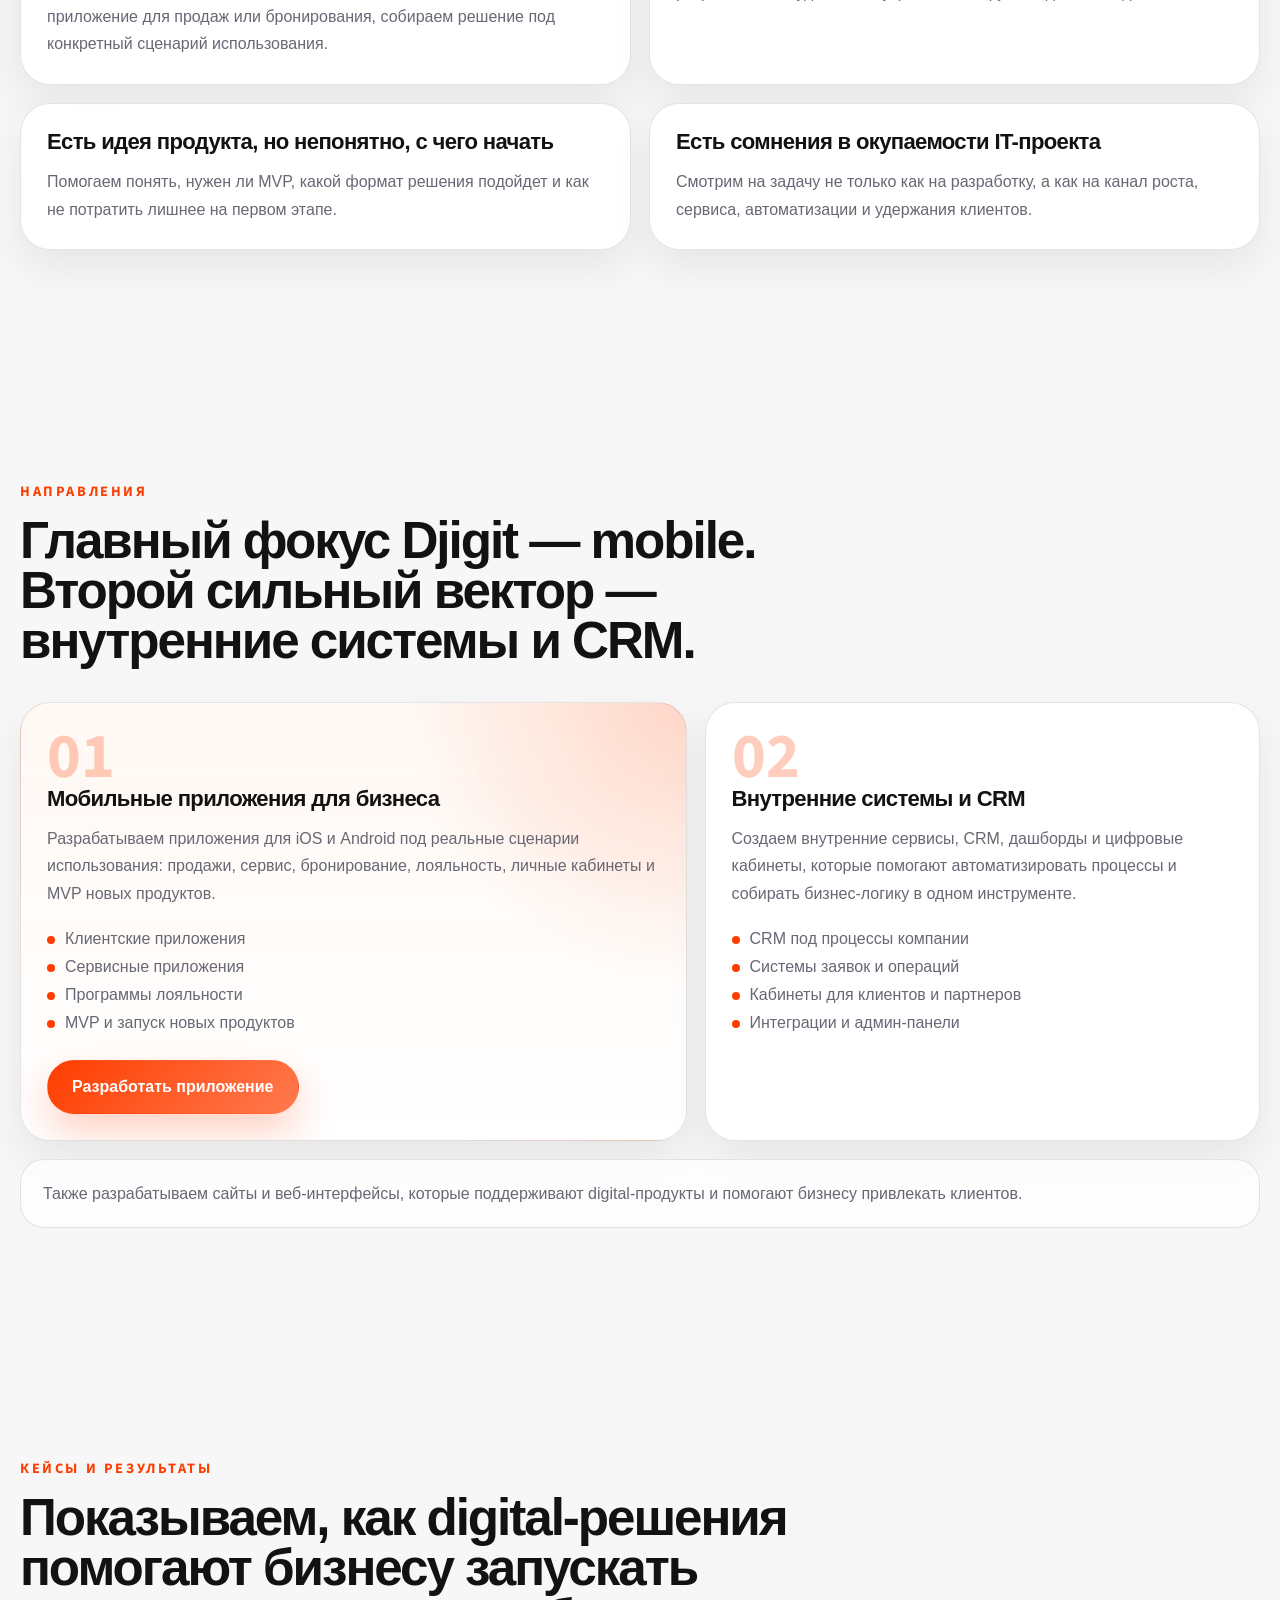
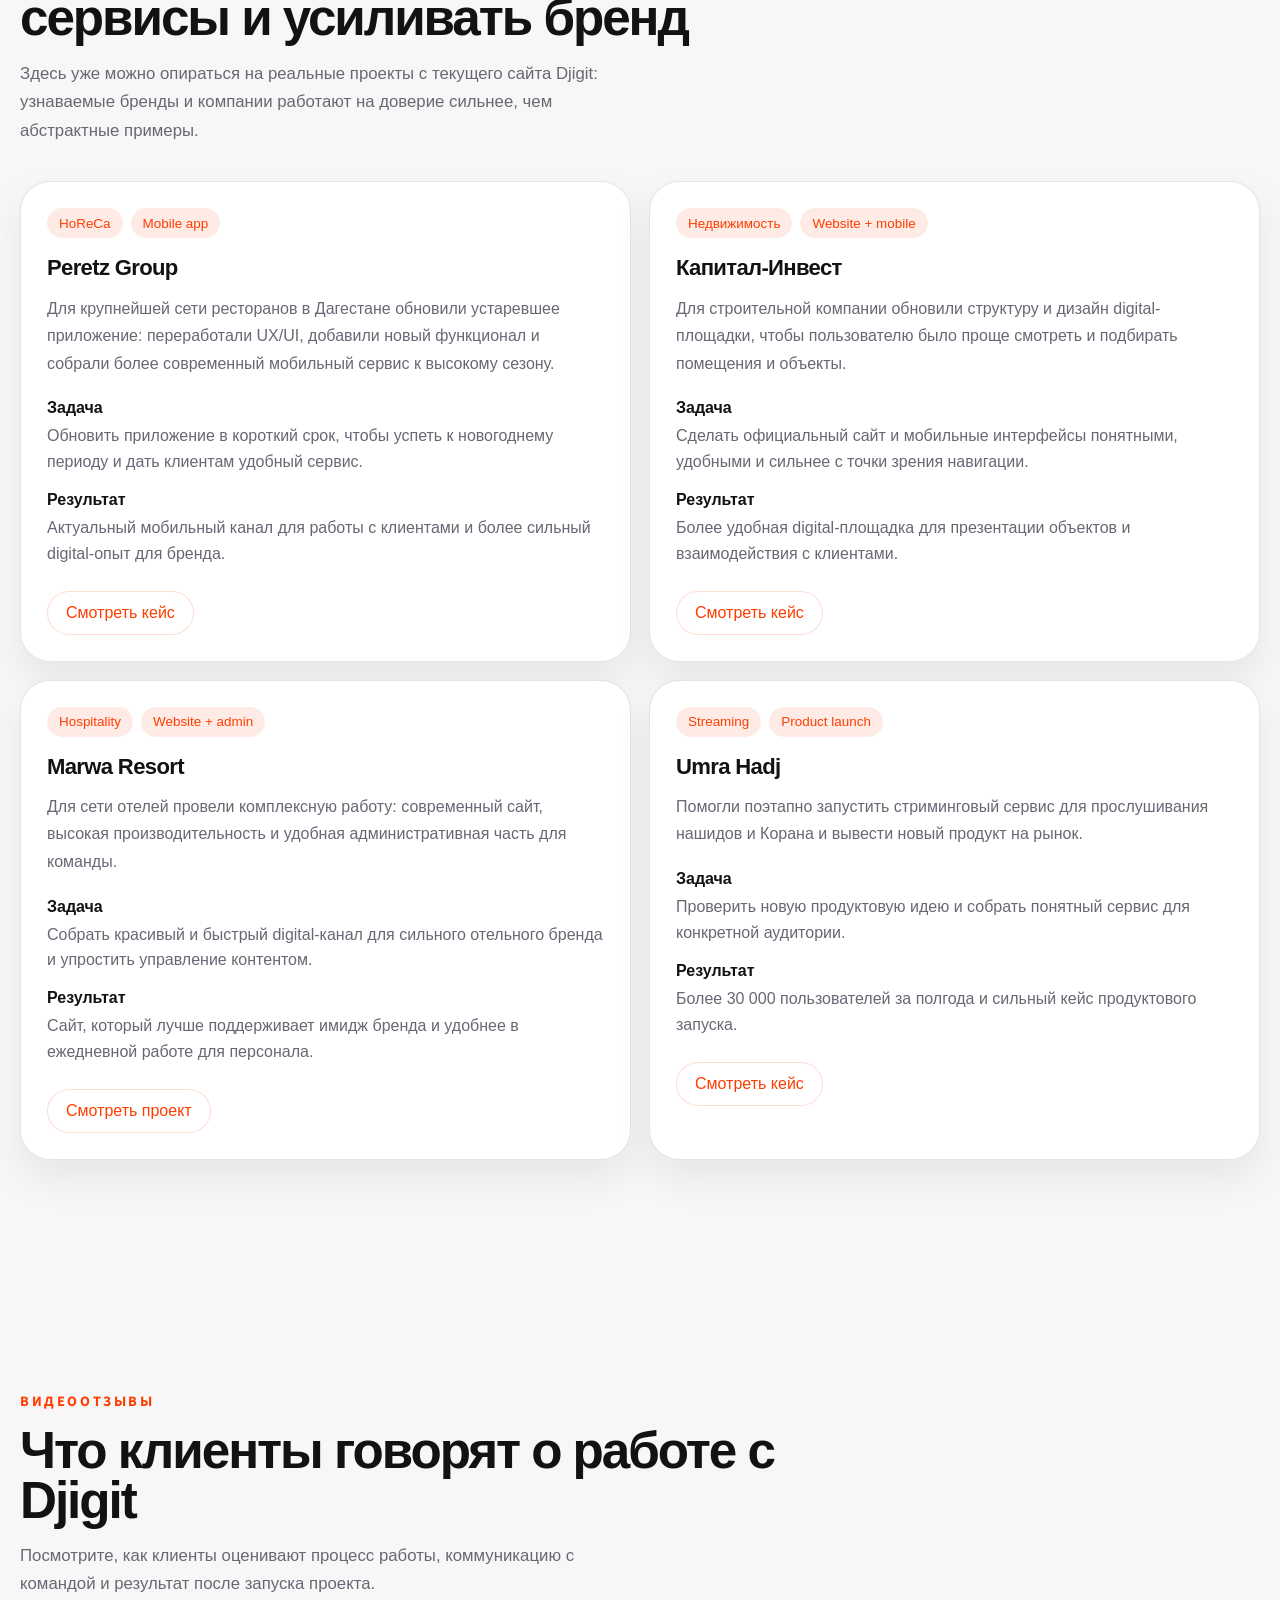
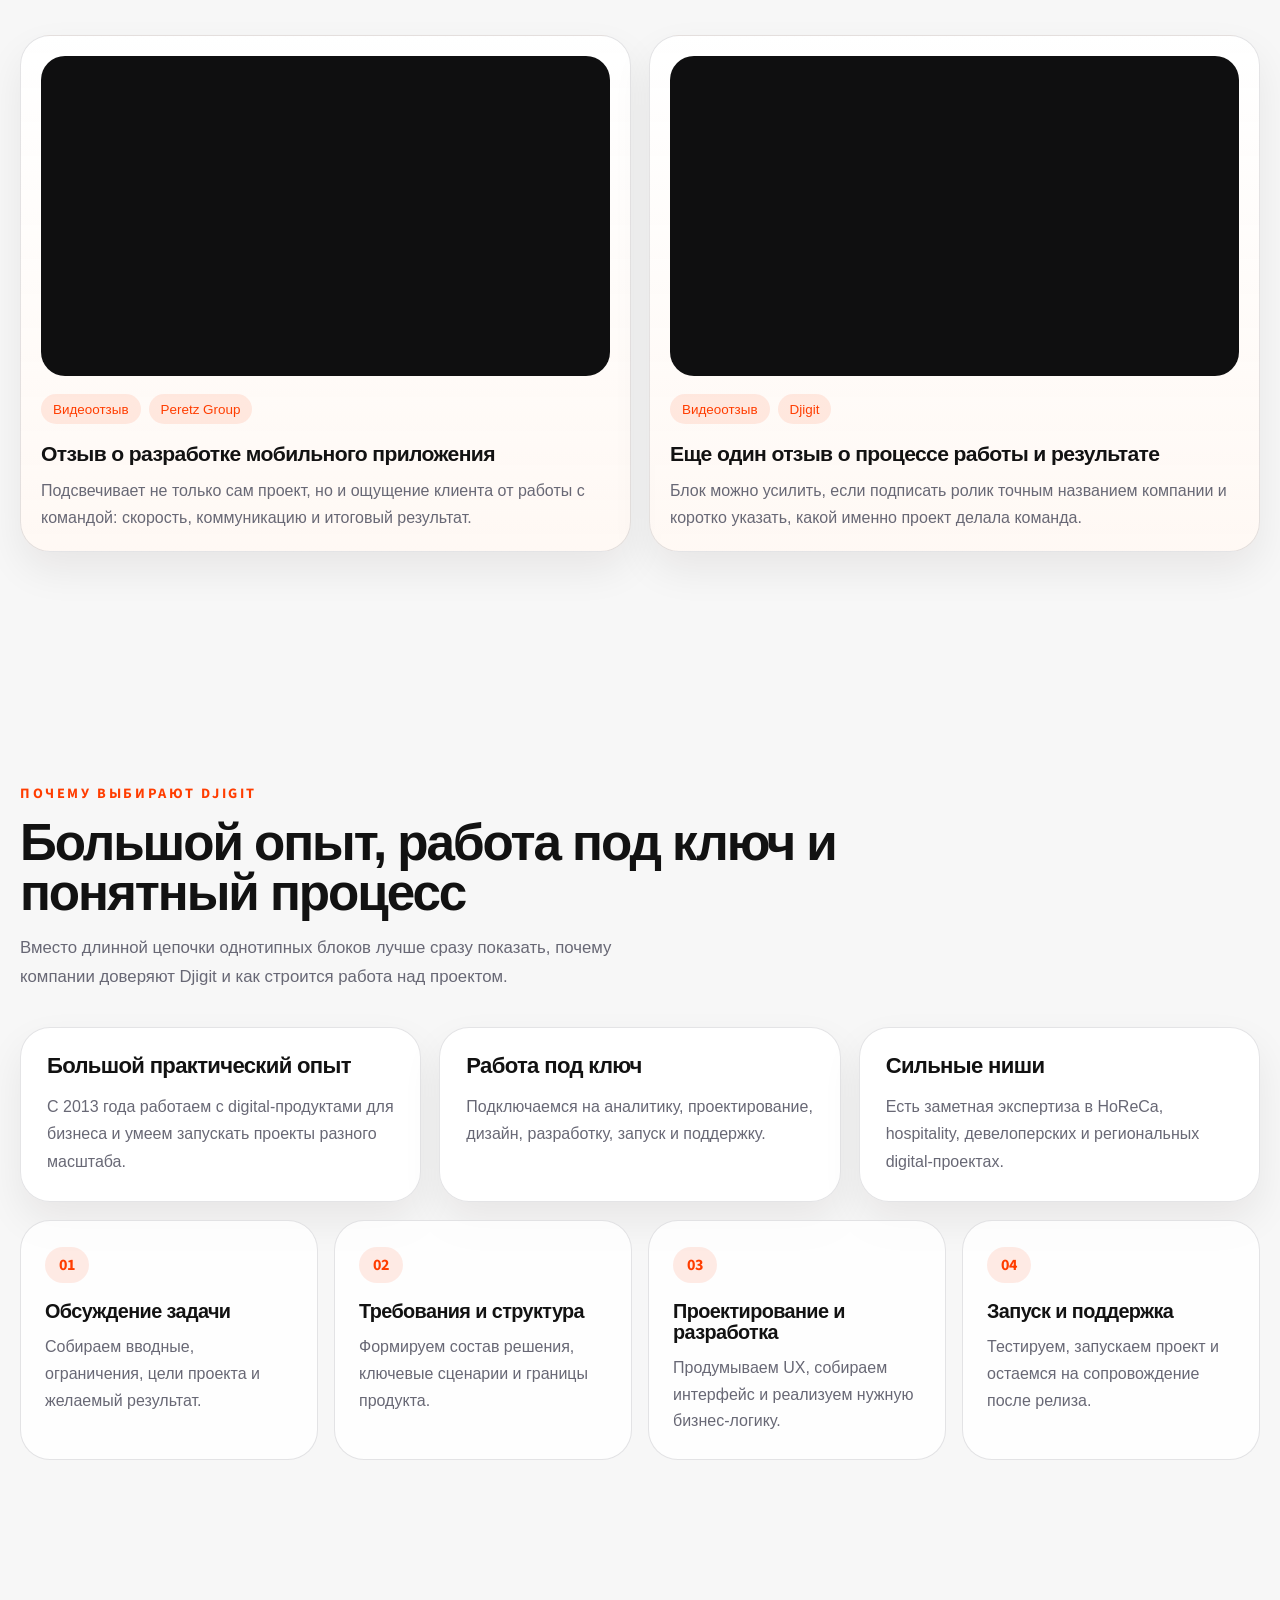
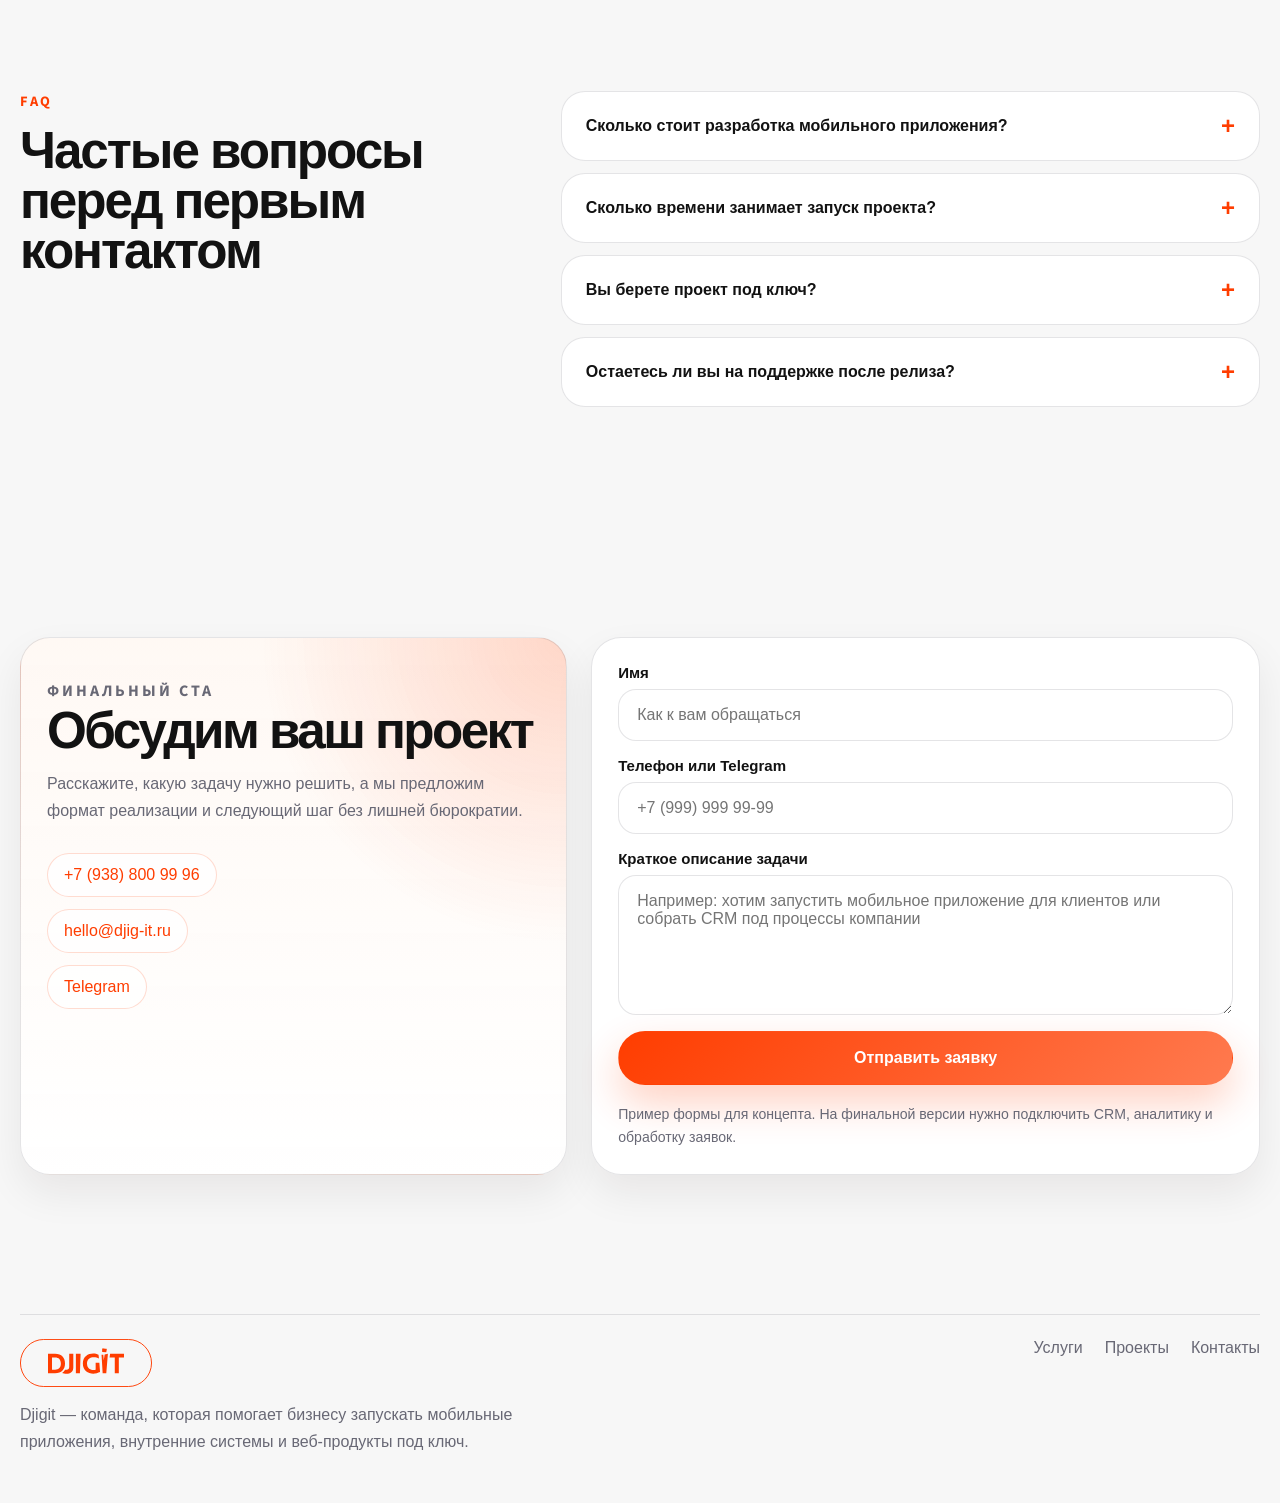
==== commit 63a2c49d: "Refine video reviews copy" ====
--- a/index.html
+++ b/index.html
@@ -386,10 +386,10 @@
           <div class="container">
             <div class="section-heading reveal">
               <p class="eyebrow">ВИДЕООТЗЫВЫ</p>
-              <h2>Живые отзывы клиентов усиливают доверие лучше любого общего обещания</h2>
+              <h2>Что клиенты говорят о работе с Djigit</h2>
               <p>
-                Если у клиента есть сомнения по процессу, срокам и коммуникации, видеоотзыв
-                работает как более сильное подтверждение, чем обычная текстовая цитата.
+                Посмотрите, как клиенты оценивают процесс работы, коммуникацию с
+                командой и результат после запуска проекта.
               </p>
             </div>
 
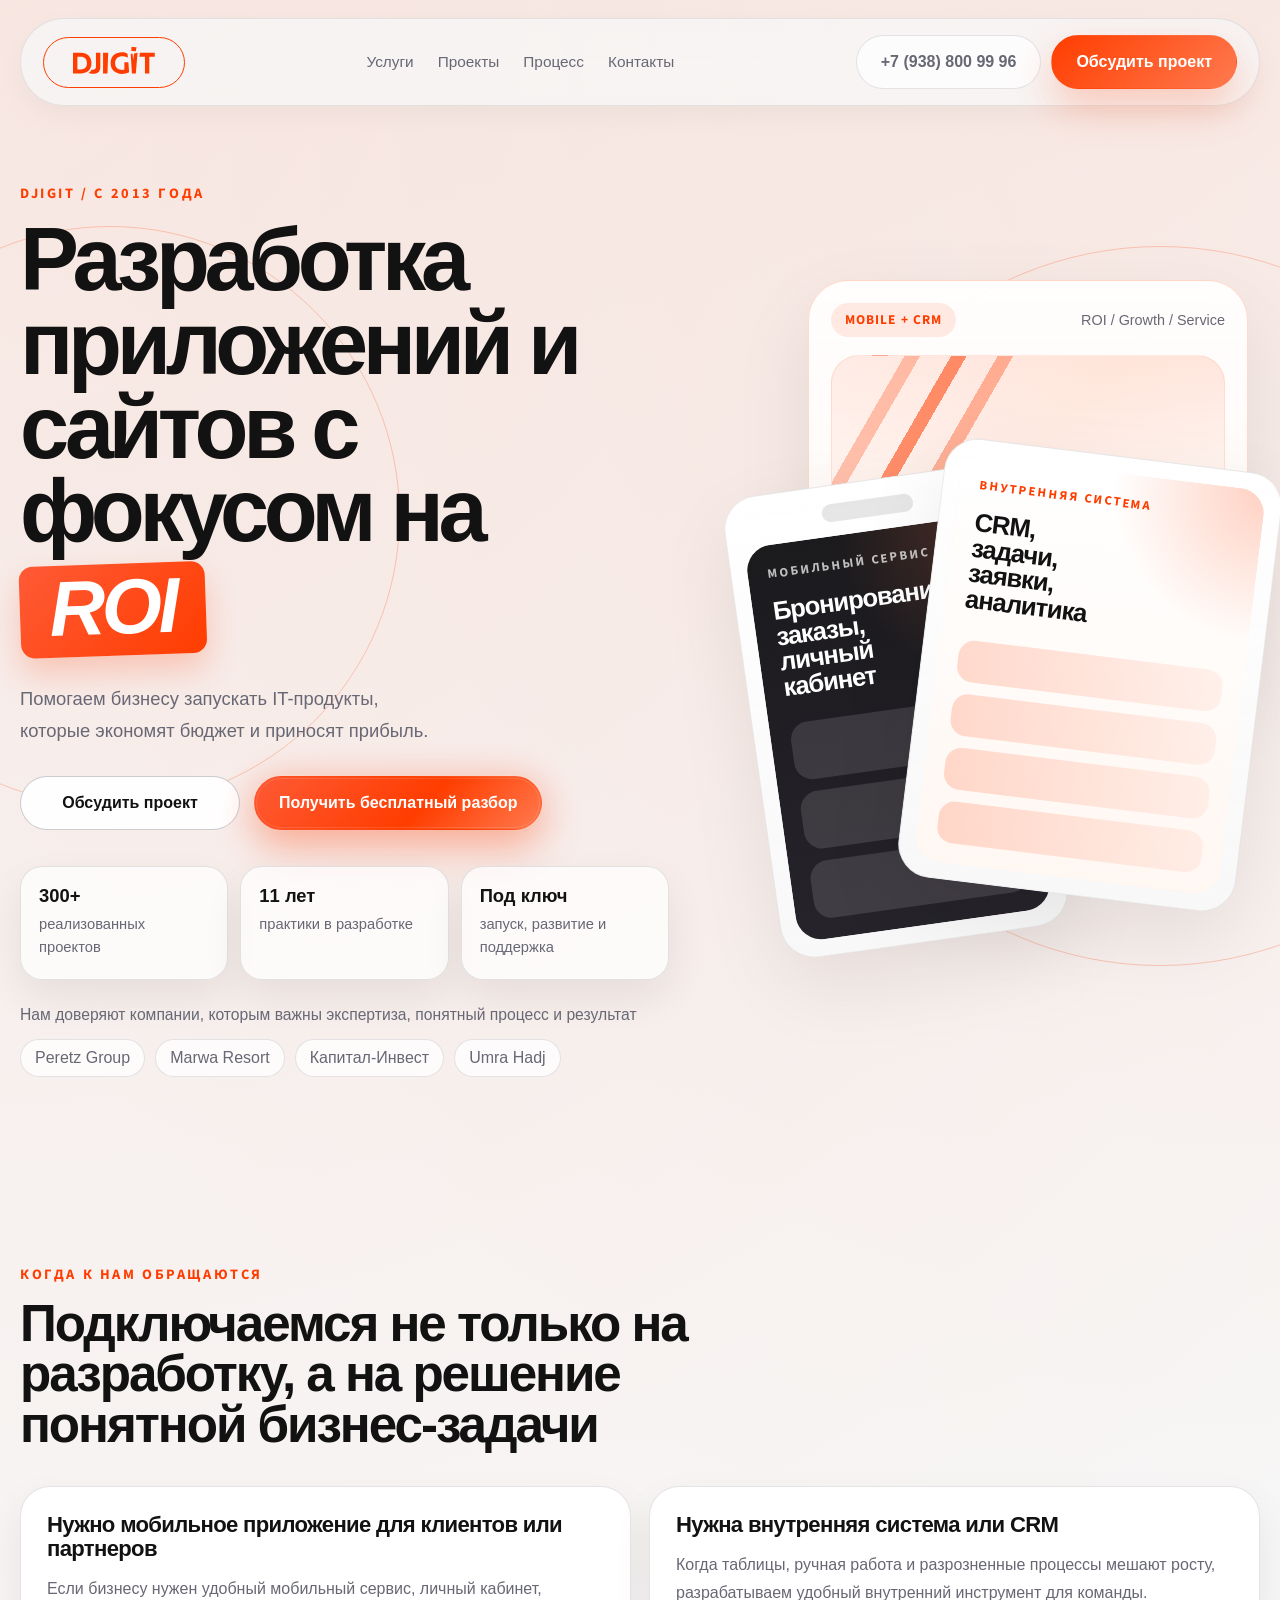
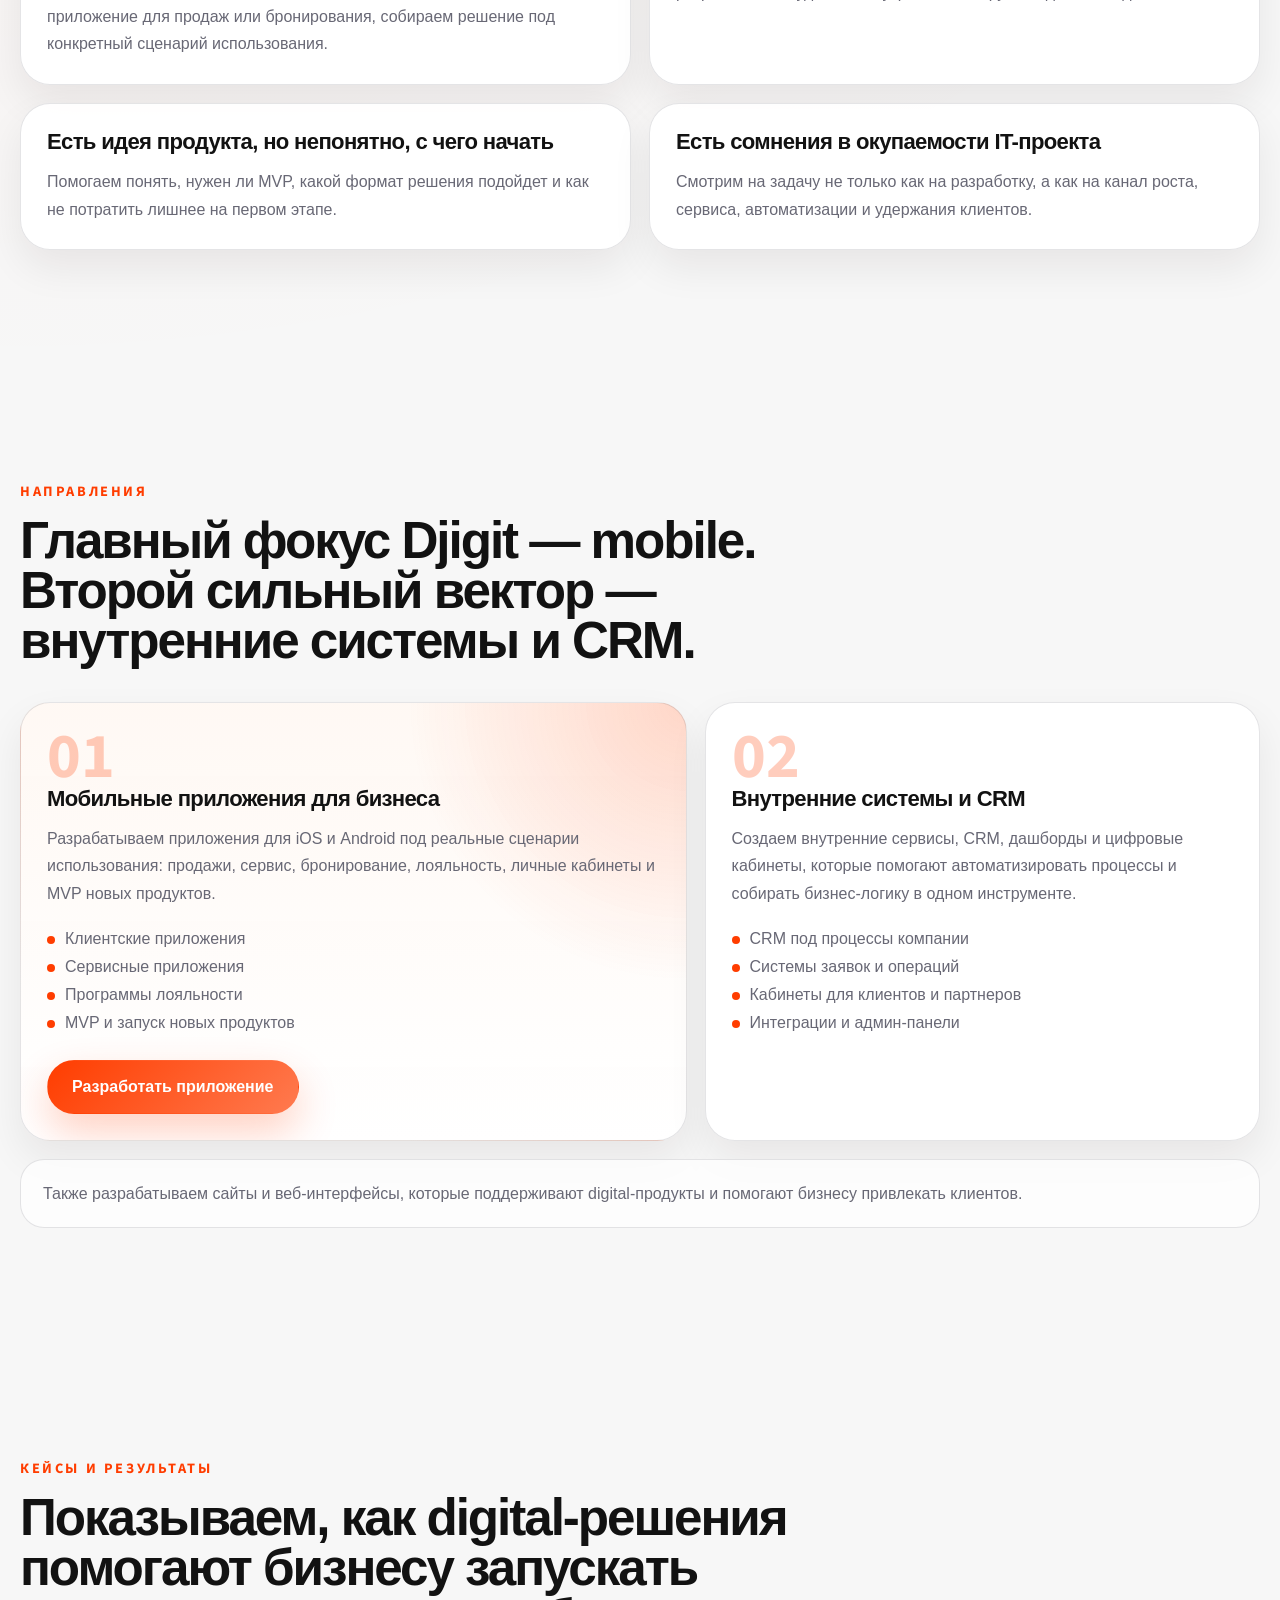
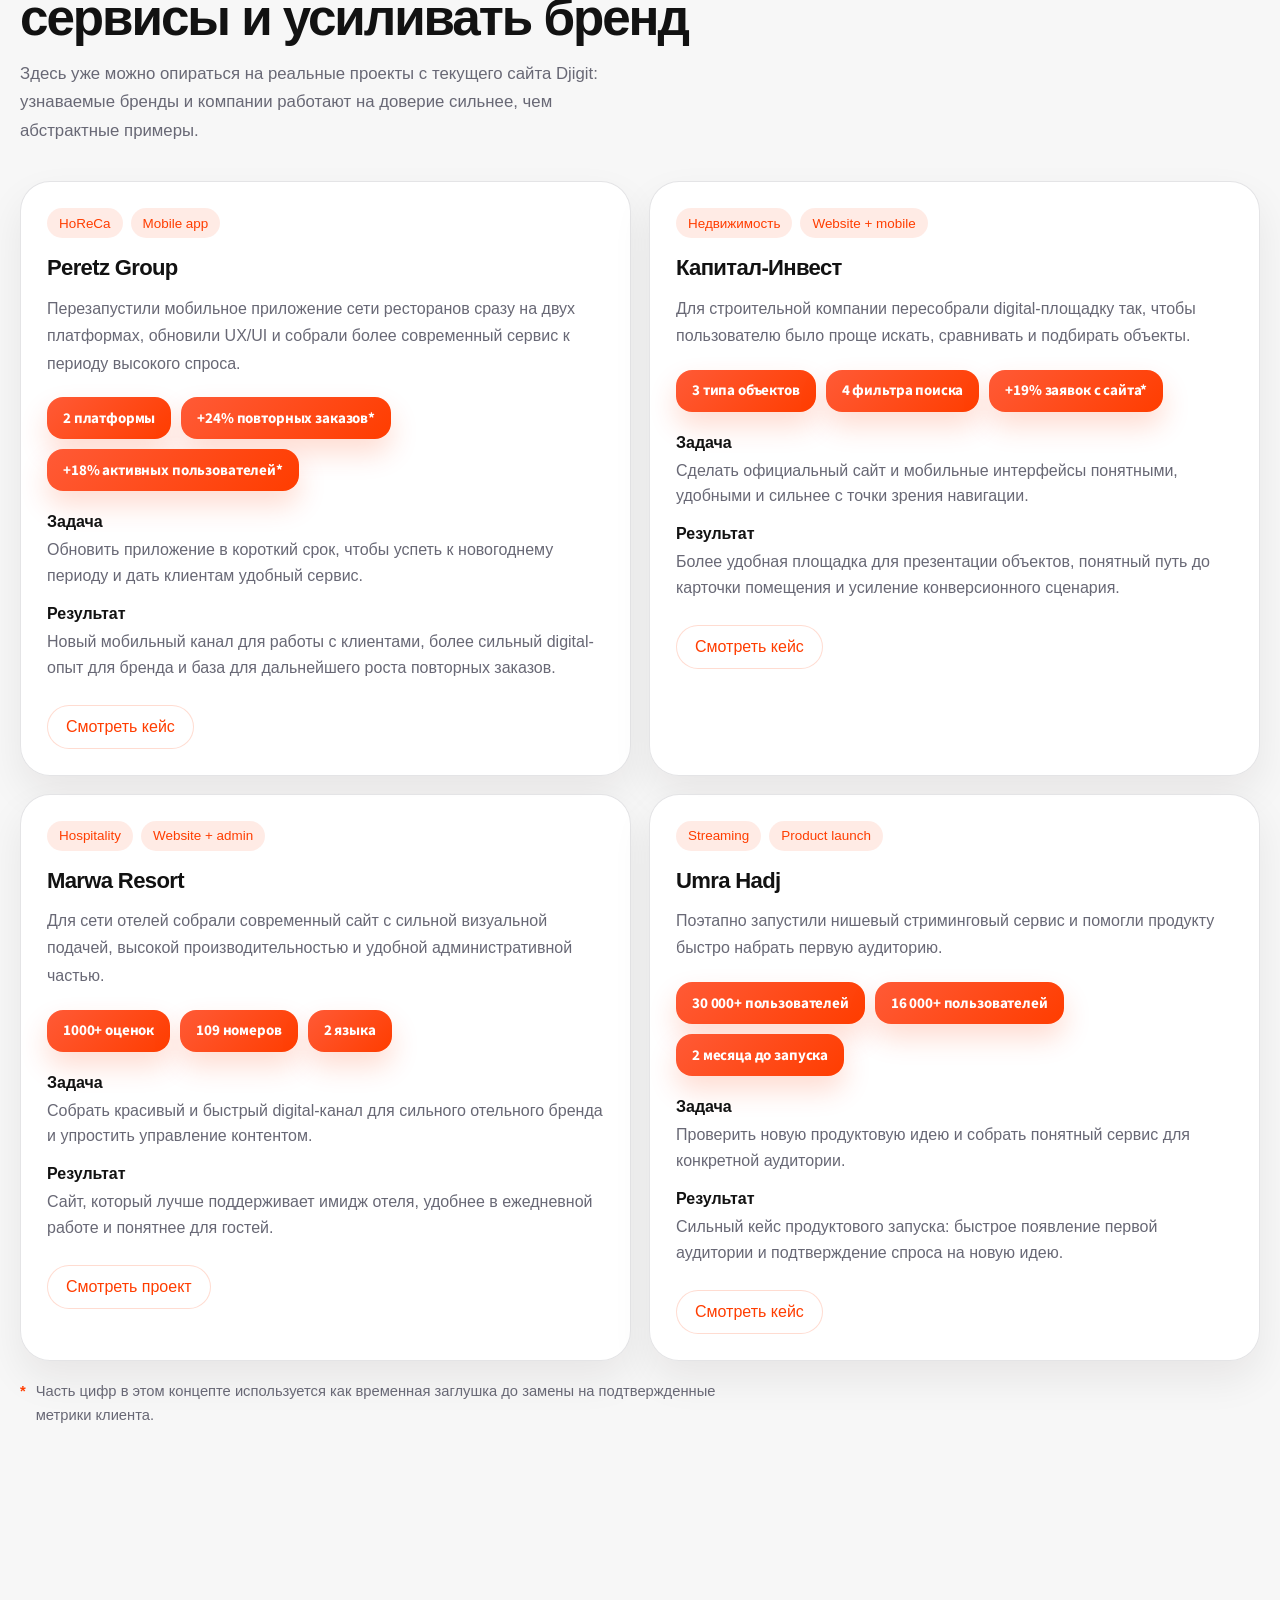
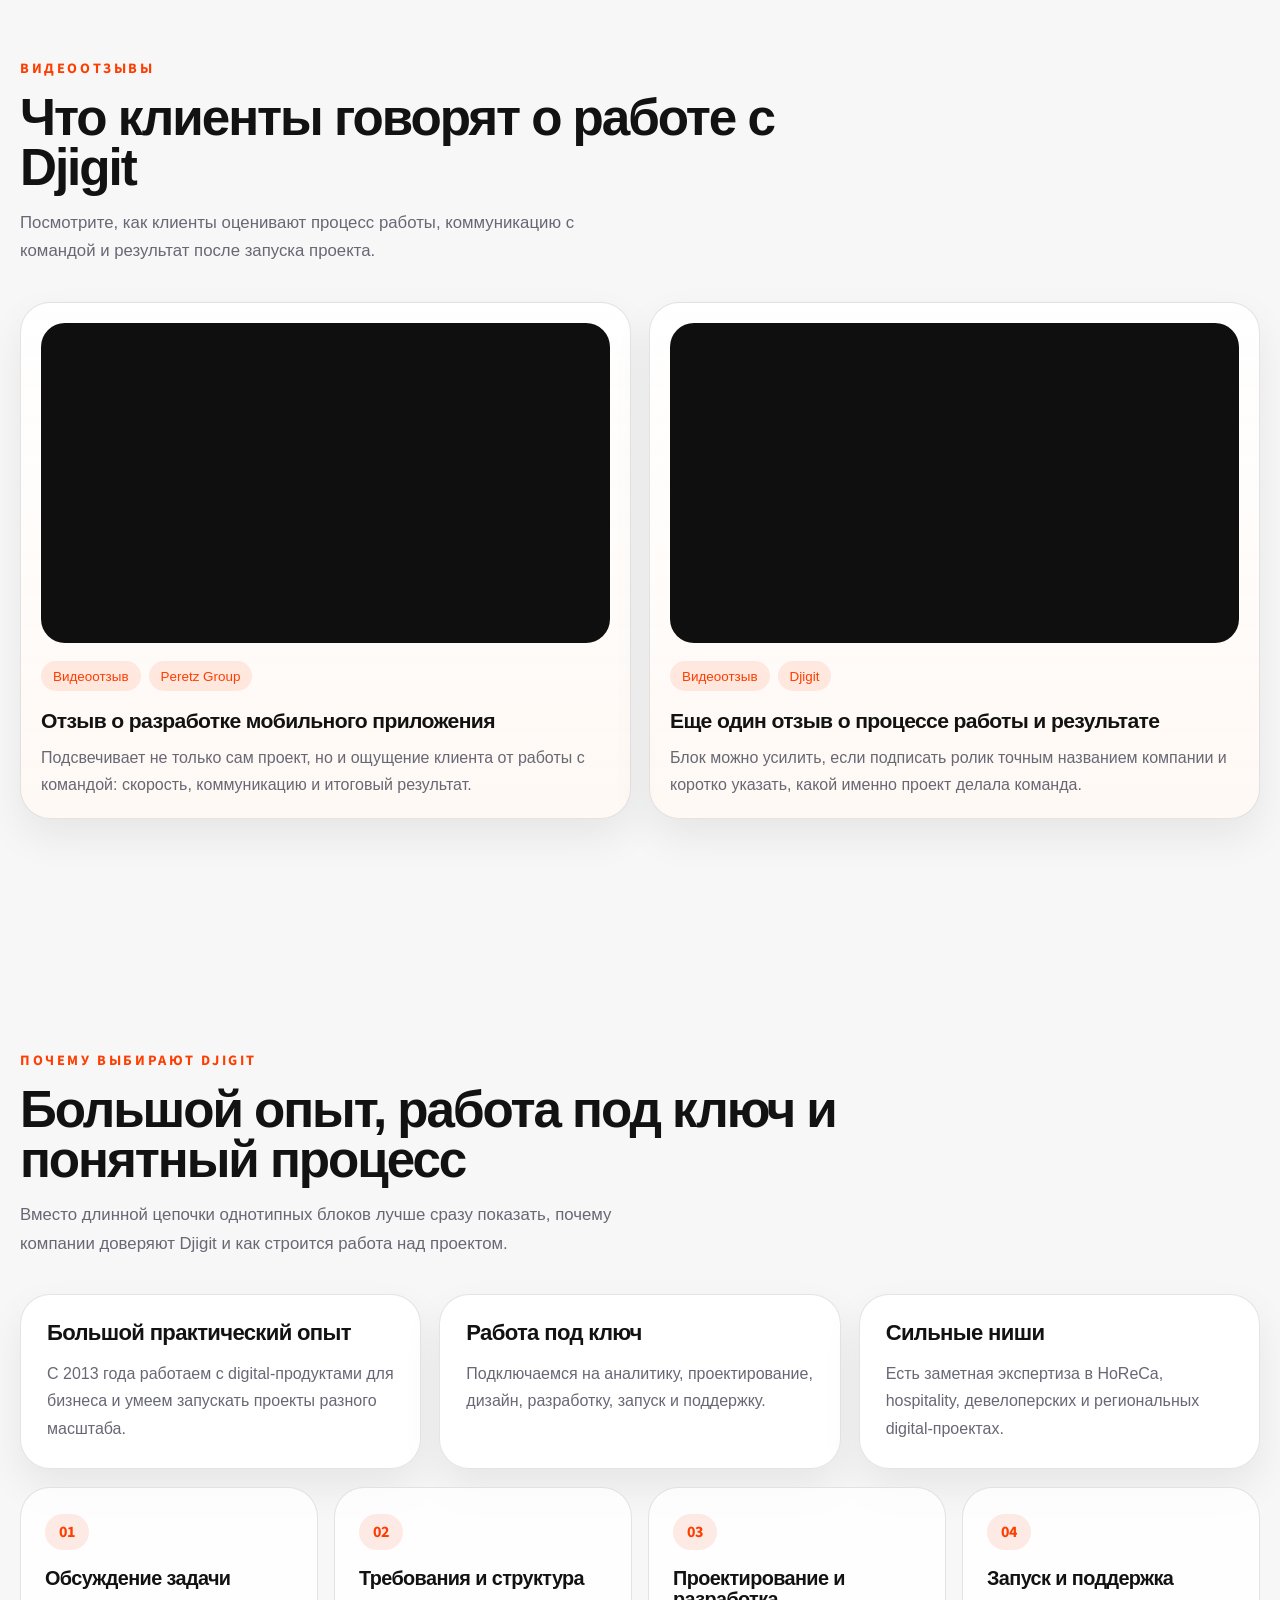
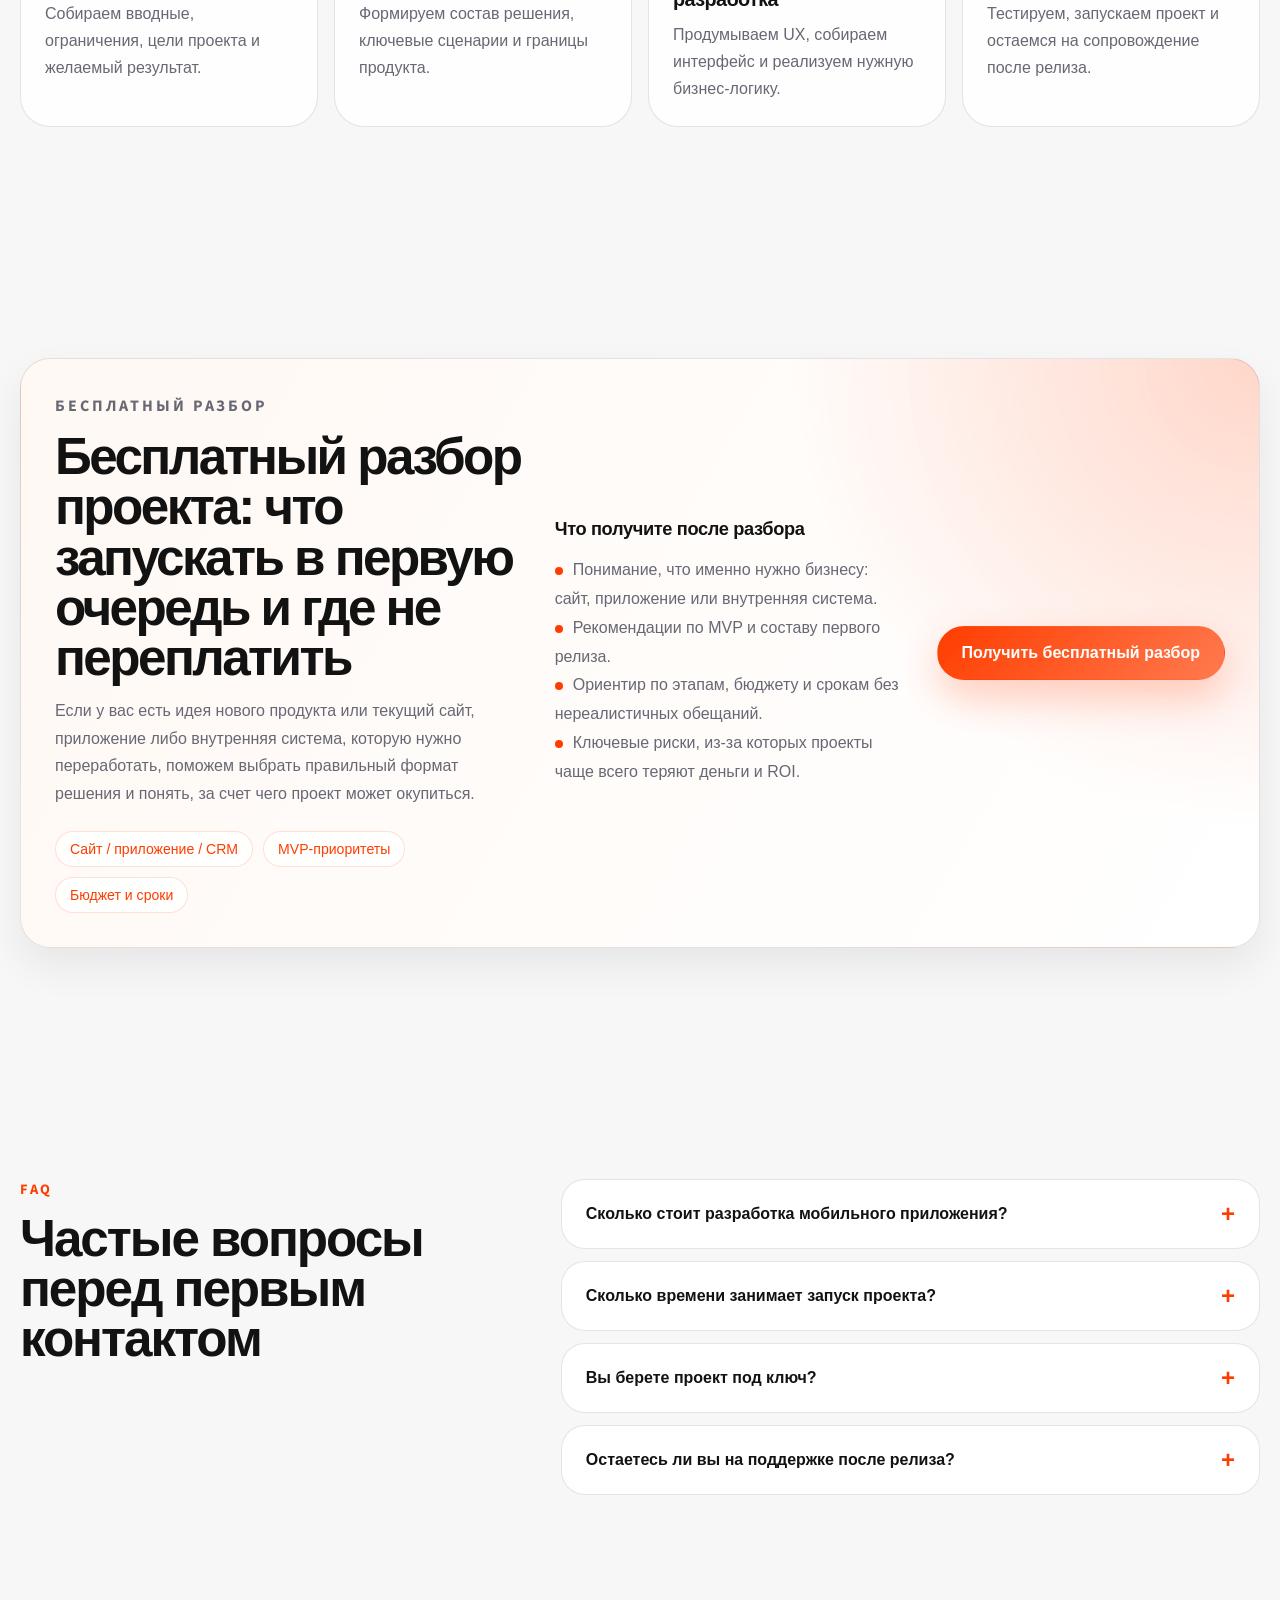
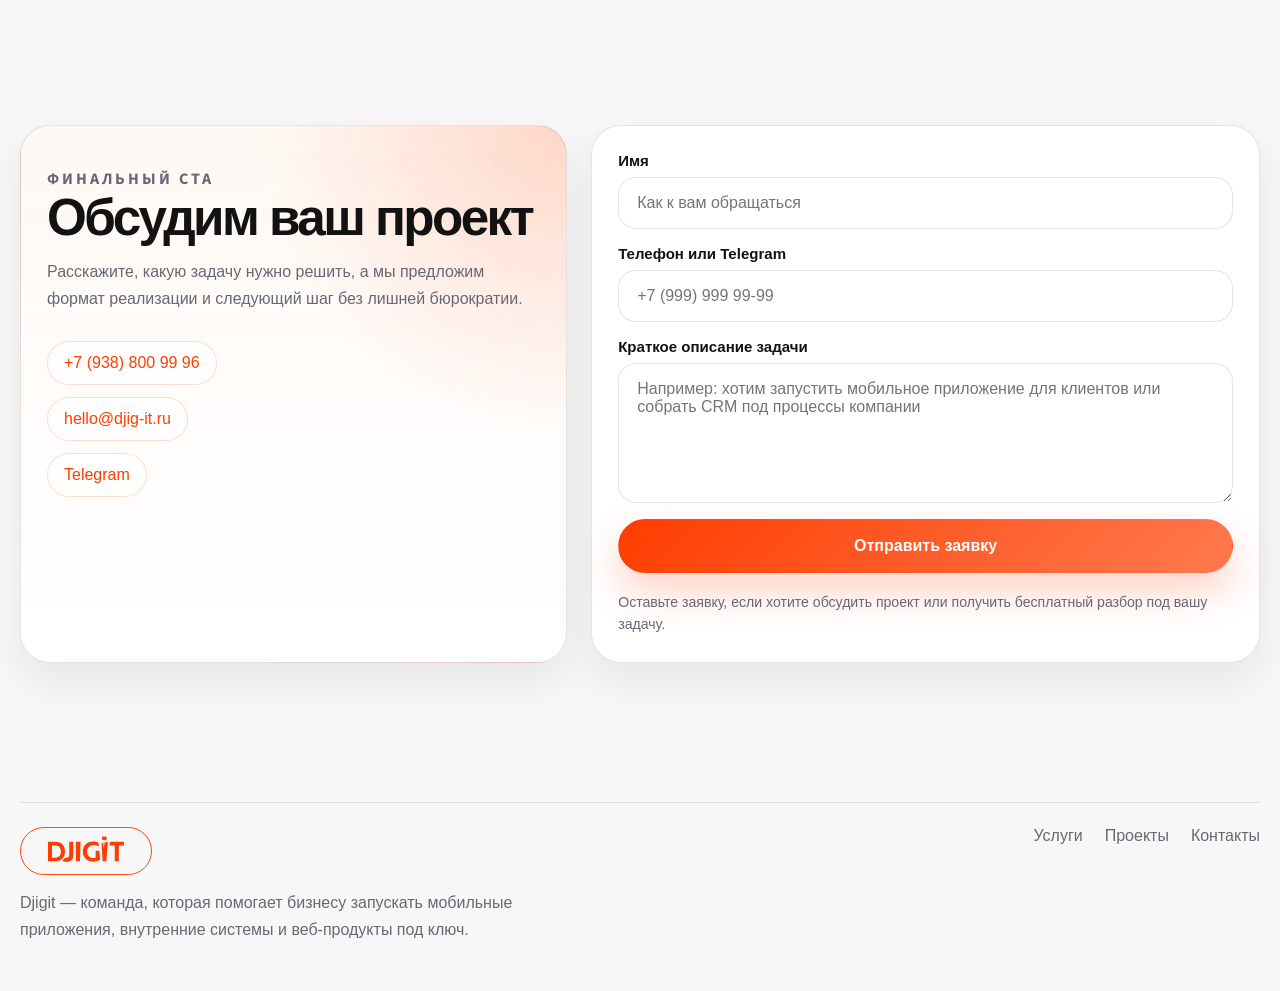
==== commit 573f1225: "Enhance hero CTA and lead magnet" ====
--- a/index.html
+++ b/index.html
@@ -73,7 +73,10 @@
               </p>
 
               <div class="hero__actions reveal">
-                <a class="button button--primary" href="#lead-form">Обсудить проект</a>
+                <a class="button button--secondary" href="#lead-form">Обсудить проект</a>
+                <a class="button button--magnet" href="#lead-magnet">
+                  Получить бесплатный разбор
+                </a>
               </div>
 
               <div class="hero__highlights reveal">
@@ -265,10 +268,15 @@
                 </div>
                 <h3>Peretz Group</h3>
                 <p>
-                  Для крупнейшей сети ресторанов в Дагестане обновили устаревшее
-                  приложение: переработали UX/UI, добавили новый функционал и
-                  собрали более современный мобильный сервис к высокому сезону.
-                </p>
+                  Перезапустили мобильное приложение сети ресторанов сразу на двух
+                  платформах, обновили UX/UI и собрали более современный сервис к
+                  периоду высокого спроса.
+                </p>
+                <div class="case-card__results">
+                  <span>2 платформы</span>
+                  <span>+24% повторных заказов*</span>
+                  <span>+18% активных пользователей*</span>
+                </div>
                 <dl>
                   <div>
                     <dt>Задача</dt>
@@ -276,7 +284,7 @@
                   </div>
                   <div>
                     <dt>Результат</dt>
-                    <dd>Актуальный мобильный канал для работы с клиентами и более сильный digital-опыт для бренда.</dd>
+                    <dd>Новый мобильный канал для работы с клиентами, более сильный digital-опыт для бренда и база для дальнейшего роста повторных заказов.</dd>
                   </div>
                 </dl>
                 <a
@@ -296,9 +304,14 @@
                 </div>
                 <h3>Капитал-Инвест</h3>
                 <p>
-                  Для строительной компании обновили структуру и дизайн digital-площадки,
-                  чтобы пользователю было проще смотреть и подбирать помещения и объекты.
-                </p>
+                  Для строительной компании пересобрали digital-площадку так, чтобы
+                  пользователю было проще искать, сравнивать и подбирать объекты.
+                </p>
+                <div class="case-card__results">
+                  <span>3 типа объектов</span>
+                  <span>4 фильтра поиска</span>
+                  <span>+19% заявок с сайта*</span>
+                </div>
                 <dl>
                   <div>
                     <dt>Задача</dt>
@@ -306,7 +319,7 @@
                   </div>
                   <div>
                     <dt>Результат</dt>
-                    <dd>Более удобная digital-площадка для презентации объектов и взаимодействия с клиентами.</dd>
+                    <dd>Более удобная площадка для презентации объектов, понятный путь до карточки помещения и усиление конверсионного сценария.</dd>
                   </div>
                 </dl>
                 <a
@@ -326,9 +339,14 @@
                 </div>
                 <h3>Marwa Resort</h3>
                 <p>
-                  Для сети отелей провели комплексную работу: современный сайт,
-                  высокая производительность и удобная административная часть для команды.
-                </p>
+                  Для сети отелей собрали современный сайт с сильной визуальной подачей,
+                  высокой производительностью и удобной административной частью.
+                </p>
+                <div class="case-card__results">
+                  <span>1000+ оценок</span>
+                  <span>109 номеров</span>
+                  <span>2 языка</span>
+                </div>
                 <dl>
                   <div>
                     <dt>Задача</dt>
@@ -336,7 +354,7 @@
                   </div>
                   <div>
                     <dt>Результат</dt>
-                    <dd>Сайт, который лучше поддерживает имидж бренда и удобнее в ежедневной работе для персонала.</dd>
+                    <dd>Сайт, который лучше поддерживает имидж отеля, удобнее в ежедневной работе и понятнее для гостей.</dd>
                   </div>
                 </dl>
                 <a
@@ -356,9 +374,14 @@
                 </div>
                 <h3>Umra Hadj</h3>
                 <p>
-                  Помогли поэтапно запустить стриминговый сервис для прослушивания
-                  нашидов и Корана и вывести новый продукт на рынок.
-                </p>
+                  Поэтапно запустили нишевый стриминговый сервис и помогли продукту
+                  быстро набрать первую аудиторию.
+                </p>
+                <div class="case-card__results">
+                  <span>30 000+ пользователей</span>
+                  <span>16 000+ пользователей</span>
+                  <span>2 месяца до запуска</span>
+                </div>
                 <dl>
                   <div>
                     <dt>Задача</dt>
@@ -366,7 +389,7 @@
                   </div>
                   <div>
                     <dt>Результат</dt>
-                    <dd>Более 30 000 пользователей за полгода и сильный кейс продуктового запуска.</dd>
+                    <dd>Сильный кейс продуктового запуска: быстрое появление первой аудитории и подтверждение спроса на новую идею.</dd>
                   </div>
                 </dl>
                 <a
@@ -379,6 +402,12 @@
                 </a>
               </article>
             </div>
+
+            <p class="cases__note reveal">
+              <span>*</span>
+              Часть цифр в этом концепте используется как временная заглушка до замены
+              на подтвержденные метрики клиента.
+            </p>
           </div>
         </section>
 
@@ -496,6 +525,42 @@
           </div>
         </section>
 
+        <section class="lead-magnet section" id="lead-magnet">
+          <div class="container">
+            <div class="lead-magnet__card reveal">
+              <div class="lead-magnet__copy">
+                <p class="eyebrow">БЕСПЛАТНЫЙ РАЗБОР</p>
+                <h2>Бесплатный разбор проекта: что запускать в первую очередь и где не переплатить</h2>
+                <p>
+                  Если у вас есть идея нового продукта или текущий сайт, приложение
+                  либо внутренняя система, которую нужно переработать, поможем выбрать
+                  правильный формат решения и понять, за счет чего проект может окупиться.
+                </p>
+
+                <div class="lead-magnet__chips">
+                  <span>Сайт / приложение / CRM</span>
+                  <span>MVP-приоритеты</span>
+                  <span>Бюджет и сроки</span>
+                </div>
+              </div>
+
+              <div class="lead-magnet__details">
+                <h3>Что получите после разбора</h3>
+                <ul>
+                  <li>Понимание, что именно нужно бизнесу: сайт, приложение или внутренняя система.</li>
+                  <li>Рекомендации по MVP и составу первого релиза.</li>
+                  <li>Ориентир по этапам, бюджету и срокам без нереалистичных обещаний.</li>
+                  <li>Ключевые риски, из-за которых проекты чаще всего теряют деньги и ROI.</li>
+                </ul>
+              </div>
+
+              <div class="lead-magnet__action">
+                <a class="button button--primary" href="#lead-form">Получить бесплатный разбор</a>
+              </div>
+            </div>
+          </div>
+        </section>
+
         <section class="faq section">
           <div class="container faq__grid">
             <div class="section-heading reveal">
@@ -598,8 +663,8 @@
                 Отправить заявку
               </button>
               <p class="contact-form__note">
-                Пример формы для концепта. На финальной версии нужно подключить CRM,
-                аналитику и обработку заявок.
+                Оставьте заявку, если хотите обсудить проект или получить бесплатный
+                разбор под вашу задачу.
               </p>
             </form>
           </div>
--- a/styles.css
+++ b/styles.css
@@ -174,6 +174,56 @@
   border-color: var(--line-strong);
 }
 
+.button--magnet {
+  position: relative;
+  overflow: hidden;
+  color: #fff;
+  background:
+    linear-gradient(135deg, #ff5a36 0%, var(--accent) 58%, #ff7a4f 100%);
+  border-color: rgba(255, 61, 0, 0.18);
+  box-shadow:
+    0 20px 42px rgba(255, 61, 0, 0.28),
+    0 0 0 1px rgba(255, 255, 255, 0.08),
+    0 0 34px rgba(255, 61, 0, 0.2);
+  isolation: isolate;
+  animation: magnetPulse 3.2s ease-in-out infinite;
+}
+
+.button--magnet::before,
+.button--magnet::after {
+  content: "";
+  position: absolute;
+  inset: 0;
+  pointer-events: none;
+}
+
+.button--magnet::before {
+  inset: -120% auto -120% -36%;
+  width: 38%;
+  background: linear-gradient(
+    90deg,
+    transparent,
+    rgba(255, 255, 255, 0.26),
+    transparent
+  );
+  transform: skewX(-22deg) translateX(-220%);
+  animation: magnetShine 4.4s ease-in-out infinite 0.35s;
+}
+
+.button--magnet::after {
+  inset: 1px;
+  border-radius: inherit;
+  border: 1px solid rgba(255, 255, 255, 0.12);
+}
+
+.button--magnet:hover,
+.button--magnet:focus-visible {
+  box-shadow:
+    0 24px 48px rgba(255, 61, 0, 0.34),
+    0 0 0 1px rgba(255, 255, 255, 0.12),
+    0 0 44px rgba(255, 61, 0, 0.24);
+}
+
 .button--full {
   width: 100%;
 }
@@ -359,6 +409,10 @@
   margin-top: 30px;
 }
 
+.hero__actions .button {
+  min-width: 220px;
+}
+
 .hero__highlights {
   display: grid;
   grid-template-columns: repeat(3, minmax(0, 1fr));
@@ -792,6 +846,28 @@
   line-height: 1.62;
 }
 
+.case-card__results {
+  display: flex;
+  flex-wrap: wrap;
+  gap: 10px;
+  margin-top: 20px;
+}
+
+.case-card__results span {
+  display: inline-flex;
+  align-items: center;
+  min-height: 42px;
+  padding: 0 16px;
+  border-radius: 16px;
+  color: #fff;
+  background: linear-gradient(135deg, #ff5a36, var(--accent));
+  box-shadow: 0 14px 28px rgba(255, 61, 0, 0.18);
+  font-family: "Source Sans Pro", "Museo Sans Cyr", sans-serif;
+  font-size: 0.94rem;
+  font-weight: 700;
+  letter-spacing: -0.01em;
+}
+
 .case-card__link {
   display: inline-flex;
   align-items: center;
@@ -809,6 +885,22 @@
   grid-template-columns: repeat(2, minmax(0, 1fr));
 }
 
+.cases__note {
+  display: flex;
+  align-items: flex-start;
+  gap: 10px;
+  max-width: 720px;
+  margin: 18px 0 0;
+  color: var(--muted);
+  font-size: 0.92rem;
+  line-height: 1.65;
+}
+
+.cases__note span {
+  color: var(--accent);
+  font-weight: 700;
+}
+
 .video-card {
   display: grid;
   gap: 18px;
@@ -917,12 +1009,61 @@
   letter-spacing: -0.05em;
 }
 
+.lead-magnet__card .eyebrow {
+  margin: 0 0 12px;
+}
+
 .lead-magnet__card ul {
   margin: 0;
   padding: 0;
   list-style: none;
   color: var(--muted);
   line-height: 1.8;
+}
+
+.lead-magnet__chips {
+  display: flex;
+  flex-wrap: wrap;
+  gap: 10px;
+  margin-top: 24px;
+}
+
+.lead-magnet__chips span {
+  display: inline-flex;
+  align-items: center;
+  min-height: 36px;
+  padding: 0 14px;
+  border-radius: 999px;
+  color: var(--accent);
+  background: rgba(255, 255, 255, 0.84);
+  border: 1px solid rgba(255, 61, 0, 0.16);
+  font-size: 0.88rem;
+}
+
+.lead-magnet__details h3 {
+  margin: 0 0 16px;
+  font-size: 1.14rem;
+  line-height: 1.15;
+  letter-spacing: -0.02em;
+}
+
+.lead-magnet__action {
+  display: grid;
+  gap: 14px;
+  align-content: start;
+  justify-items: start;
+}
+
+.lead-magnet__action .button {
+  min-width: 260px;
+}
+
+.lead-magnet__micro {
+  max-width: 24ch;
+  margin: 0;
+  color: var(--muted);
+  font-size: 0.92rem;
+  line-height: 1.65;
 }
 
 .testimonial-grid {
@@ -1124,14 +1265,63 @@
   transform: translateY(0);
 }
 
+@keyframes magnetPulse {
+  0%,
+  100% {
+    box-shadow:
+      0 20px 42px rgba(255, 61, 0, 0.28),
+      0 0 0 1px rgba(255, 255, 255, 0.08),
+      0 0 34px rgba(255, 61, 0, 0.2);
+  }
+
+  50% {
+    box-shadow:
+      0 24px 50px rgba(255, 61, 0, 0.34),
+      0 0 0 1px rgba(255, 255, 255, 0.12),
+      0 0 42px rgba(255, 61, 0, 0.26);
+  }
+}
+
+@keyframes magnetShine {
+  0%,
+  20% {
+    transform: skewX(-22deg) translateX(-220%);
+    opacity: 0;
+  }
+
+  28% {
+    opacity: 1;
+  }
+
+  48% {
+    transform: skewX(-22deg) translateX(440%);
+    opacity: 0;
+  }
+
+  100% {
+    transform: skewX(-22deg) translateX(440%);
+    opacity: 0;
+  }
+}
+
 @media (prefers-reduced-motion: reduce) {
   .reveal,
   .button,
   .chip-link,
   .faq-item__body,
   .faq-item__icon,
-  .site-nav a::after {
+  .site-nav a::after,
+  .button--magnet::before {
     transition: none;
+  }
+
+  .button--magnet {
+    animation: none;
+  }
+
+  .button--magnet::before {
+    animation: none;
+    opacity: 0;
   }
 
   html {
@@ -1195,6 +1385,11 @@
 
   .lead-magnet__card {
     grid-template-columns: 1fr;
+  }
+
+  .lead-magnet__action .button {
+    width: 100%;
+    min-width: 0;
   }
 
   .process .timeline {
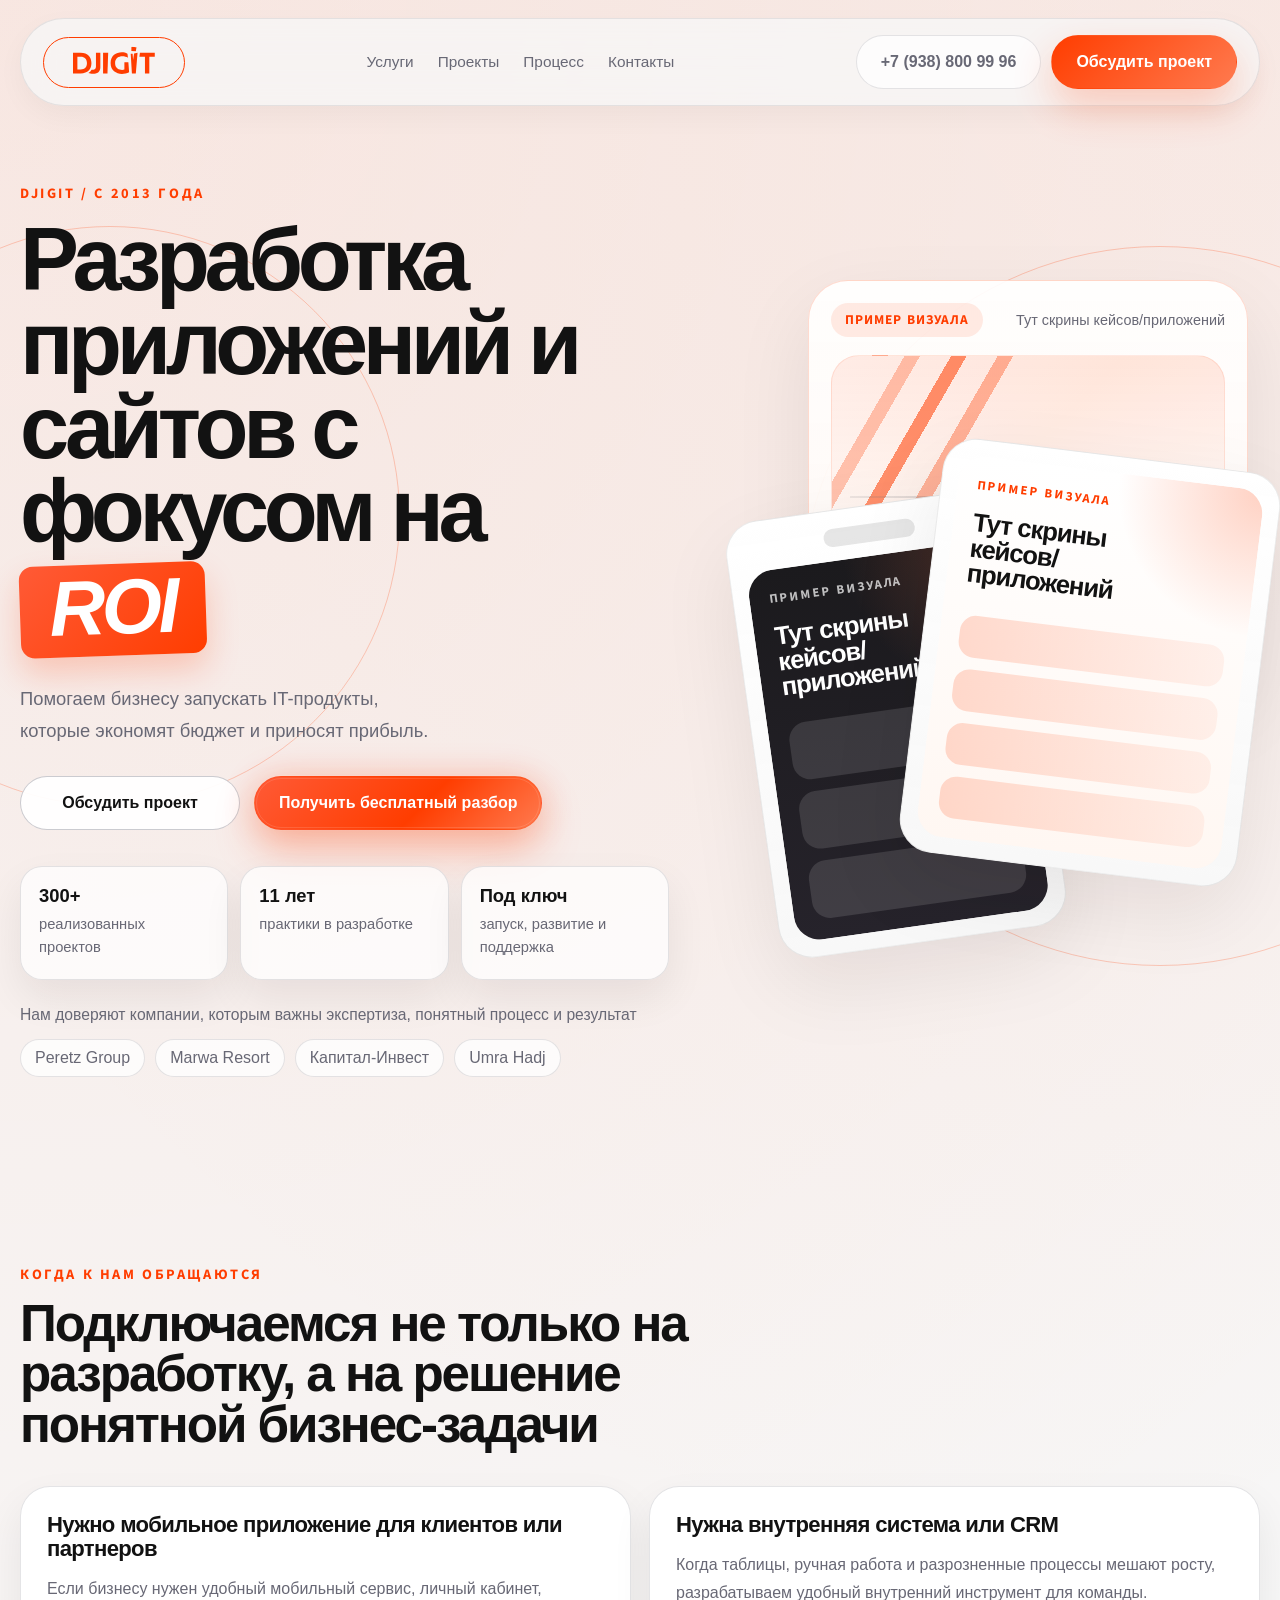
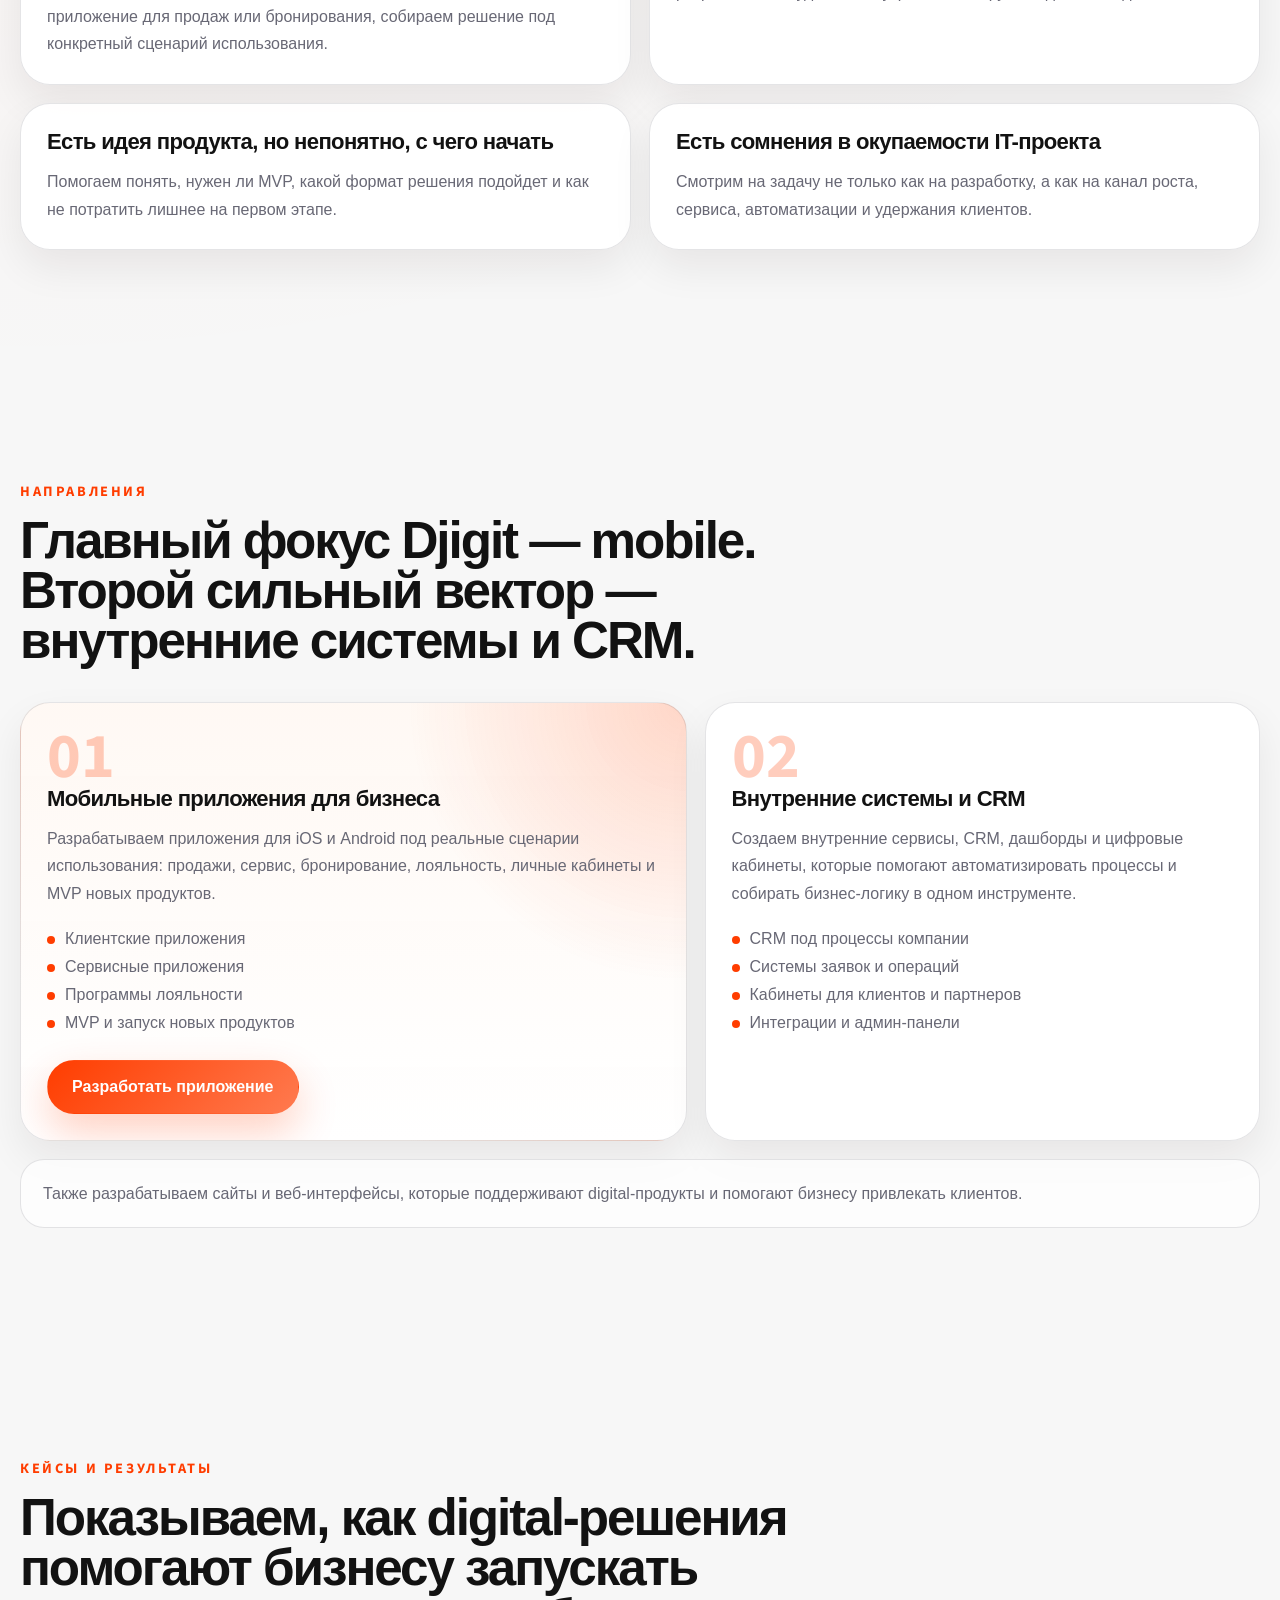
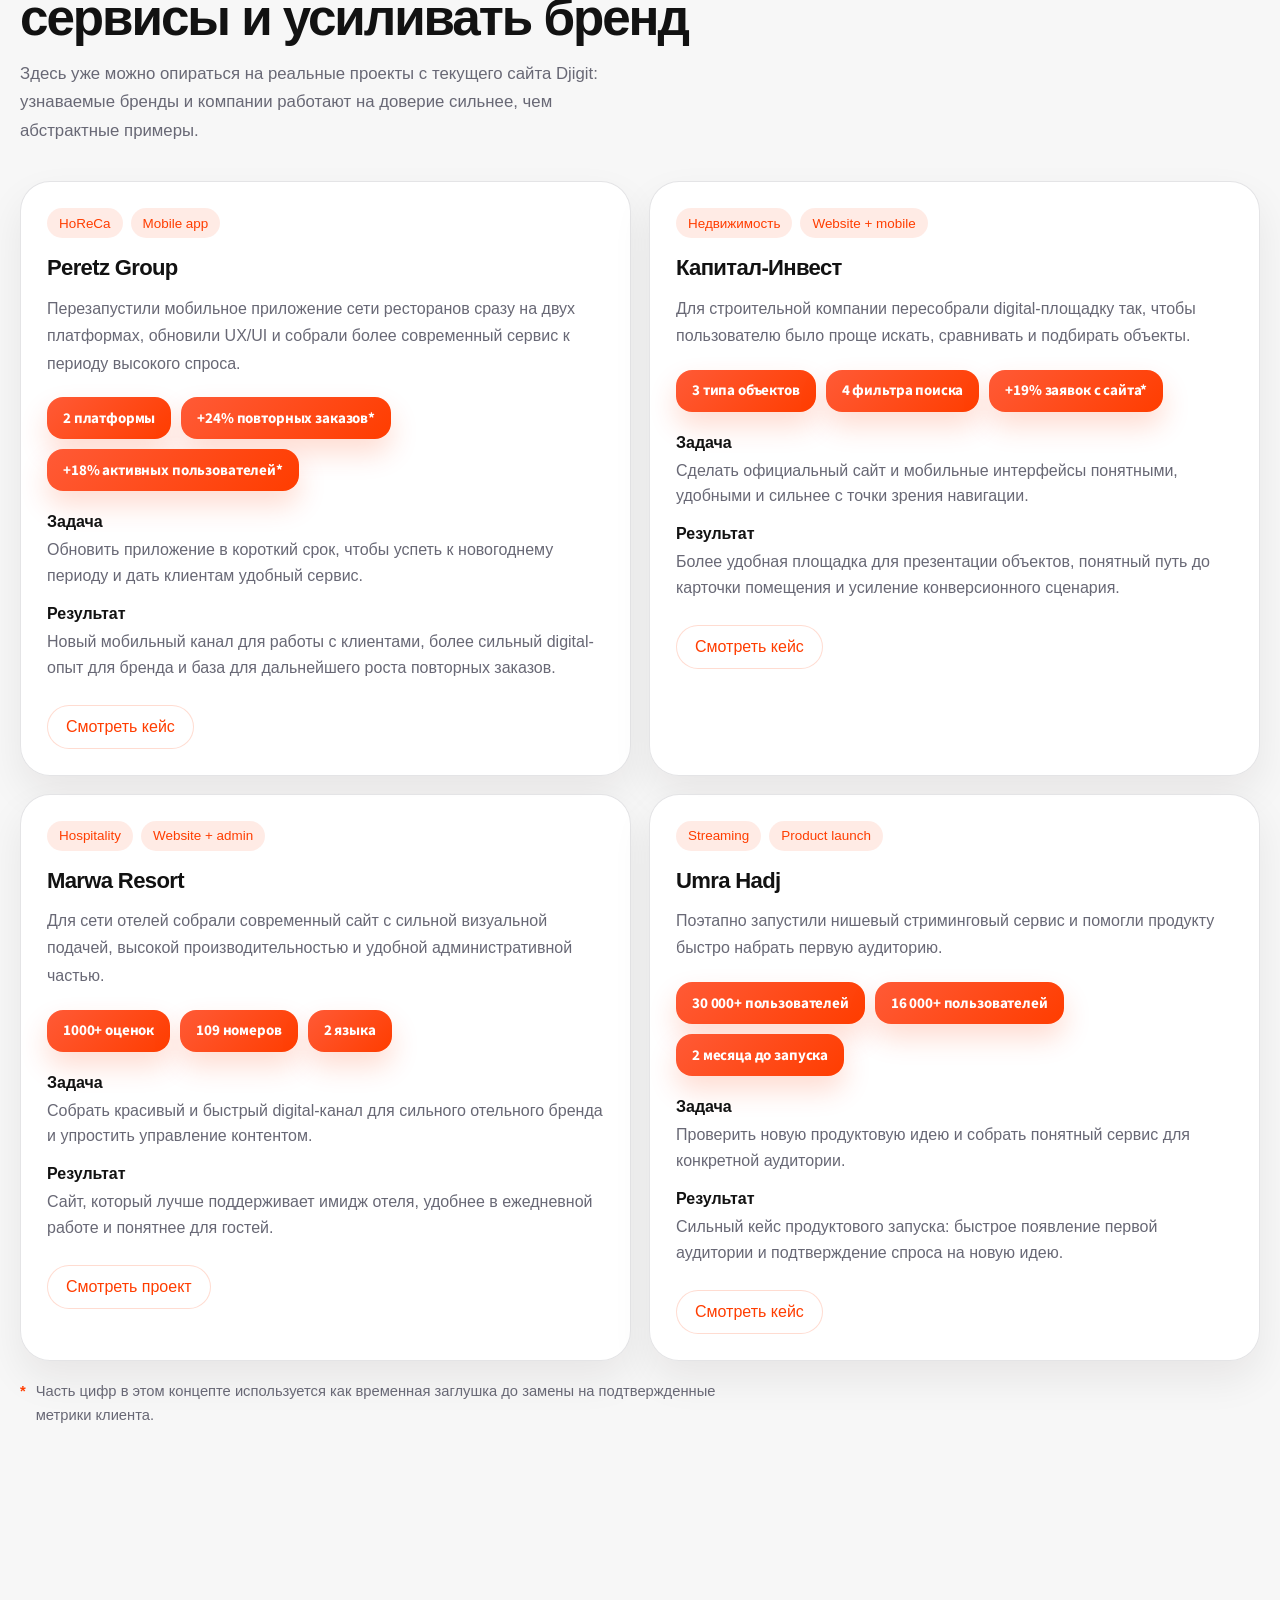
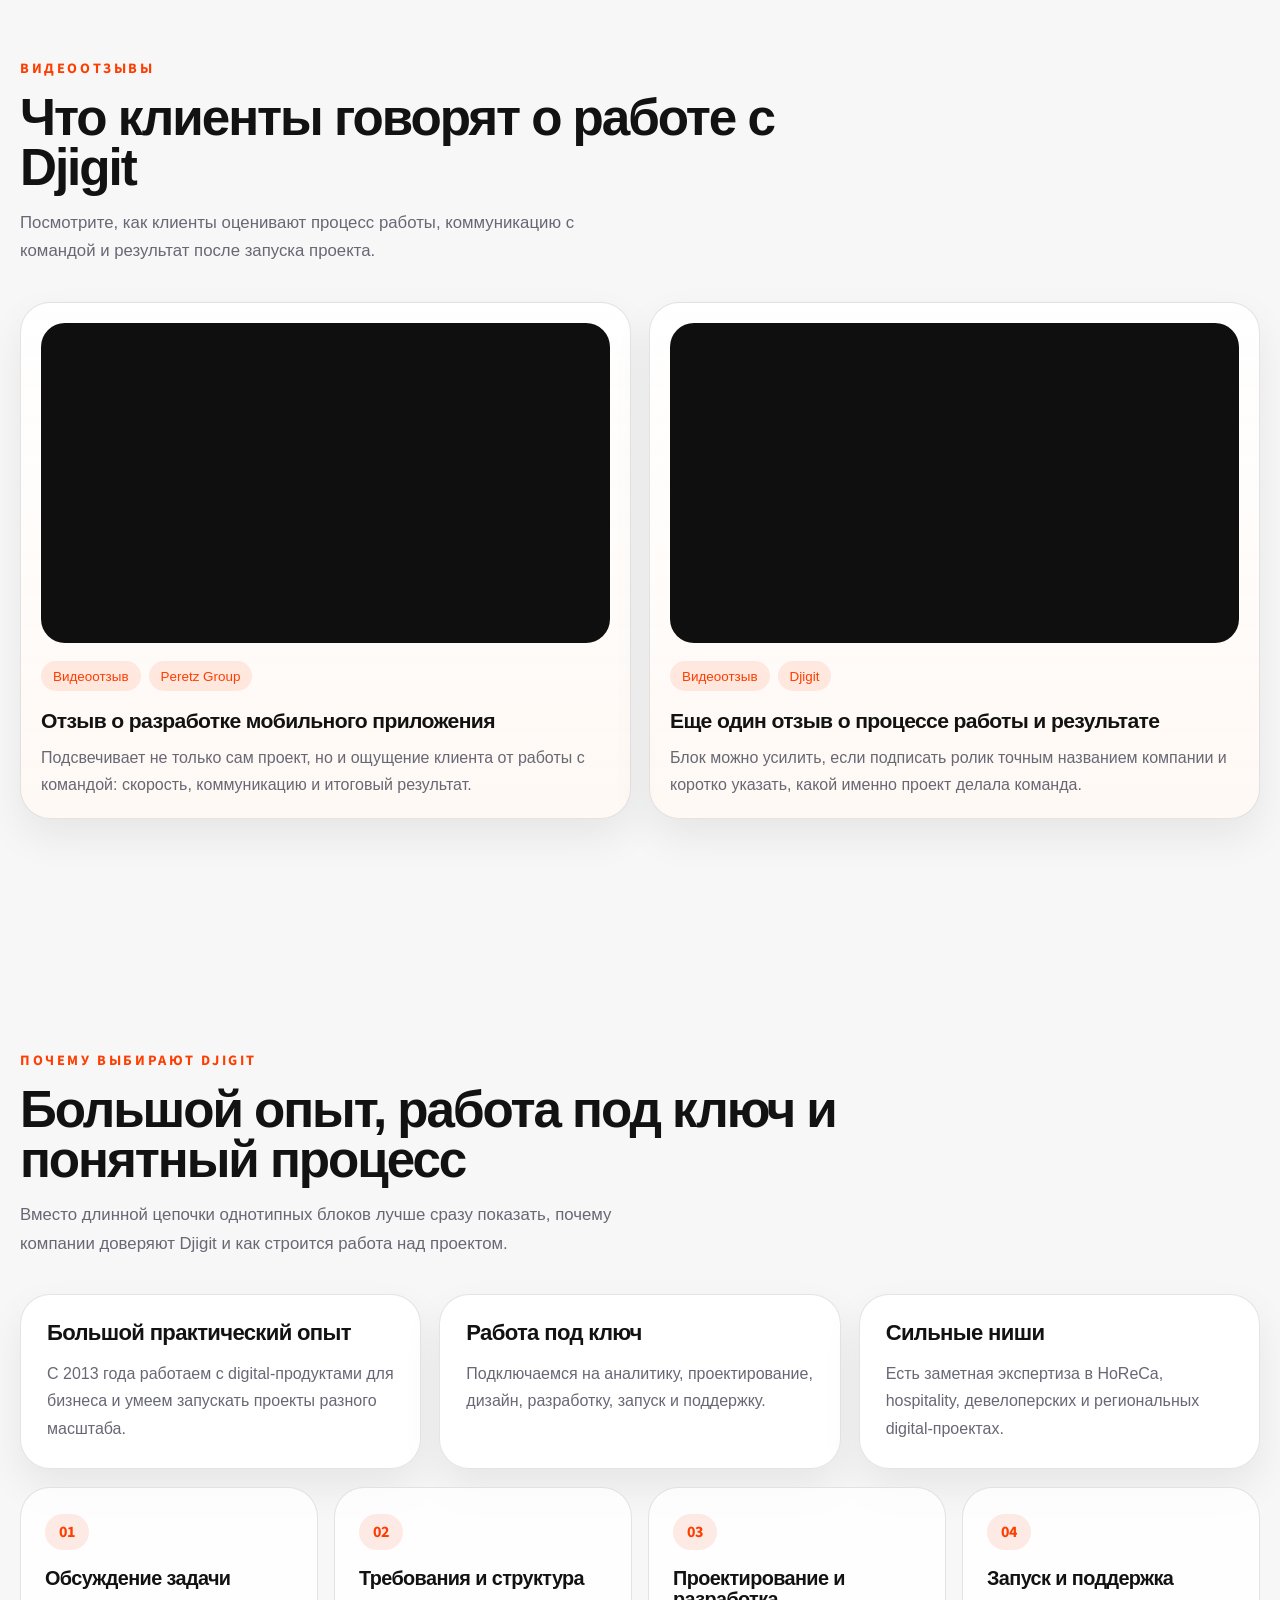
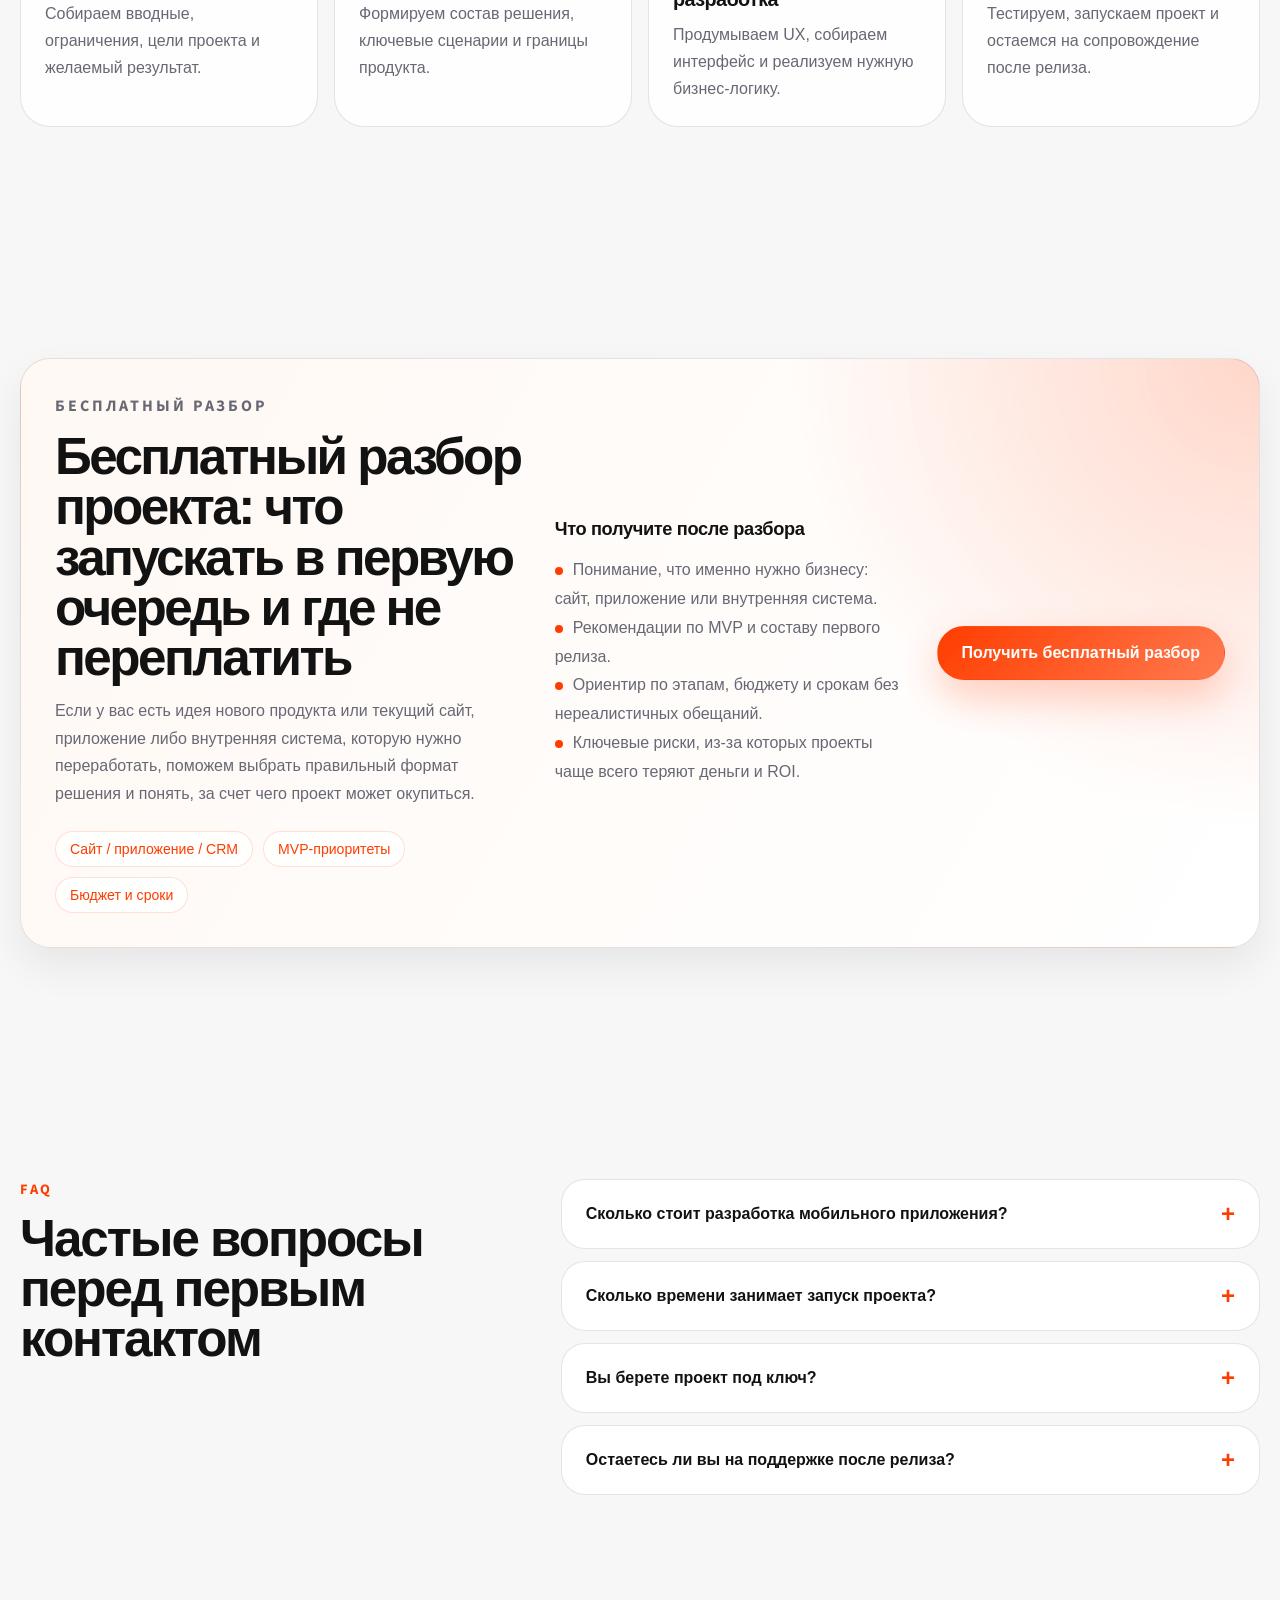
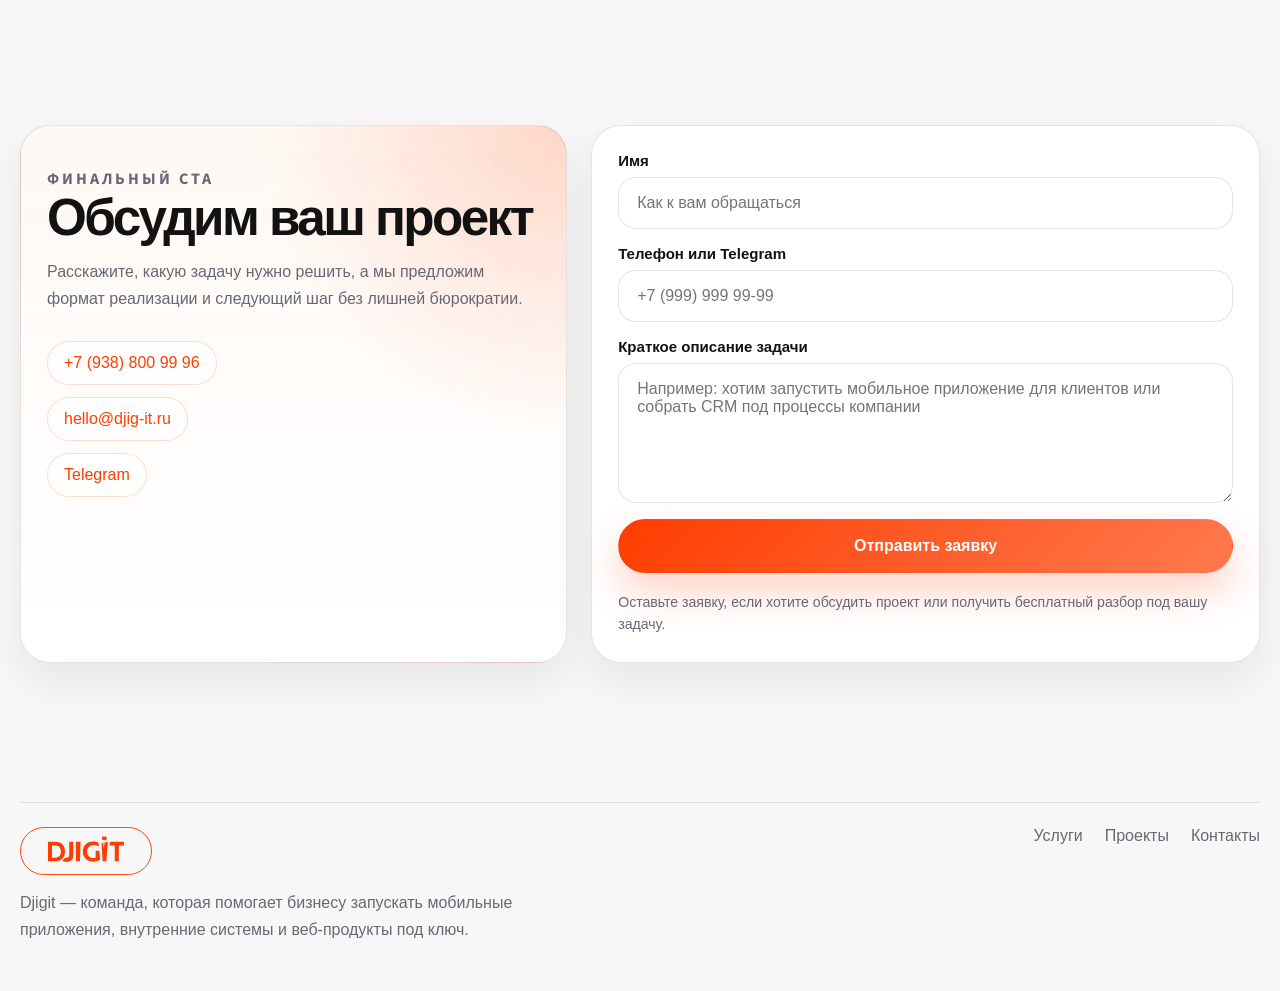
==== commit 78e0fe93: "Clarify hero visual placeholders" ====
--- a/index.html
+++ b/index.html
@@ -107,22 +107,22 @@
               </div>
             </div>
 
-            <div class="hero__visual reveal">
-              <div class="hero-card hero-card--dashboard">
-                <div class="hero-card__topline">
-                  <span class="badge">Mobile + CRM</span>
-                  <span class="hero-card__meta">ROI / Growth / Service</span>
-                </div>
+              <div class="hero__visual reveal">
+                <div class="hero-card hero-card--dashboard">
+                  <div class="hero-card__topline">
+                  <span class="badge">Пример визуала</span>
+                  <span class="hero-card__meta">Тут скрины кейсов/приложений</span>
+                  </div>
                 <div class="dashboard-panel">
                   <div class="dashboard-panel__chart"></div>
                   <div class="dashboard-panel__stats">
                     <div>
-                      <strong>+42%</strong>
-                      <span>повторных действий</span>
+                      <strong>Тут скрины</strong>
+                      <span>кейсов/приложений</span>
                     </div>
                     <div>
-                      <strong>24/7</strong>
-                      <span>цифровой доступ</span>
+                      <strong>Тут скрины</strong>
+                      <span>кейсов/приложений</span>
                     </div>
                   </div>
                 </div>
@@ -132,8 +132,8 @@
                 <article class="device-card device-card--primary">
                   <div class="device-card__notch"></div>
                   <div class="device-card__screen">
-                    <p class="device-card__label">Мобильный сервис</p>
-                    <h2>Бронирование, заказы, личный кабинет</h2>
+                    <p class="device-card__label">Пример визуала</p>
+                    <h2>Тут скрины кейсов/приложений</h2>
                     <div class="device-card__feed">
                       <div></div>
                       <div></div>
@@ -144,8 +144,8 @@
 
                 <article class="device-card device-card--secondary">
                   <div class="device-card__screen">
-                    <p class="device-card__label">Внутренняя система</p>
-                    <h2>CRM, задачи, заявки, аналитика</h2>
+                    <p class="device-card__label">Пример визуала</p>
+                    <h2>Тут скрины кейсов/приложений</h2>
                     <div class="device-card__table">
                       <span></span>
                       <span></span>
